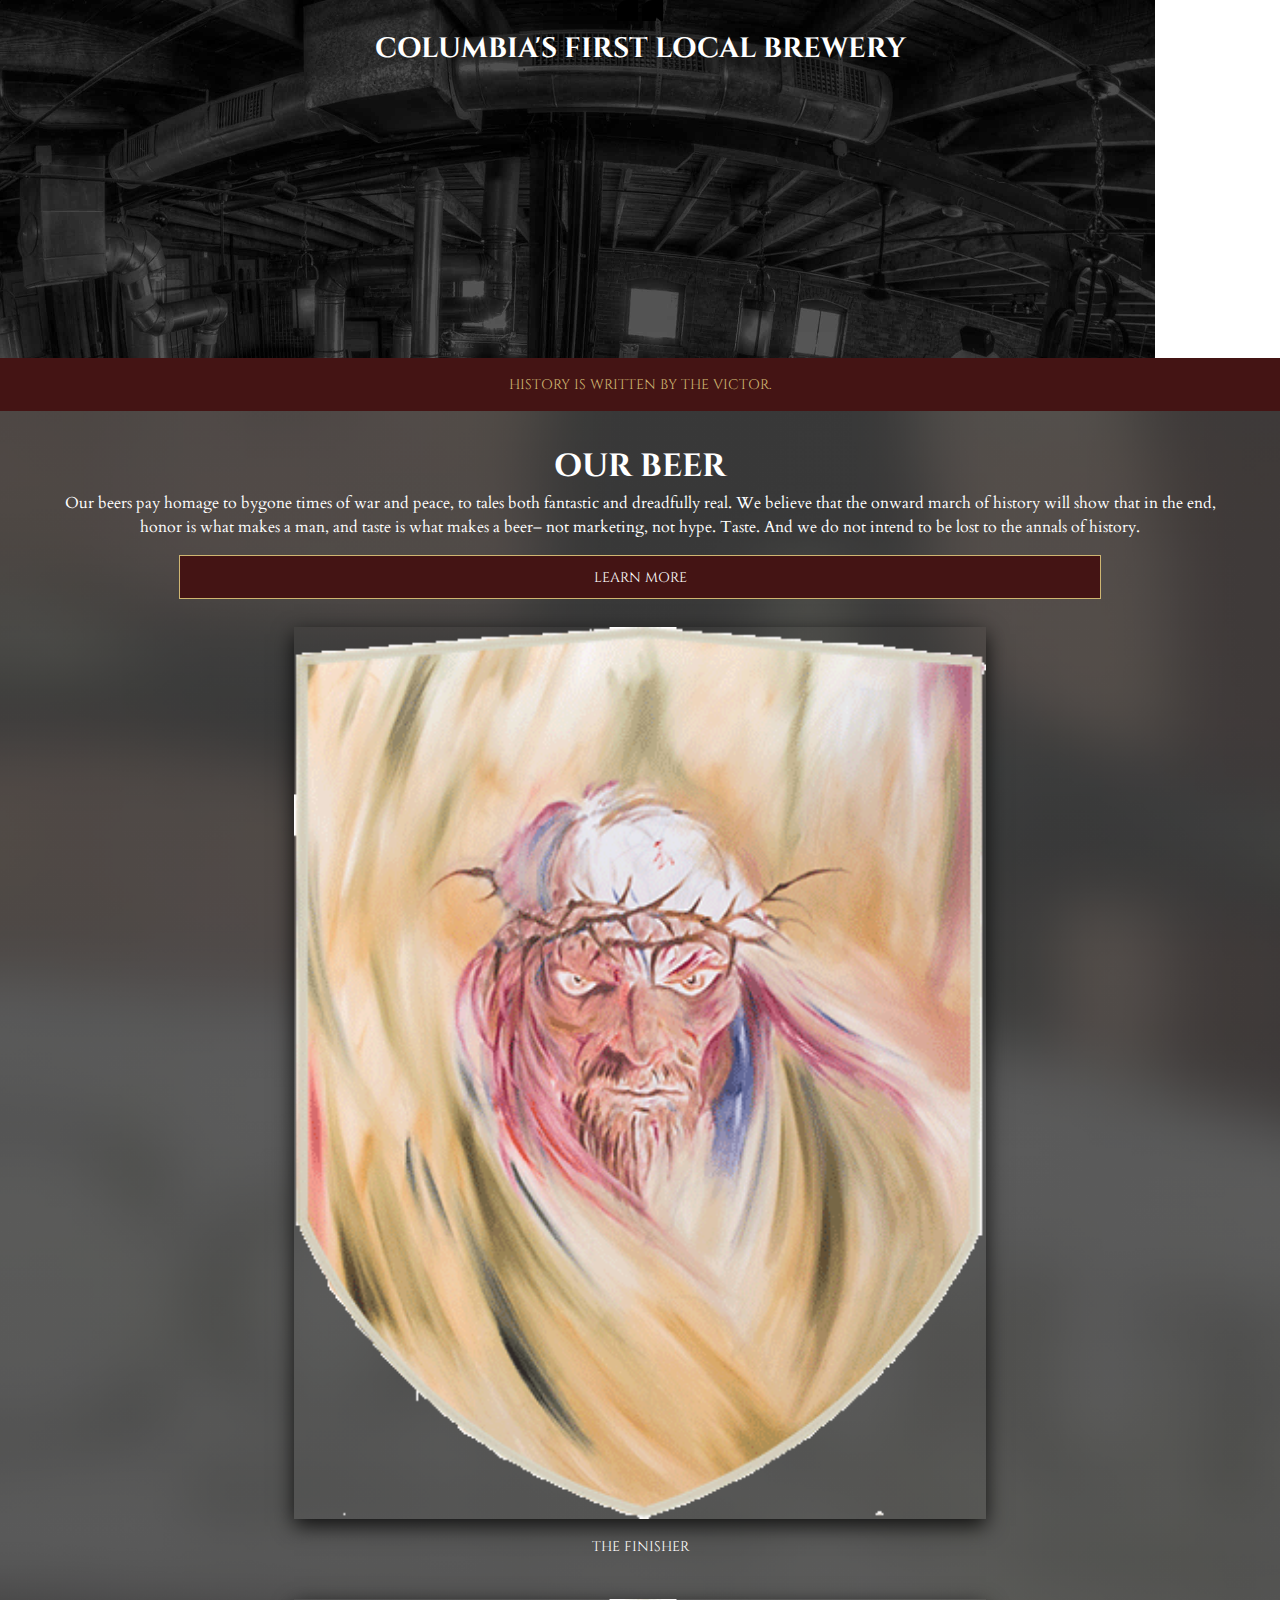
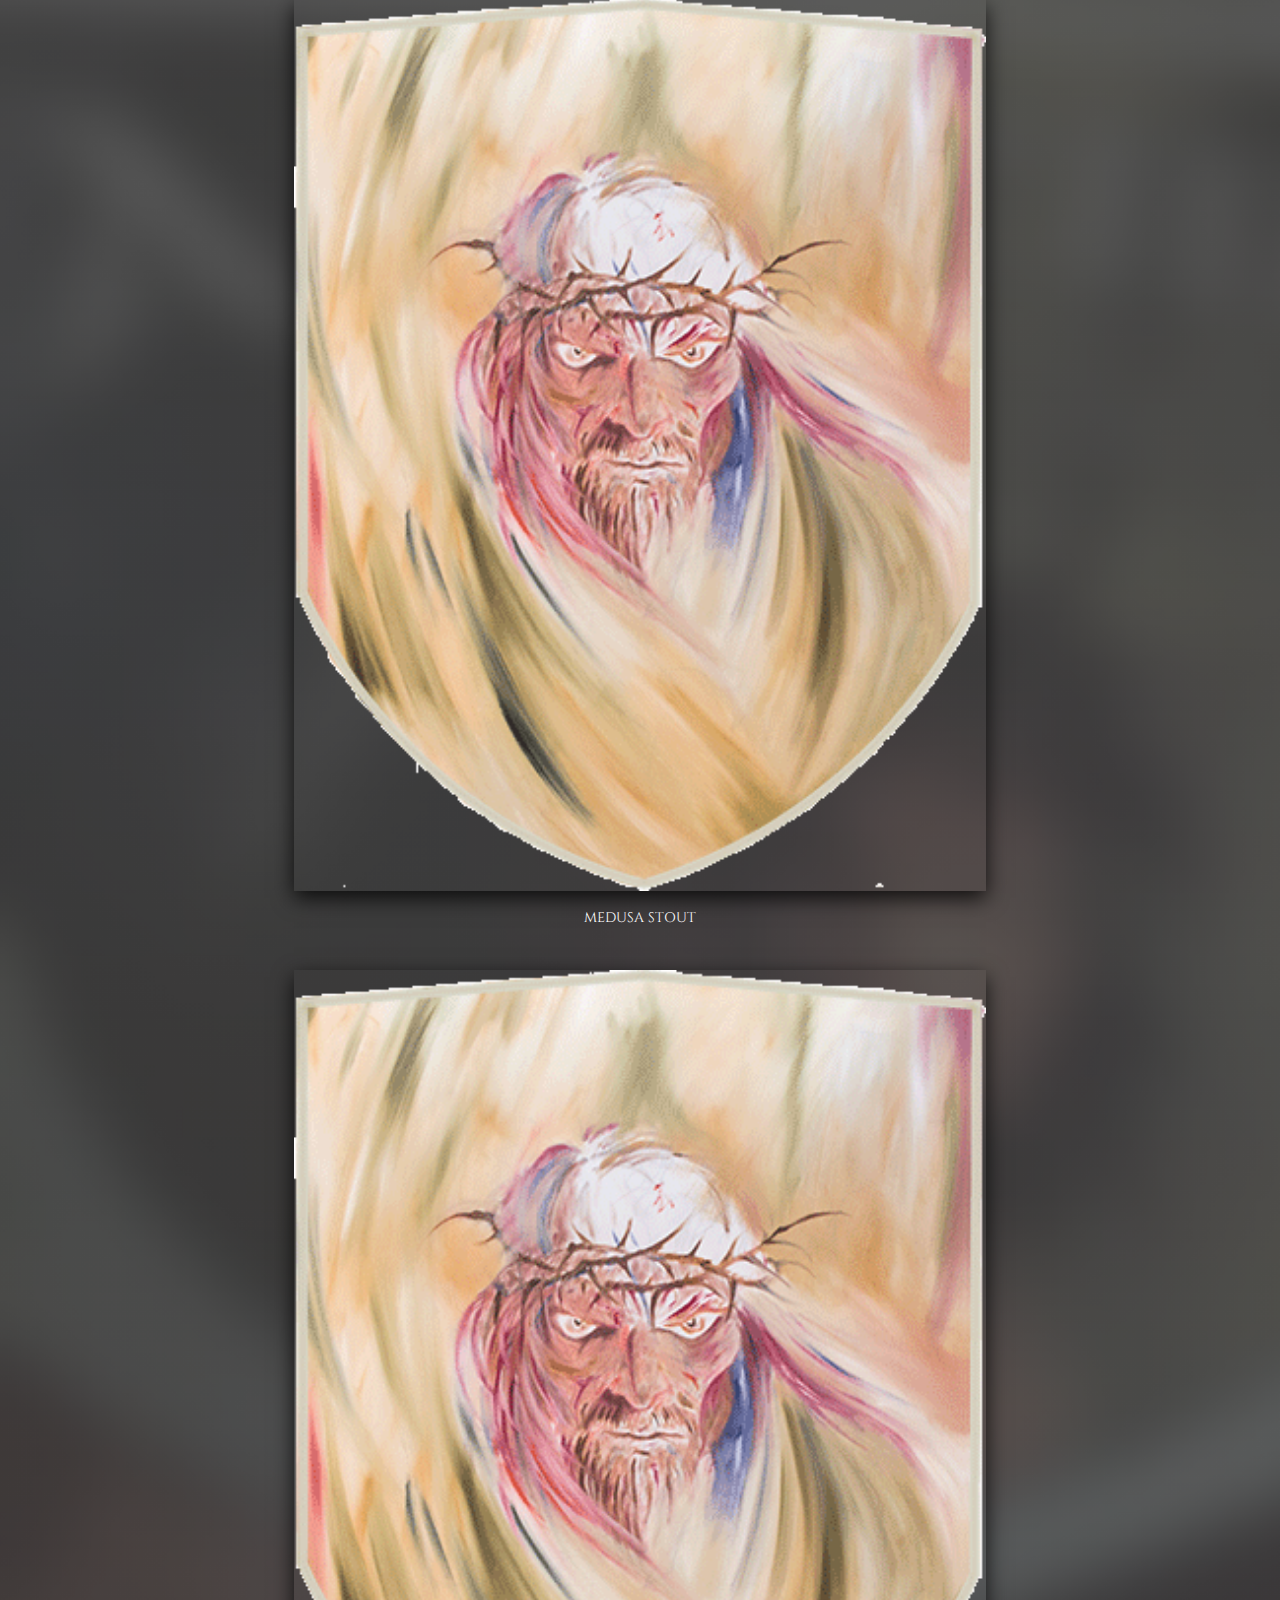
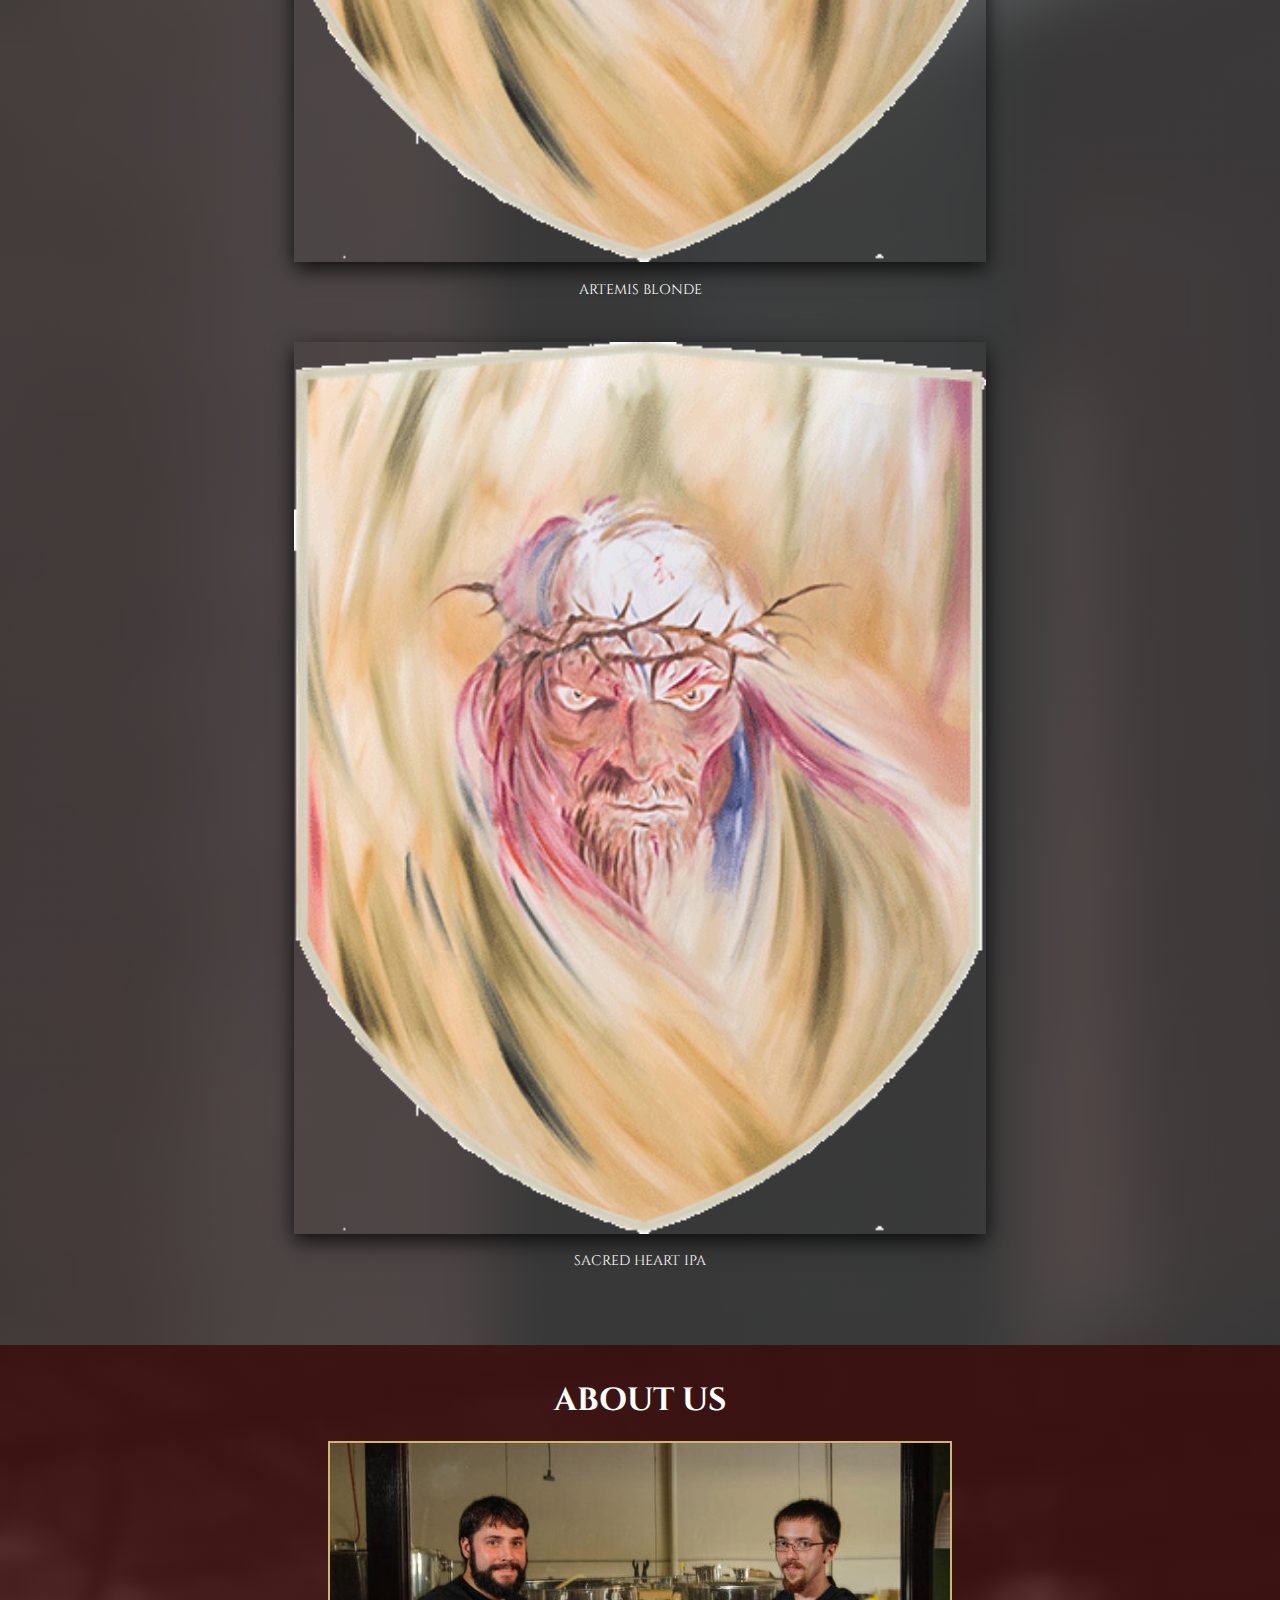
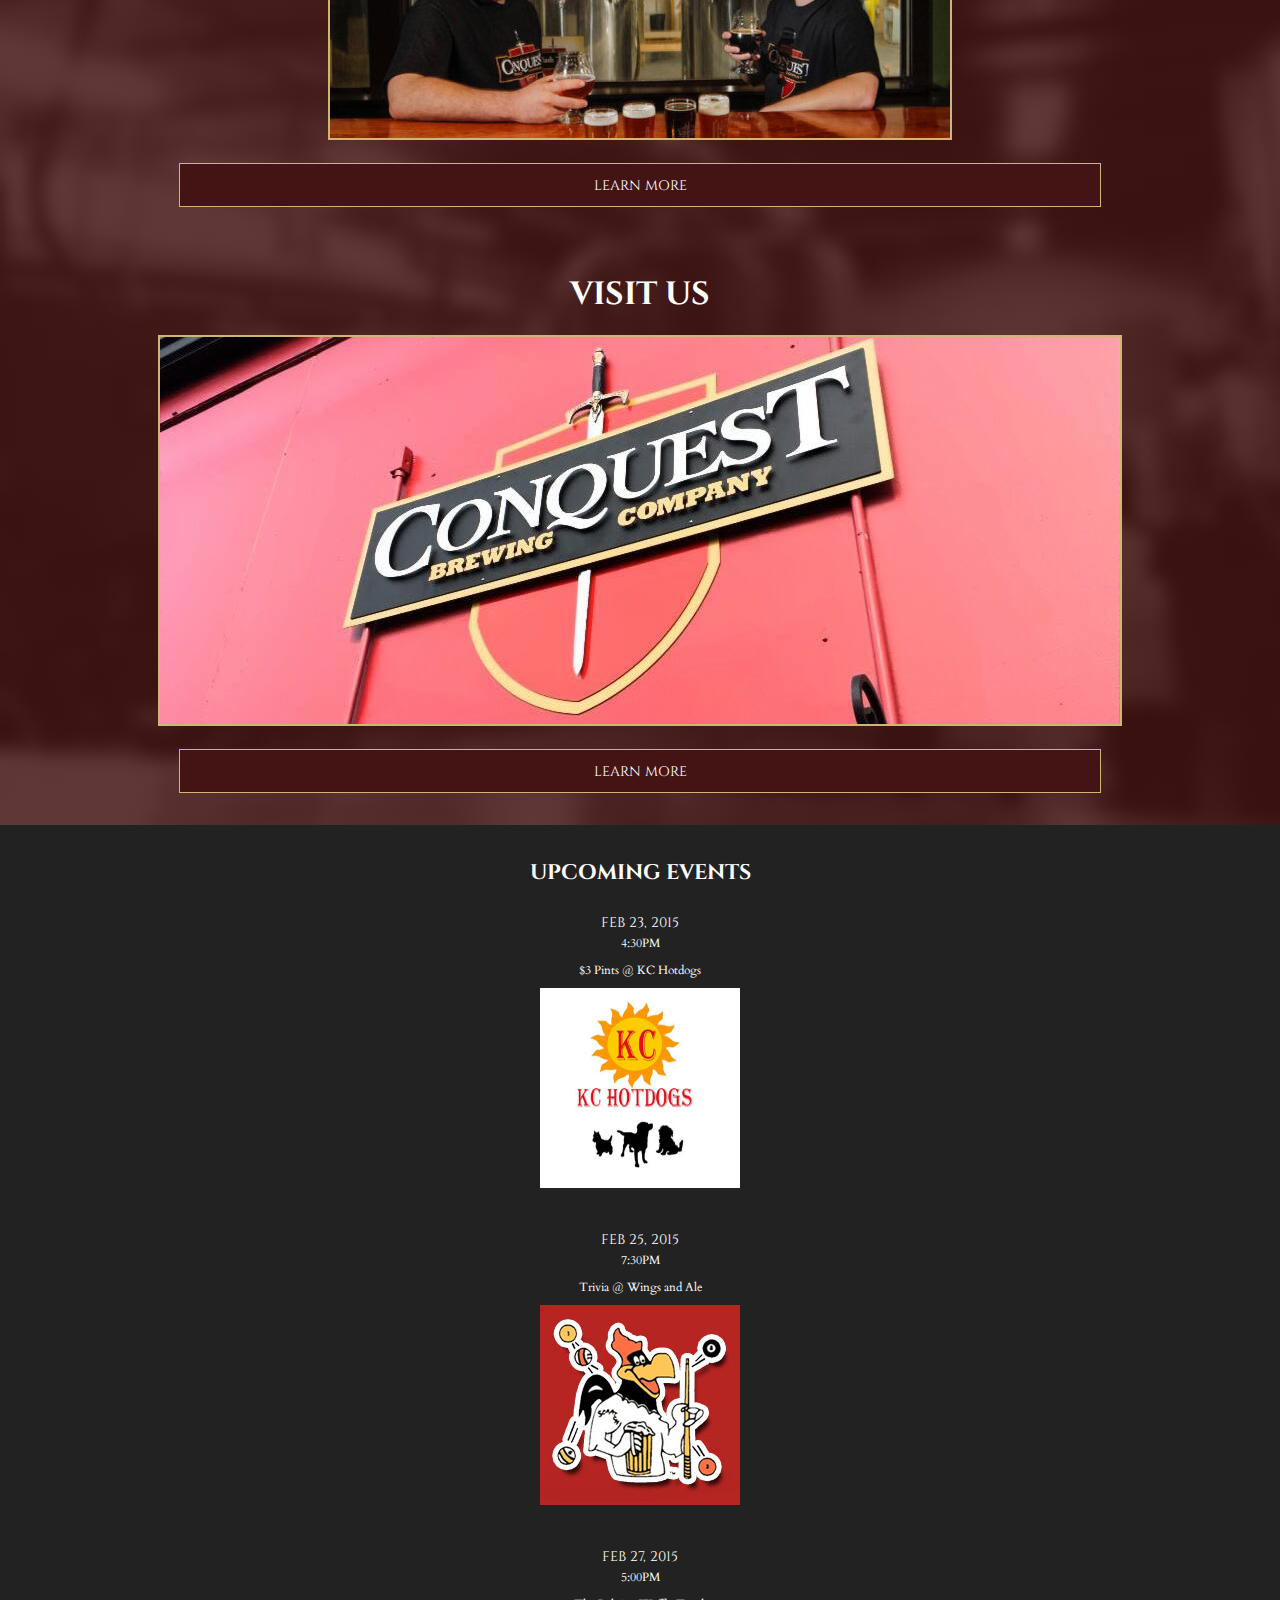
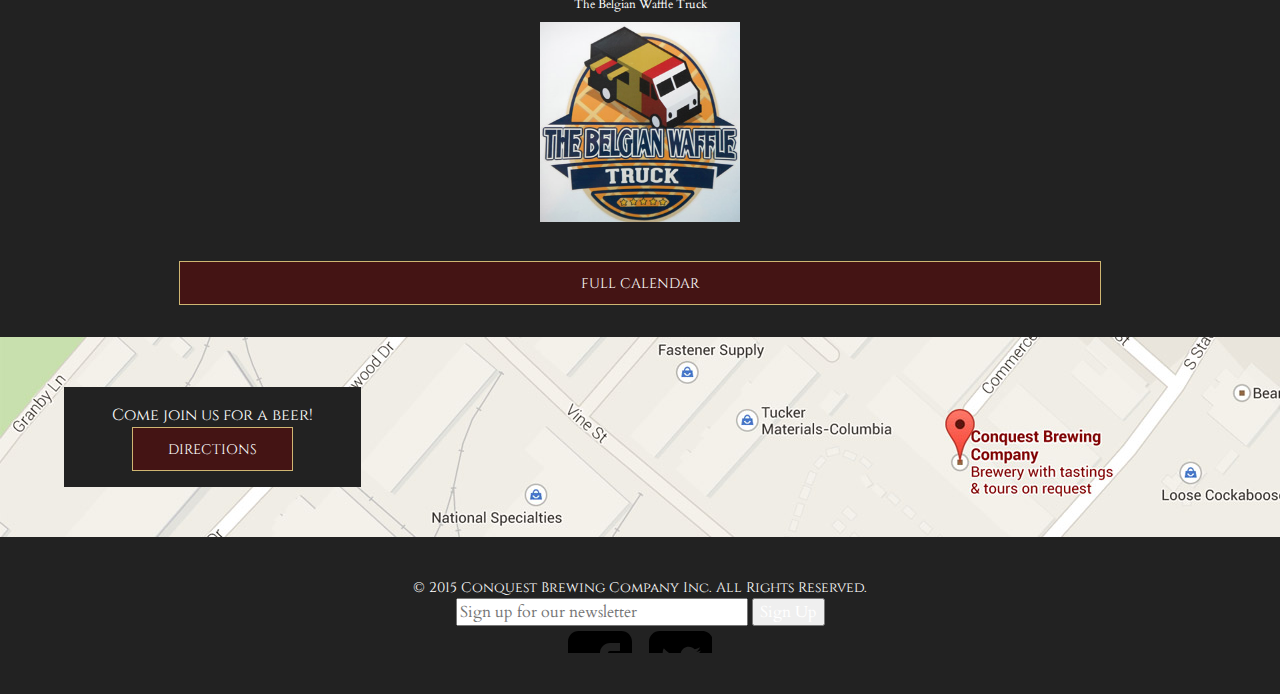
==== index.html @ 22a07af4 "Majority of mobile done." ====
<!doctype html>
<html class="no-js" lang="en">
    <head>
        <meta charset="utf-8">
        <meta http-equiv="X-UA-Compatible" content="IE=edge">
        <title>Conquest Brewing | Columbia's first local brewery.</title>
        <meta name="description" content="">
        <meta name="viewport" content="width=device-width, initial-scale=1">

        <link rel="apple-touch-icon" href="apple-touch-icon.png">
        <link rel="icon" href="favicon.ico">

        <link rel="stylesheet" href="css/normalize.css">
        <link rel="stylesheet" href="css/main.css">
        <script src="js/vendor/modernizr-2.8.3.min.js"></script>
    </head>
    <body>
        <!--[if lt IE 8]>
            <p class="browserupgrade">You are using an <strong>outdated</strong> browser. Please <a href="http://browsehappy.com/">upgrade your browser</a> to improve your experience.</p>
        <![endif]-->



        <!-- SITE START -->


        <!-- ***************** 

                HEADER 

        ********************** -->

        <header class="main-header">
            <div class="container">

                <ul class="social">
                    <li><a href="http://www.facebook.com/conquestbrewingcompany" class="facebook">Facebook</a></li>
                    <li><a href="http://twitter.com/conquestbrewing" class="twitter">Twitter</a></li>
                </ul><!-- end social -->
                
                <nav class="main-nav">
                    <a href="#">Menu</a>
                    <ul class="full-nav">
                        <li><a href="about.html">About</a></li>
                        <li><a href="beers.html">Beers</a></li>
                        <li><a href="tastingroom.html">Tasting Room</a></li>
                        <li><a href="http://www.conquestbrewing.storenvy.com/">Store</a></li>
                        <li><a href="events.html">Events</a></li>
                        <li><a href="find.html">Find our beer</a></li>
                        <li><a href="contact.html">Contact</a></li>
                    </ul>
                </nav><!-- end main-nav -->
                
                <h1><a href="index.html" class="logo-replace"></a></h1><!-- end logo-replace -->
                
                <h2>Columbia's First Local Brewery</h2>

            </div><!-- end container -->
        </header><!-- end main-header -->




        <!-- ***************** 

              CATCHPHRASE

        ********************** -->

        <section class="catchphrase">
            <div class="container">

                <p class="catchphrase-text">History is written by the victor.</p>

            </div><!-- end container -->
        </section><!-- end catchphrase -->






        <!-- ***************** 

               OUR BEER

        ********************** -->

        <section class="beer">
            <div class="container">

                <h2>Our Beer</h2>
                <p>Our beers pay homage to bygone times of war and peace, to tales both fantastic and dreadfully real. We believe that the onward march of history will show that in the end, honor is what makes a man, and taste is what makes a beer– not marketing, not hype. Taste. And we do not intend to be lost to the annals of history.</p>
                
                <a href="beer.html" class="button">Learn More</a><!-- end button -->
                
                <div class="shields">
                
                    <a href="beer.html" class="beer-shield">
                        <img src="img/finisher_shield.png" alt="A medieval shield with a white painting of an angry man">
                        <p>The Finisher</p>
                    </a><!-- end beer-shield -->
                
                    <a href="beer.html" class="beer-shield">
                        <img src="img/finisher_shield.png" alt="A medieval shield with a white painting of an angry man">
                        <p>Medusa Stout</p>
                    </a><!-- end beer-shield -->
                
                    <a href="beer.html" class="beer-shield">
                        <img src="img/finisher_shield.png" alt="A medieval shield with a white painting of an angry man">
                        <p>Artemis Blonde</p>
                    </a><!-- end beer-shield -->
                
                    <a href="beer.html" class="beer-shield">
                        <img src="img/finisher_shield.png" alt="A medieval shield with a white painting of an angry man">
                        <p>Sacred Heart IPA</p>
                    </a><!-- end beer-shield -->
                
                </div><!-- end shields -->

            </div><!-- end container -->
        </section><!-- end beer -->






        <!-- ***************** 

             ABOUT/VISIT US

        ********************** -->

        <section class="about-visit">
            <div class="container">

                <div class="column">
                    <h2>About Us</h2>
                    <img src="img/owners.jpg" alt="The owners of conquest brewery smiling at the camera inside the brewery and holding a beer glass">
                    <a href="about.html" class="button">Learn More</a><!-- end button -->
                </div><!-- end column -->
                
                <div class="column">
                    <h2>Visit Us</h2>
                    <img src="img/building_front.jpg" alt="The front of the conquest brewery building with the shield logo featured">
                    <a href="visit.html" class="button">Learn More</a><!-- end button -->
                </div><!-- end column -->

            </div><!-- end container -->
        </section><!-- end about-visit -->






        <!-- ***************** 

            UPCOMING EVENTS

        ********************** -->

        <section class="upcoming">
            <div class="container">

                <h3>Upcoming Events</h3>

                <div class="events">
                    <div class="event">
                        <a>Feb 23, 2015</a>
                        <p>4:30PM</p>
                        <p>$3 Pints @ KC Hotdogs</p>
                        <a href="events.html"><img src="img/kc_hotdogs.jpg" alt="KC Hotdogs logo with a cartoon sun and silhouettes of dogs"></a>
                    </div><!-- end event -->
                    
                    <div class="event">
                        <a>Feb 25, 2015</a>
                        <p>7:30PM</p>
                        <p>Trivia @ Wings and Ale</p>
                        <a href="events.html"><img src="img/wings_and_ale.jpg" alt="Rooster juggling pool balls while holding a pitcher of beer and a pool cue"></a>
                    </div><!-- end event -->
                    
                    <div class="event">
                        <a>Feb 27, 2015</a>
                        <p>5:00PM</p>
                        <p>The Belgian Waffle Truck</p>
                        <a href="events.html"><img src="img/waffle_truck.jpg" alt="The Belgian Waffle Truck logo with a food truck on it"></a>
                    </div><!-- end event -->
                </div><!-- end events -->

                <a href="events.html" class="button">Full Calendar</a>

            </div><!-- end container -->
        </section><!-- end upcoming -->







        <!-- ***************** 

              GOOGLE MAPS

        ********************** -->

        <section class="google-maps">
            <div class="container">
                <div class="directions">
                    <p>Come join us for a beer!</p>
                    <a href="https://www.google.com/maps/place/Conquest+Brewing+Company/@33.970377,-81.025567,17z/data=!3m1!4b1!4m2!3m1!1s0x0:0x6107e7f03eae0181" class="button">Directions</a><!-- end button -->
                </div><!-- end directions -->
            </div><!-- container -->
        </section><!-- end google-maps -->








        <!-- ***************** 

              MAIN FOOTER

        ********************** -->

        <footer class="main-footer">
            <div class="container">

                <p class="copyright">© 2015 Conquest Brewing Company Inc. All Rights Reserved.</p>
                
                <div class="footer-right">
                    <form class="subscribe">
                        <input type="text" placeholder="Sign up for our newsletter">
                        <input type="submit" value="Sign Up">
                    </form>
                    
                    <ul class="social">
                        <li class="facebook"><a href="http://www.facebook.com/conquestbrewingcompany">Facebook</a></li>
                        <li class="twitter"><a href="http://twitter.com/conquestbrewing">Twitter</a></li>
                    </ul><!-- end social -->
                </div><!-- end footer-right -->

            </div><!-- end container -->
        </footer><!-- end footer-bottom -->  







        <script src="//ajax.googleapis.com/ajax/libs/jquery/1.11.2/jquery.min.js"></script>
        <script>window.jQuery || document.write('<script src="js/vendor/jquery-1.11.2.min.js"><\/script>')</script>
        <script src="js/plugins.js"></script>
        <script src="js/main.js"></script>
    </body>
</html>
---- css/main.css ----
@import url(http://fonts.googleapis.com/css?family=Cinzel|Cardo:400,400italic,700);
*, *:before, *:after {
  box-sizing: border-box; }

body {
  font-family: "Cardo", serif;
  color: #fff;
  font-weight: 400;
  font-size: 1em;
  line-height: 1.5;
  text-align: center; }

h1, h2, h3, a {
  font-family: "Cinzel", serif;
  color: #fff;
  text-transform: uppercase;
  margin: 0; }

h2 {
  font-size: 2em; }

p {
  margin: 0; }

ul {
  padding: 0;
  margin: 0; }

a {
  text-decoration: none;
  font-size: 0.875em; }
  a:hover {
    color: #cfb672; }

.clearfix:before,
.clearfix:after {
  content: "";
  display: table; }

.clearfix:after {
  clear: both; }

.clearfix {
  zoom: 1;
  /* ie 6/7 */ }

.visually-hidden {
  position: absolute;
  top: -9999px;
  left: -9999px; }

.hide-text {
  text-indent: -9999px; }

.container {
  width: 90%;
  margin: 0 auto; }

.button {
  border: 1px solid #cfb672;
  background: #441414;
  padding: 0.75em 0.875em;
  display: block;
  text-align: center;
  width: 80%;
  margin: 0 auto; }

.social li {
  display: inline; }
.social .facebook {
  background: url("../img/facebook.png") no-repeat;
  background-image: url("../img/facebook.svg"), none;
  height: 1.5em;
  width: 1.5em; }
.social .twitter {
  background: url("../img/twitter.png") no-repeat;
  background-image: url("../img/twitter.svg"), none;
  height: 1.5em;
  width: 1.5em; }
.social a {
  display: inline-block;
  text-indent: 100%;
  overflow: hidden;
  white-space: nowrap; }

.main-footer {
  background: #222;
  padding: 2.5em 0;
  text-align: center; }
  .main-footer .copyright {
    color: #fff;
    font-family: "Cinzel", serif;
    font-size: 0.875em; }

.google-maps {
  background: url("../img/google-map.jpg") no-repeat;
  background-size: cover;
  height: 200px;
  position: relative; }
  .google-maps .directions {
    background: #222;
    padding: 1em 3em;
    position: absolute;
    top: 50%;
    transform: translateY(-50%); }
    .google-maps .directions p {
      color: #fff;
      font-family: "Cinzel", serif; }

.main-header {
  background: url("../img/hero-image.jpg") -125px 0 no-repeat;
  background-size: cover;
  min-height: 358px;
  height: 100%; }
  .main-header h2 {
    font-size: 1.75em;
    font-weight: thin; }
  .main-header .main-nav {
    display: none; }

.catchphrase {
  background: #441414;
  padding: 1em 0; }
  .catchphrase p {
    margin: 0;
    font-size: .875em;
    color: #cfb672;
    font-family: "Cinzel", serif;
    text-transform: uppercase; }

.beer {
  background: linear-gradient(rgba(66, 66, 66, 0.85), rgba(66, 66, 66, 0.85)), url("../img/tap-handles.jpg") no-repeat;
  background-size: cover;
  height: 100%;
  padding: 2em 0; }
  .beer p {
    margin-bottom: 1em; }
  .beer .button {
    margin-bottom: 2em; }
  .beer img {
    width: 60%;
    margin-bottom: 0.75em;
    -webkit-box-shadow: 0px 7px 20px 0px rgba(0, 0, 0, 0.8);
    -moz-box-shadow: 0px 7px 20px 0px rgba(0, 0, 0, 0.8);
    box-shadow: 0px 7px 20px 0px rgba(0, 0, 0, 0.8); }
  .beer .beer-shield {
    margin-bottom: 3em;
    display: block; }

.about-visit {
  background: linear-gradient(rgba(68, 20, 20, 0.85), rgba(68, 20, 20, 0.85)), url("../img/brewery-room.jpg") no-repeat;
  background-size: cover;
  height: 100%;
  padding: 2em 0; }
  .about-visit h2 {
    margin-bottom: 0.5em; }
  .about-visit img {
    max-width: 100%;
    margin-bottom: 1em;
    border: 2px solid #cfb672; }
  .about-visit .column {
    margin-bottom: 4em; }
    .about-visit .column:last-child {
      margin-bottom: 0; }

.upcoming {
  background: #222;
  padding: 2em 0; }
  .upcoming img {
    width: 200px;
    height: 200px; }
  .upcoming h3 {
    margin-bottom: 1em;
    font-size: 1.325em; }
  .upcoming .event {
    margin-bottom: 2em; }
    .upcoming .event p {
      font-size: 0.75em;
      margin-bottom: 0.75em; }

/*# sourceMappingURL=main.css.map */
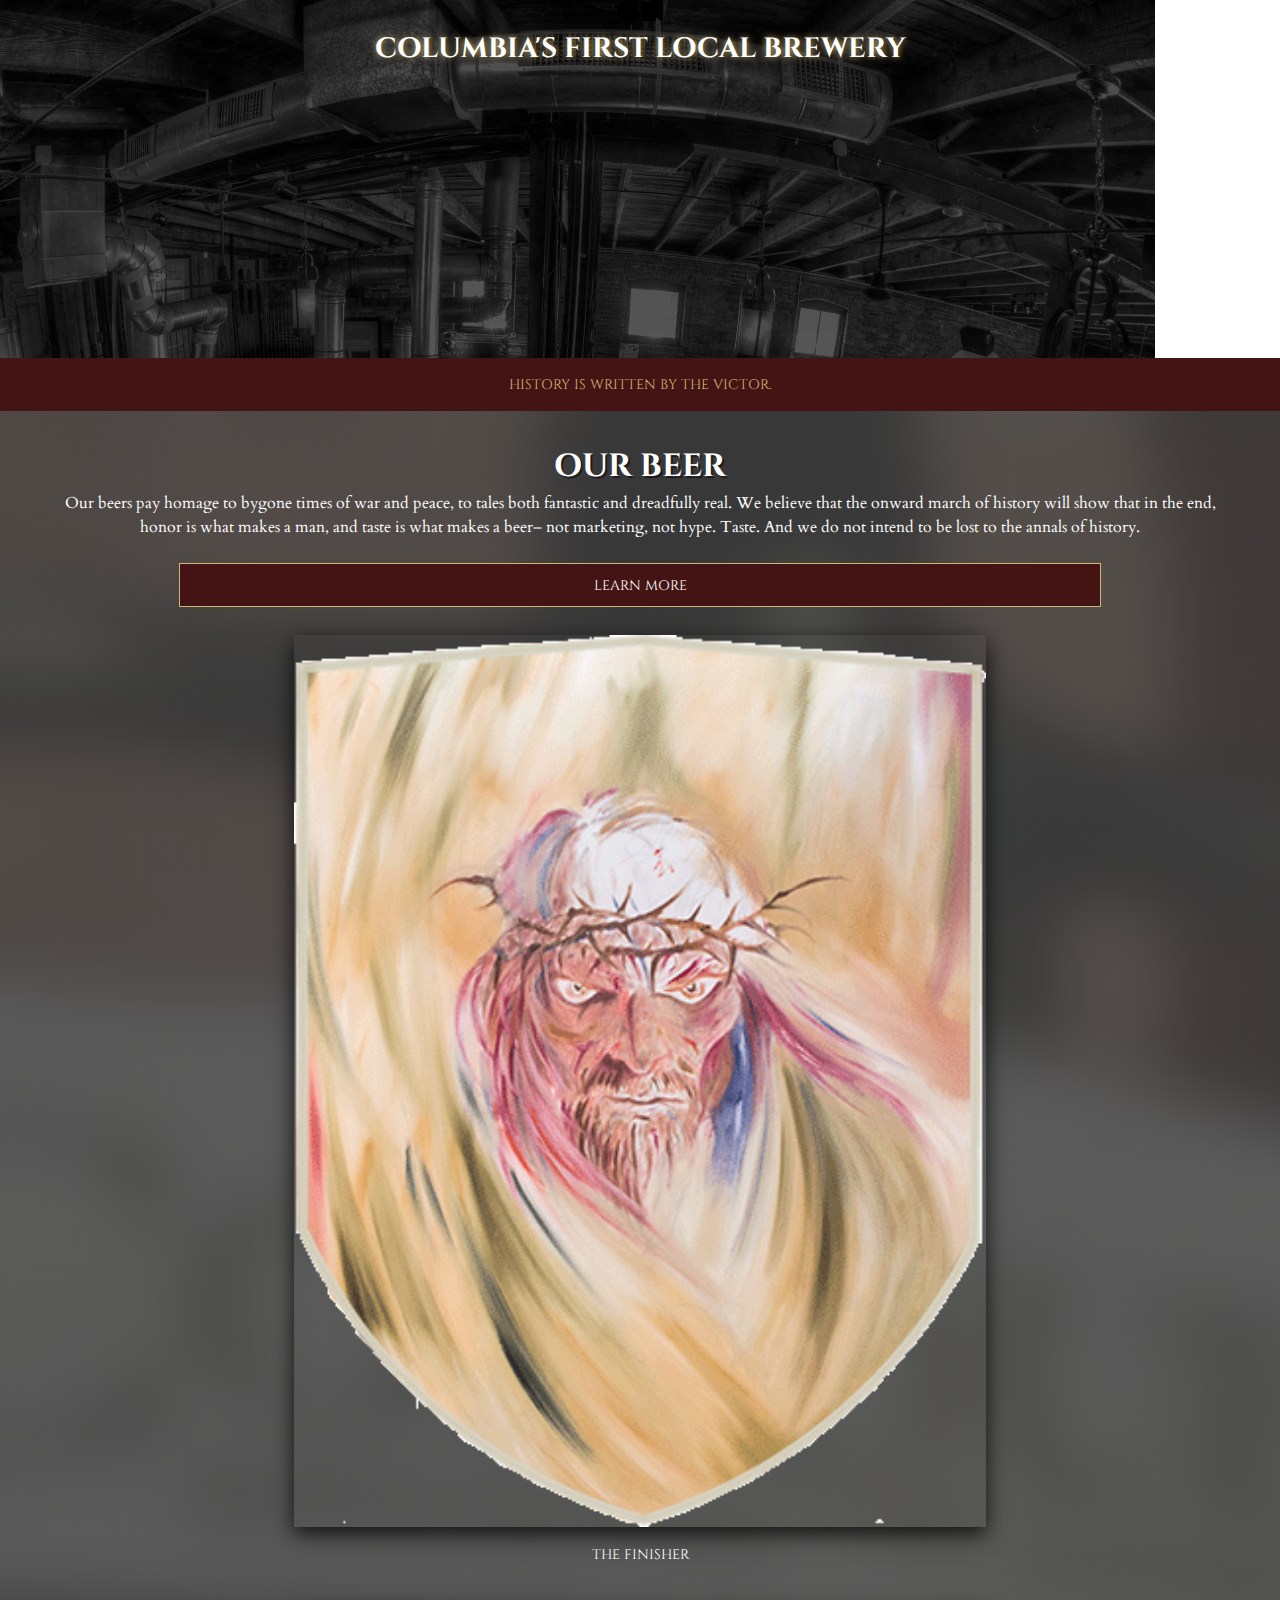
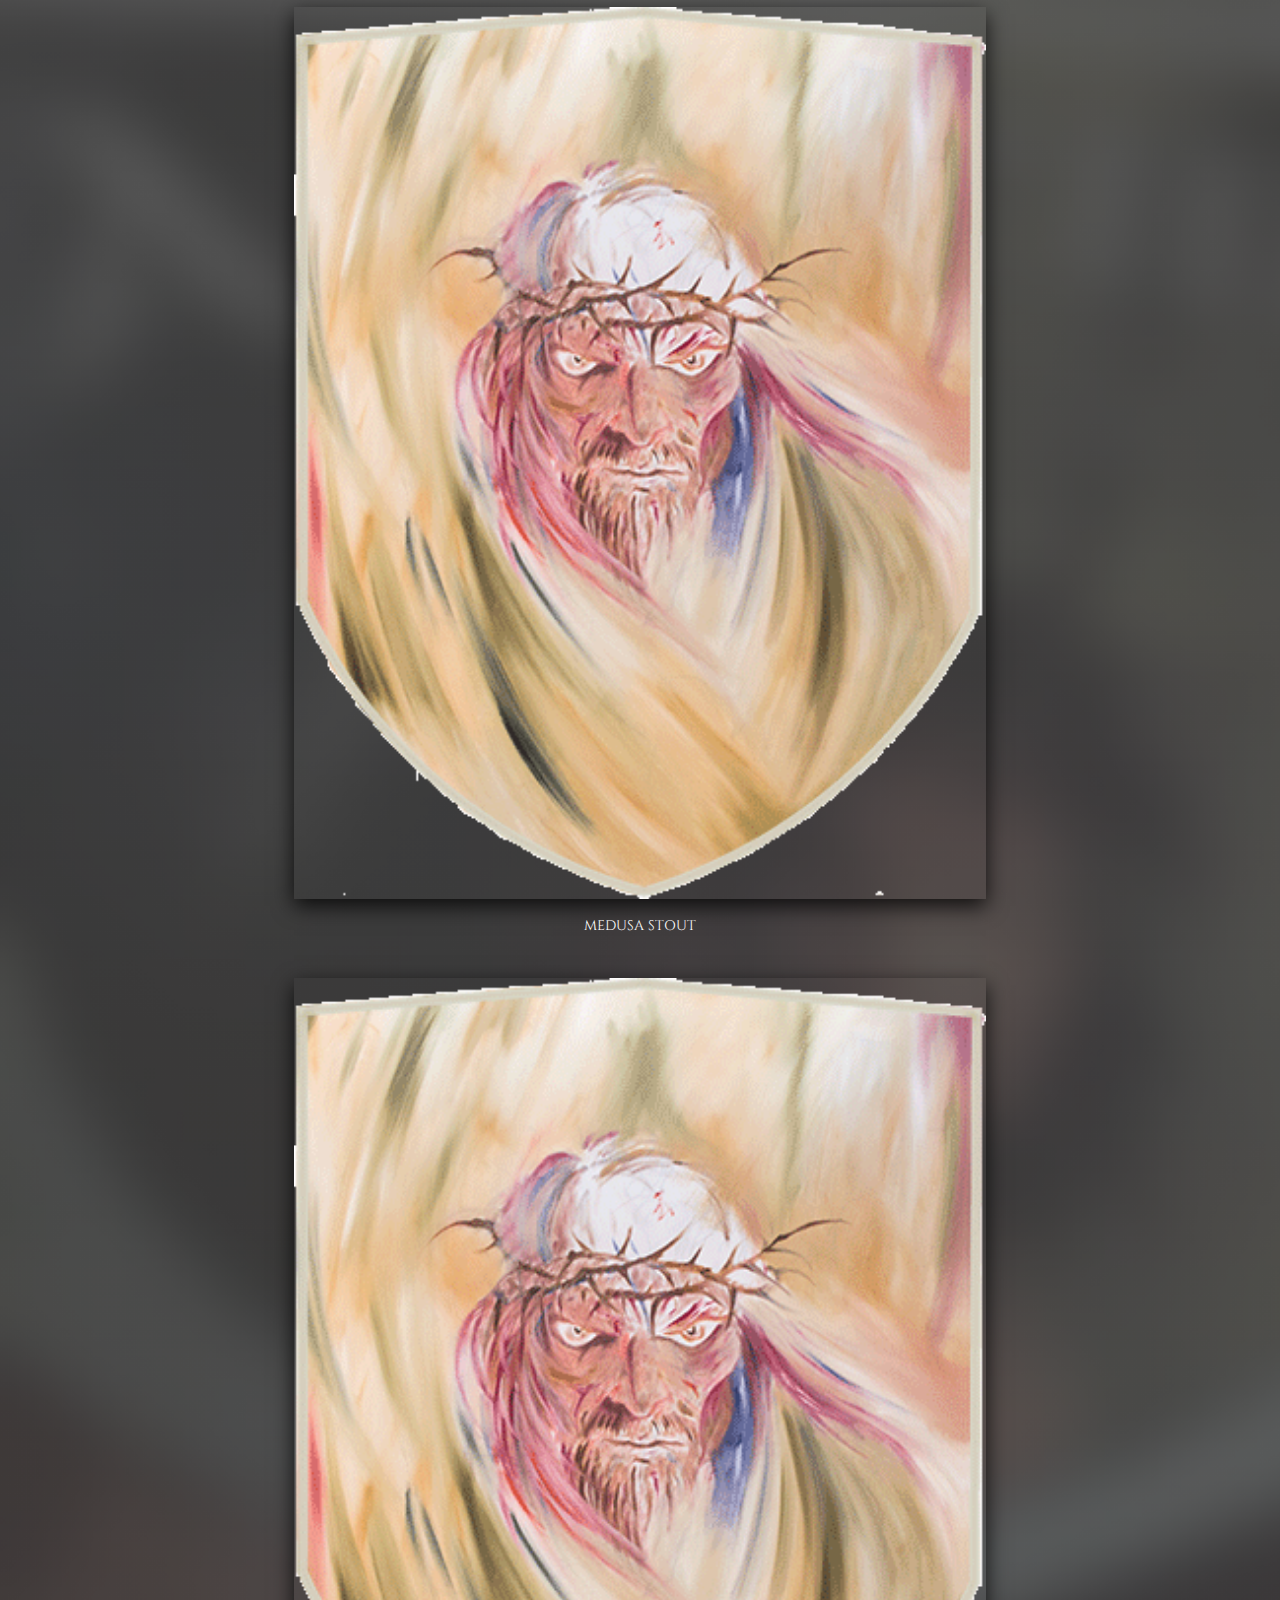
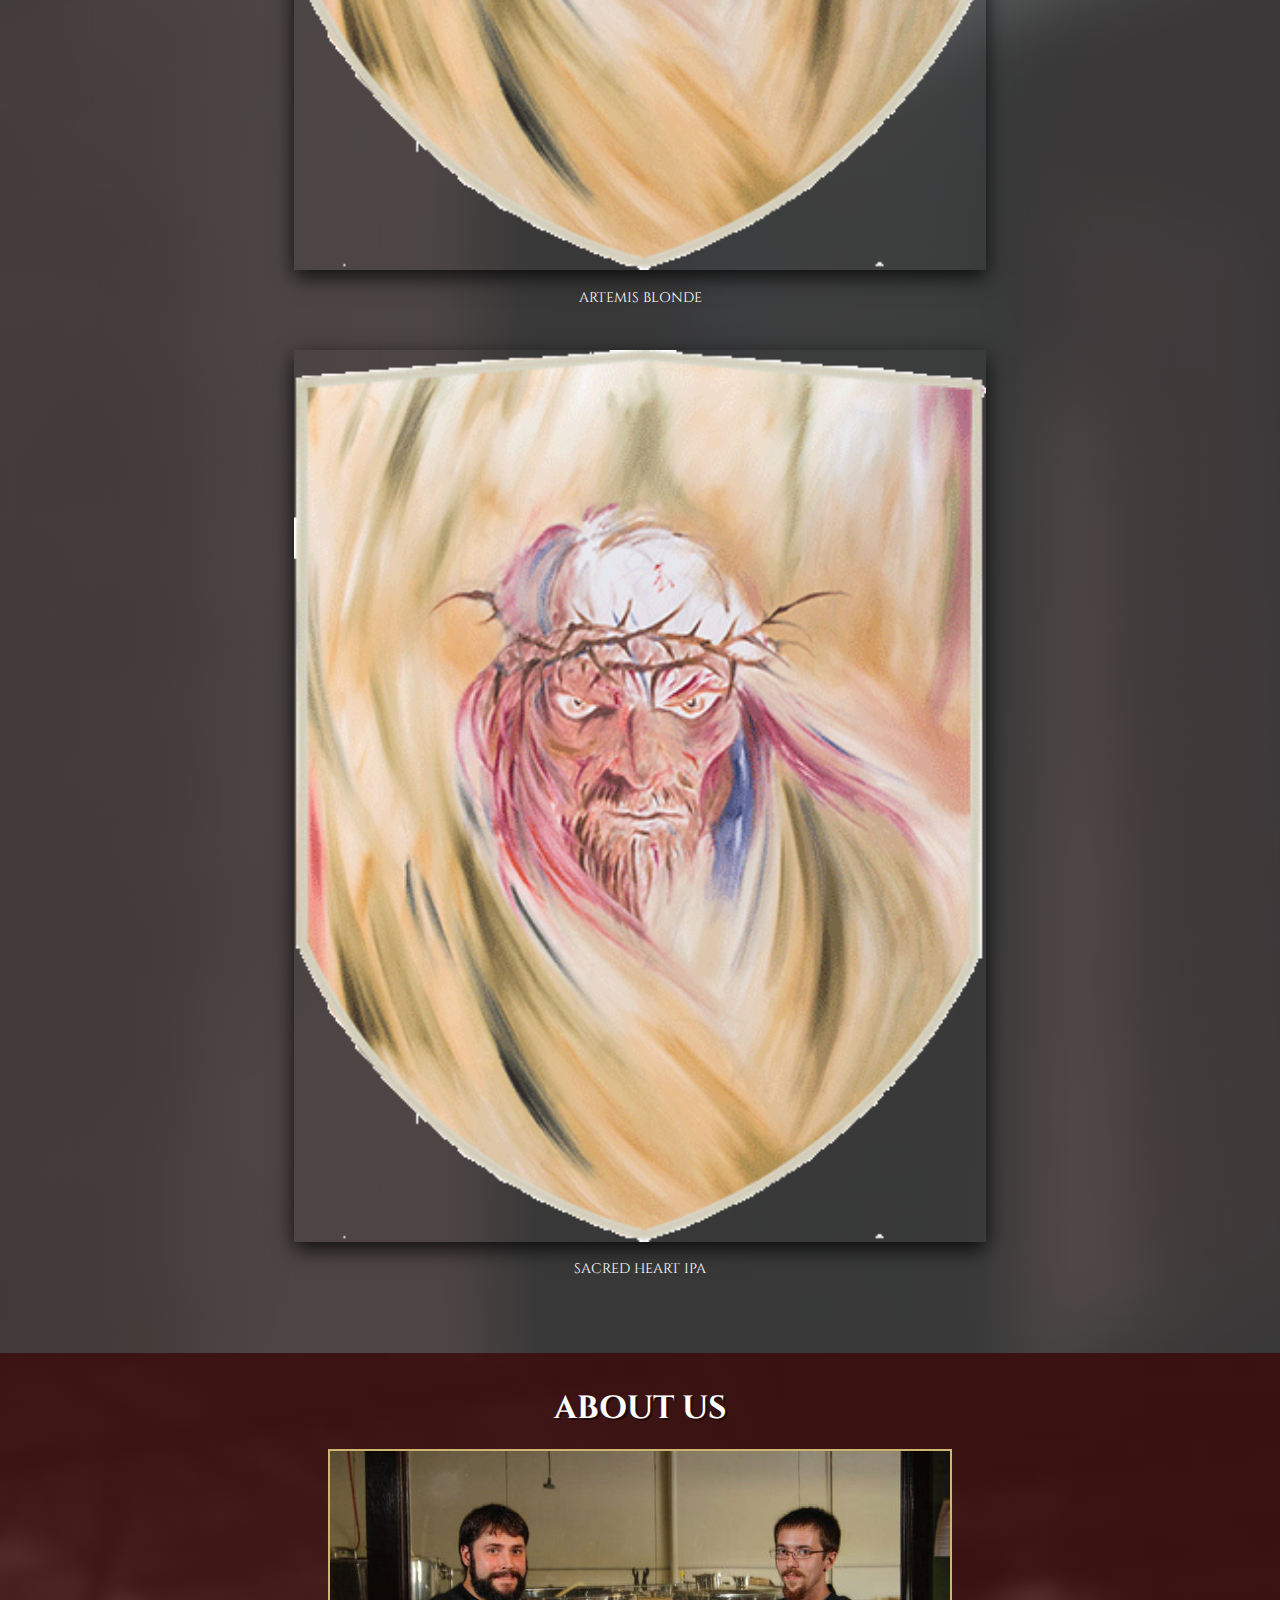
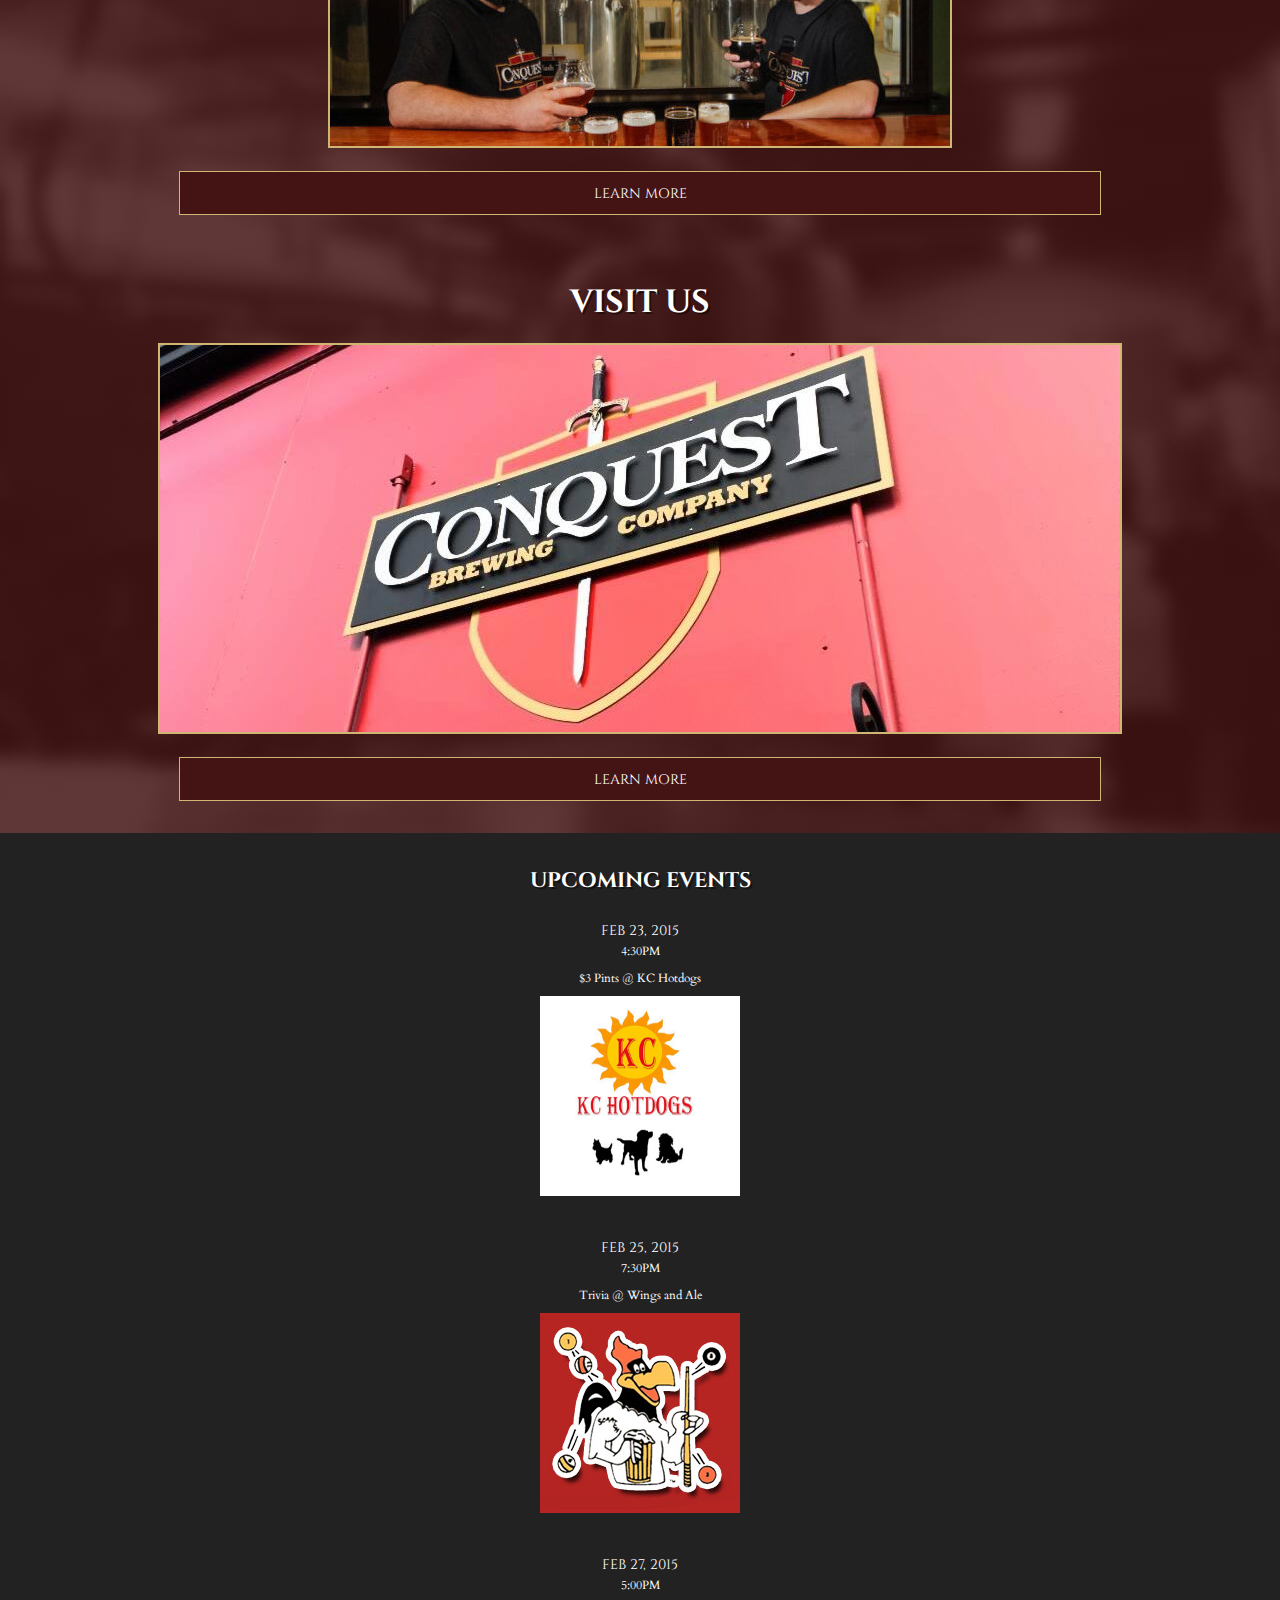
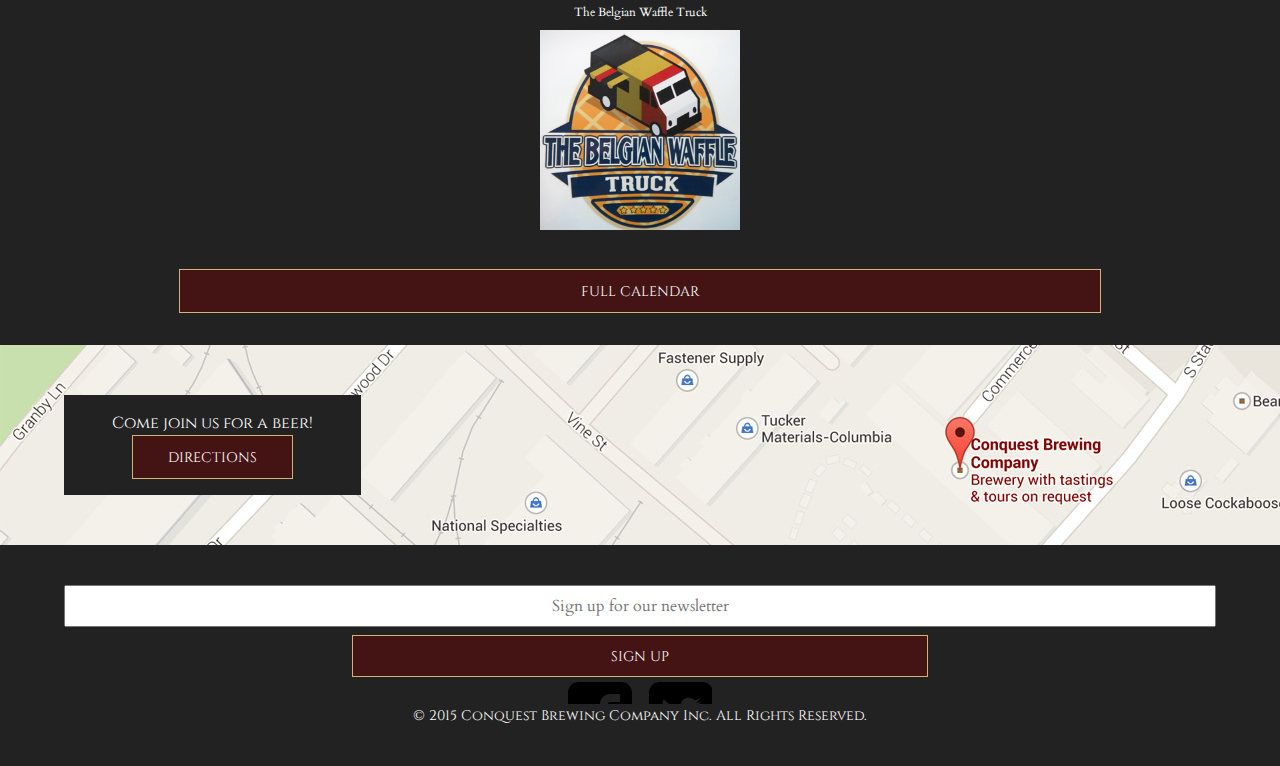
==== commit cf795a06: "First pass on homepage mobile done" ====
--- a/index.html
+++ b/index.html
@@ -230,8 +230,6 @@
 
         <footer class="main-footer">
             <div class="container">
-
-                <p class="copyright">© 2015 Conquest Brewing Company Inc. All Rights Reserved.</p>
                 
                 <div class="footer-right">
                     <form class="subscribe">
@@ -245,6 +243,8 @@
                     </ul><!-- end social -->
                 </div><!-- end footer-right -->
 
+                <p class="copyright">© 2015 Conquest Brewing Company Inc. All Rights Reserved.</p>
+
             </div><!-- end container -->
         </footer><!-- end footer-bottom -->  
 
--- a/css/main.css
+++ b/css/main.css
@@ -10,11 +10,14 @@
   line-height: 1.5;
   text-align: center; }
 
-h1, h2, h3, a {
+h1, h2, h3, a, input[type="submit"] {
   font-family: "Cinzel", serif;
   color: #fff;
   text-transform: uppercase;
   margin: 0; }
+
+h2, h3 {
+  text-shadow: 2px 2px 0px rgba(0, 0, 0, 0.5); }
 
 h2 {
   font-size: 2em; }
@@ -83,6 +86,24 @@
   overflow: hidden;
   white-space: nowrap; }
 
+.subscribe input[type="text"] {
+  color: #222;
+  width: 100%;
+  text-align: center;
+  padding: 0.5em 0;
+  margin-bottom: 0.5em; }
+.subscribe input[type="submit"] {
+  border-right: 1px solid #cfb672;
+  border-top: 1px solid #cfb672;
+  border-bottom: 1px solid #cfb672;
+  border-left: 1px solid #cfb672;
+  background: #441414;
+  text-align: center;
+  width: 50%;
+  margin: 0 auto;
+  font-size: 0.875em;
+  padding: 0.75em 0; }
+
 .main-footer {
   background: #222;
   padding: 2.5em 0;
@@ -114,7 +135,8 @@
   height: 100%; }
   .main-header h2 {
     font-size: 1.75em;
-    font-weight: thin; }
+    font-weight: thin;
+    text-shadow: #cfb672 0 0 7px; }
   .main-header .main-nav {
     display: none; }
 
@@ -134,7 +156,7 @@
   height: 100%;
   padding: 2em 0; }
   .beer p {
-    margin-bottom: 1em; }
+    margin-bottom: 1.5em; }
   .beer .button {
     margin-bottom: 2em; }
   .beer img {
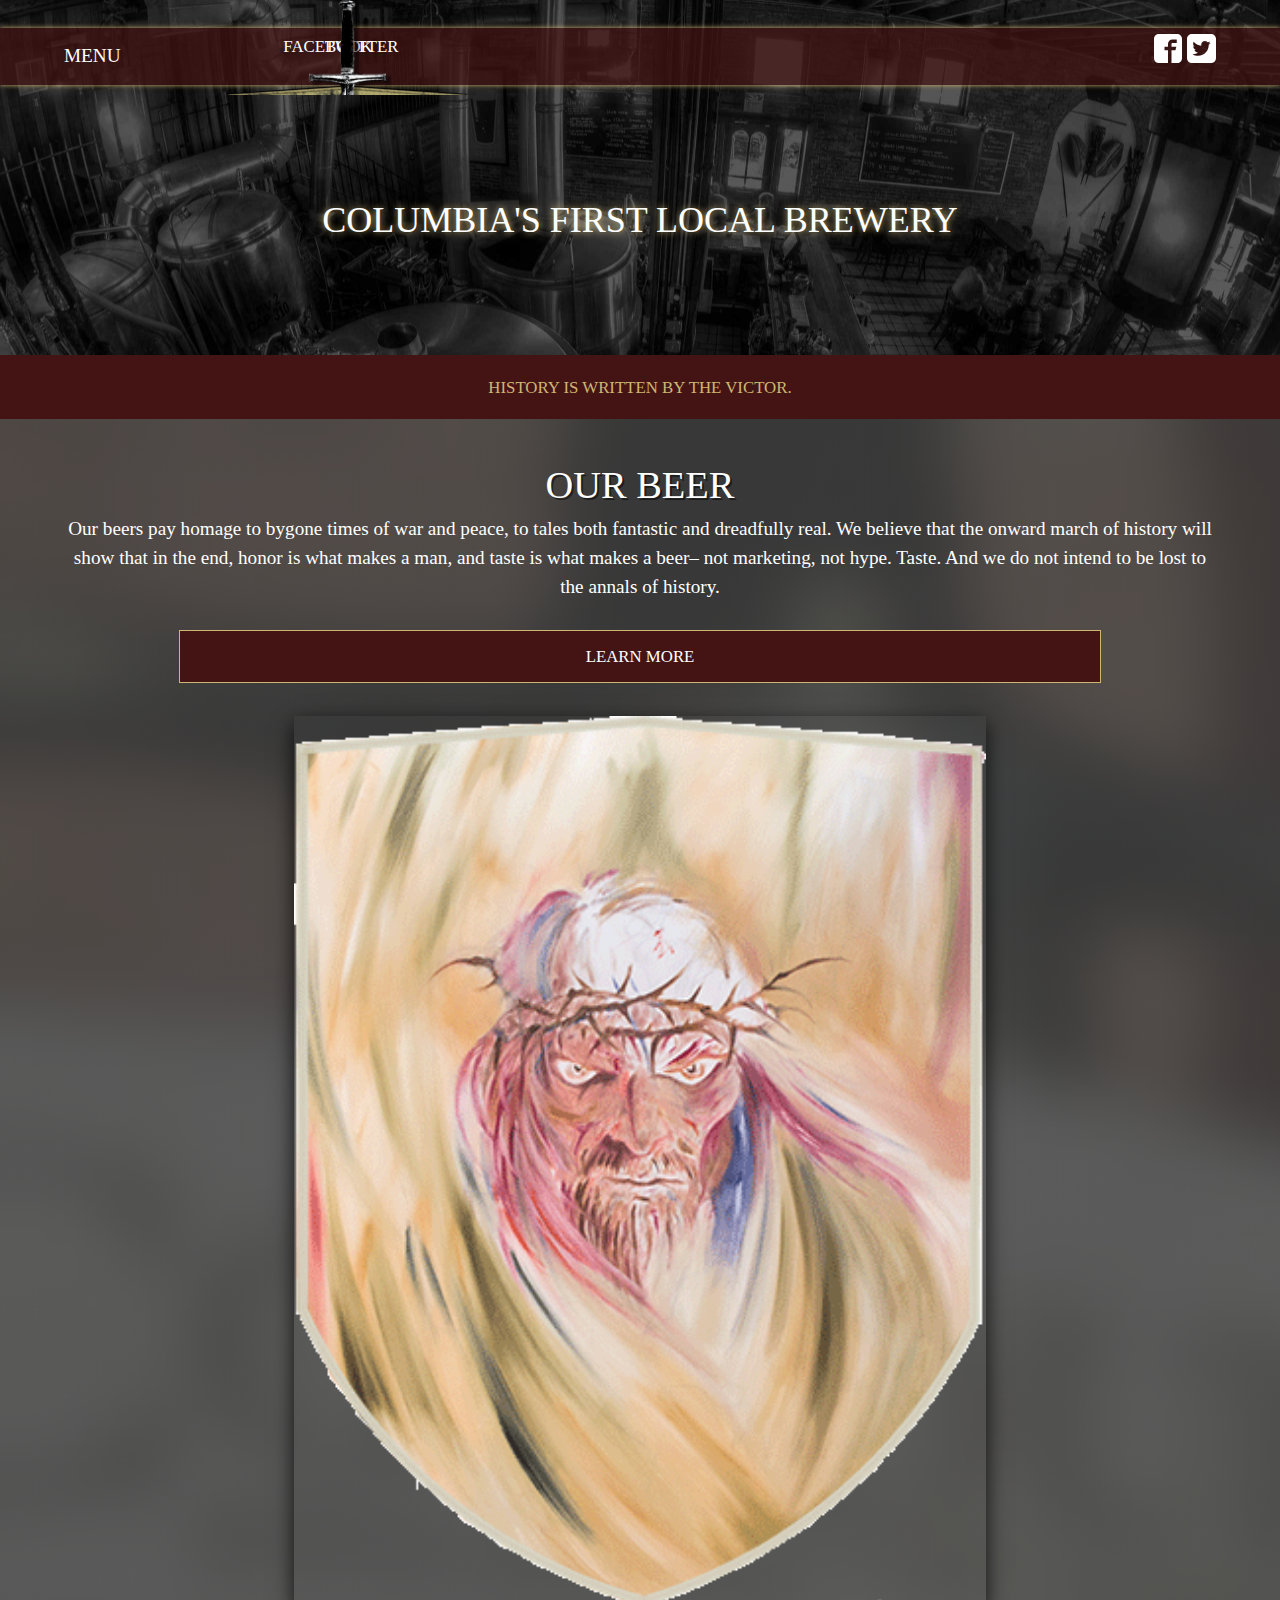
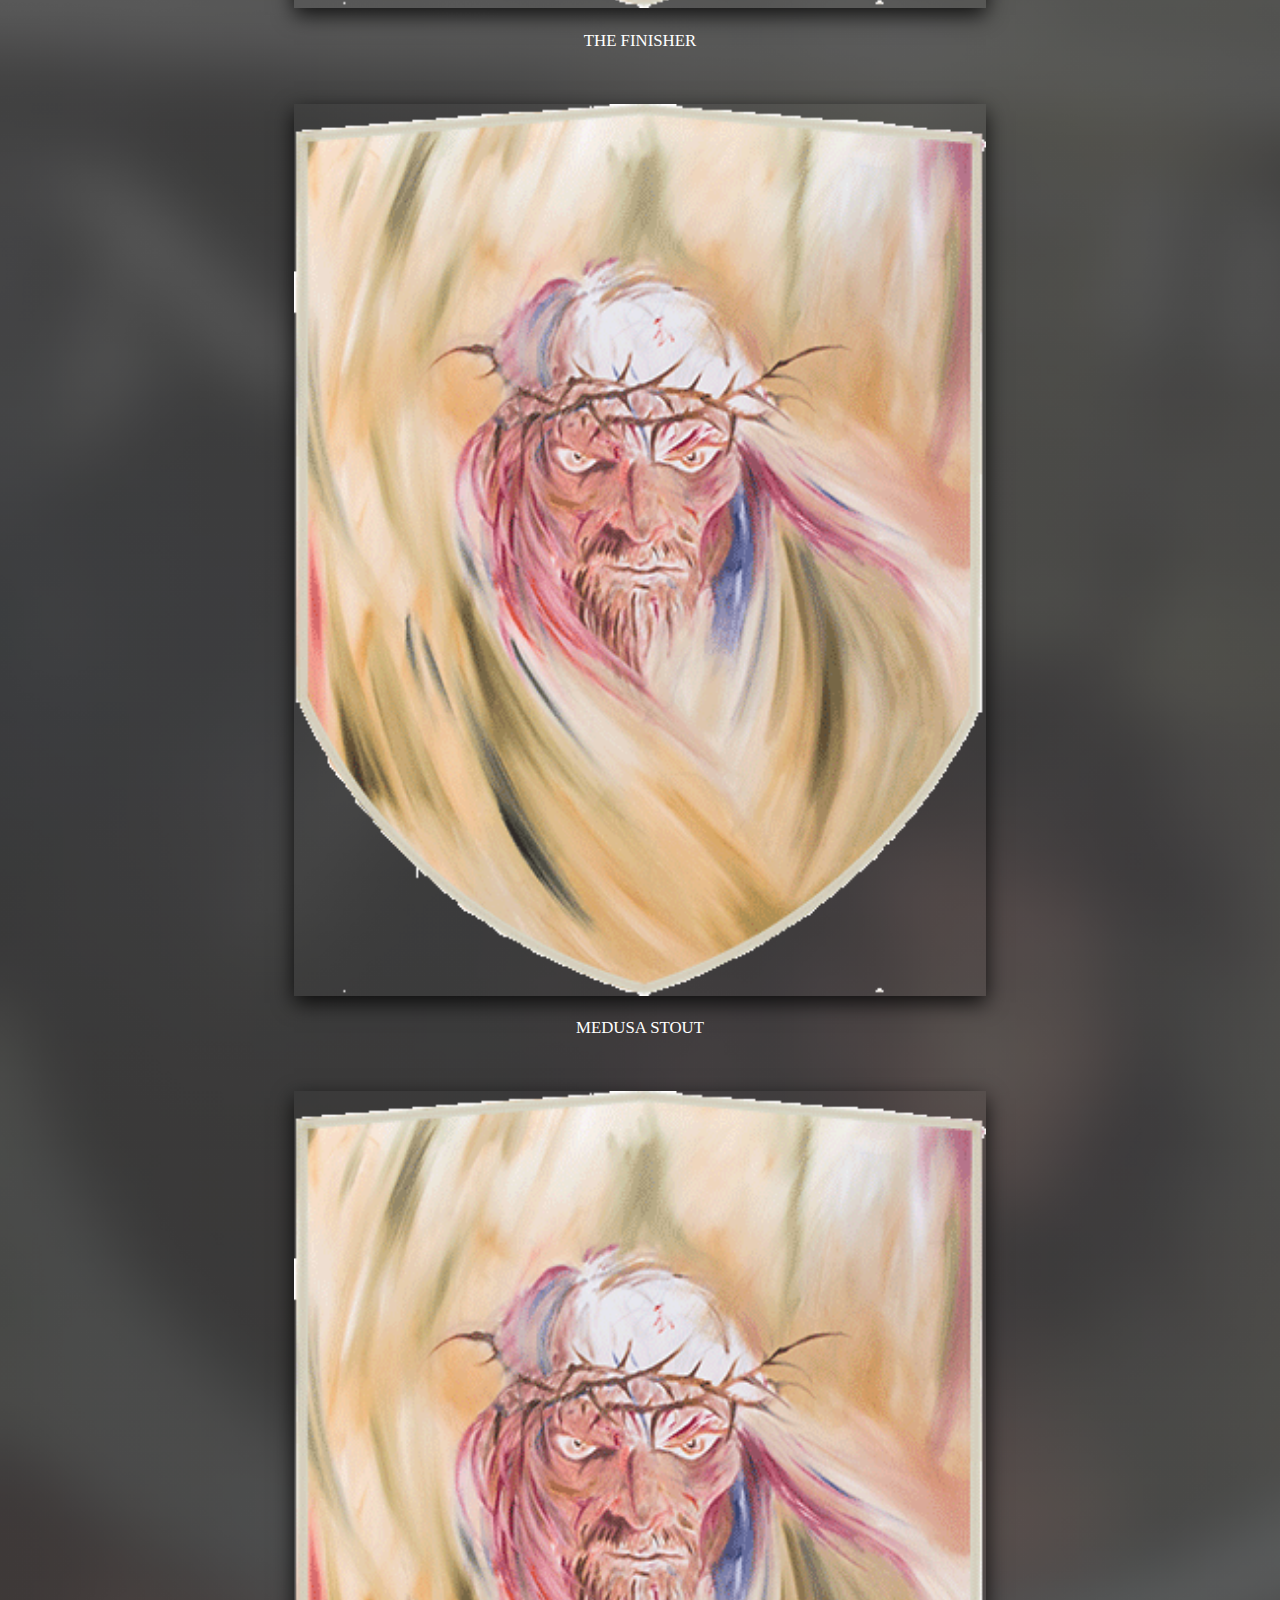
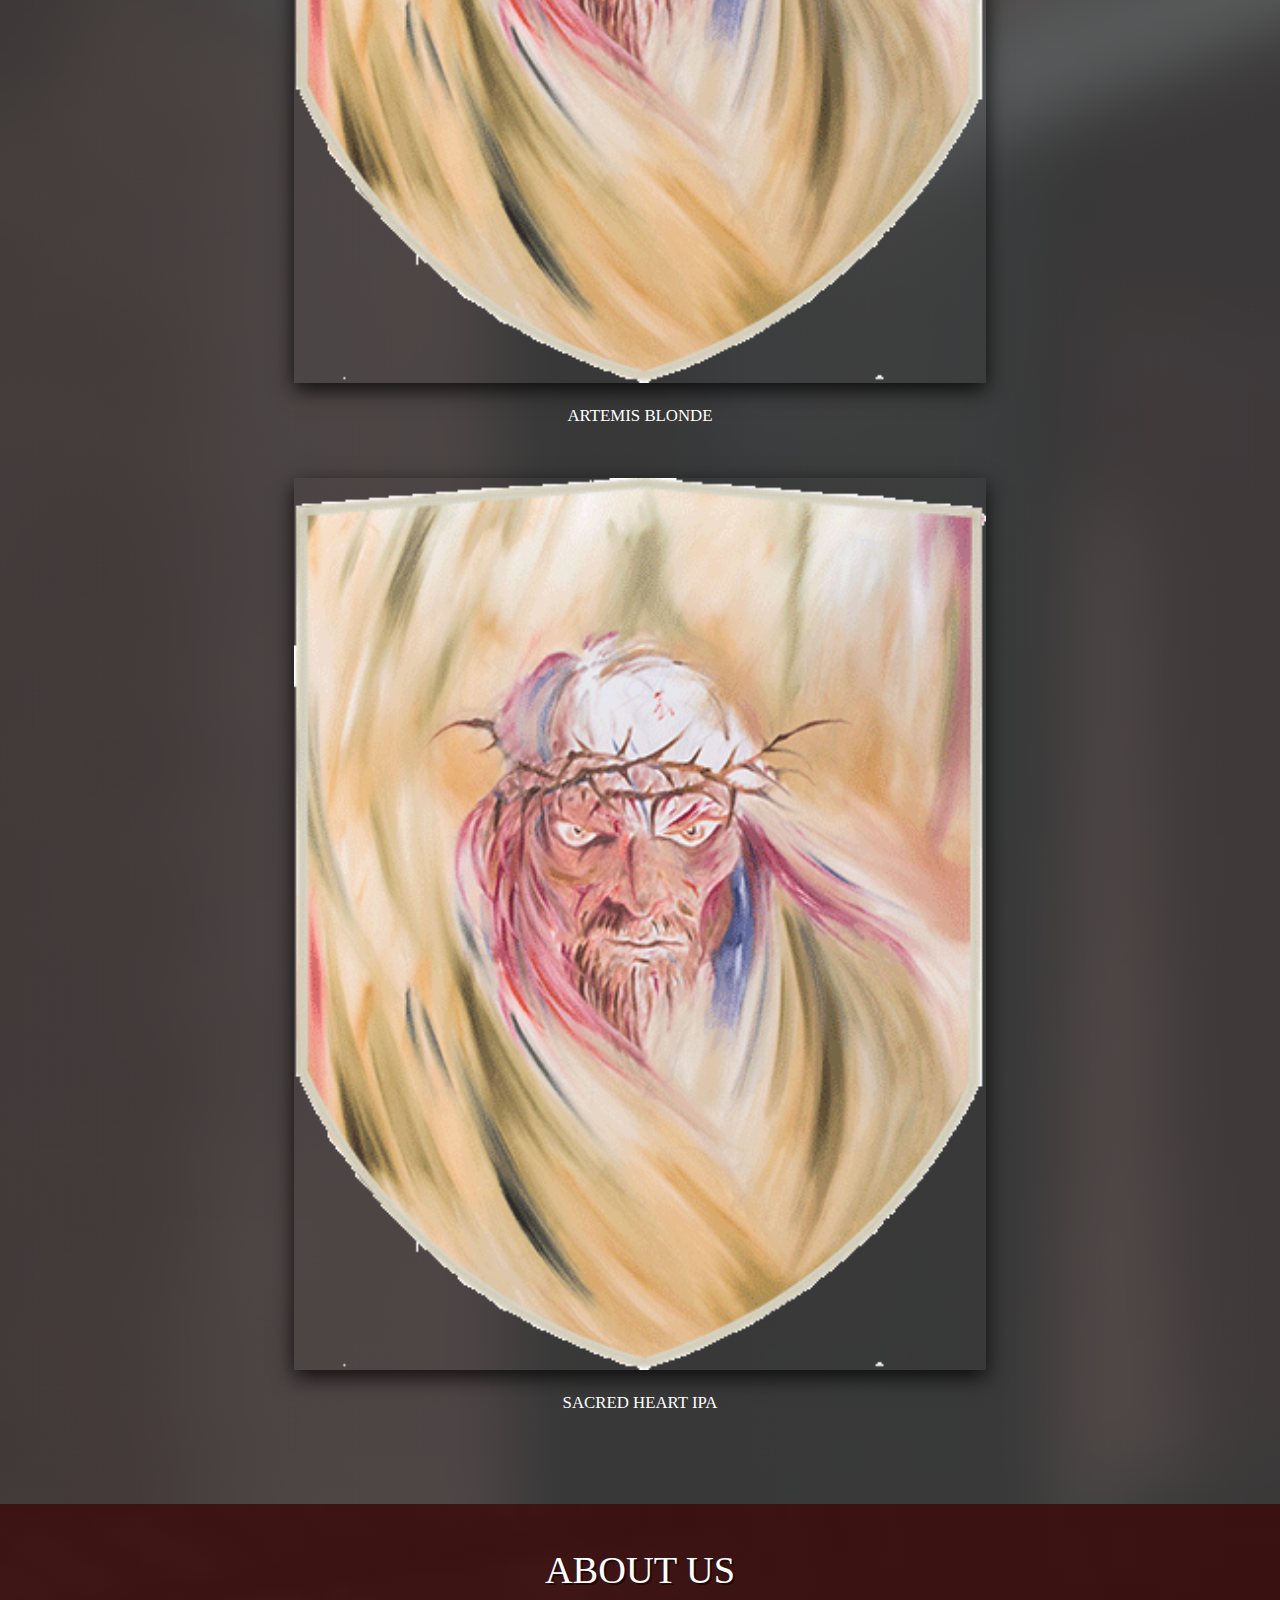
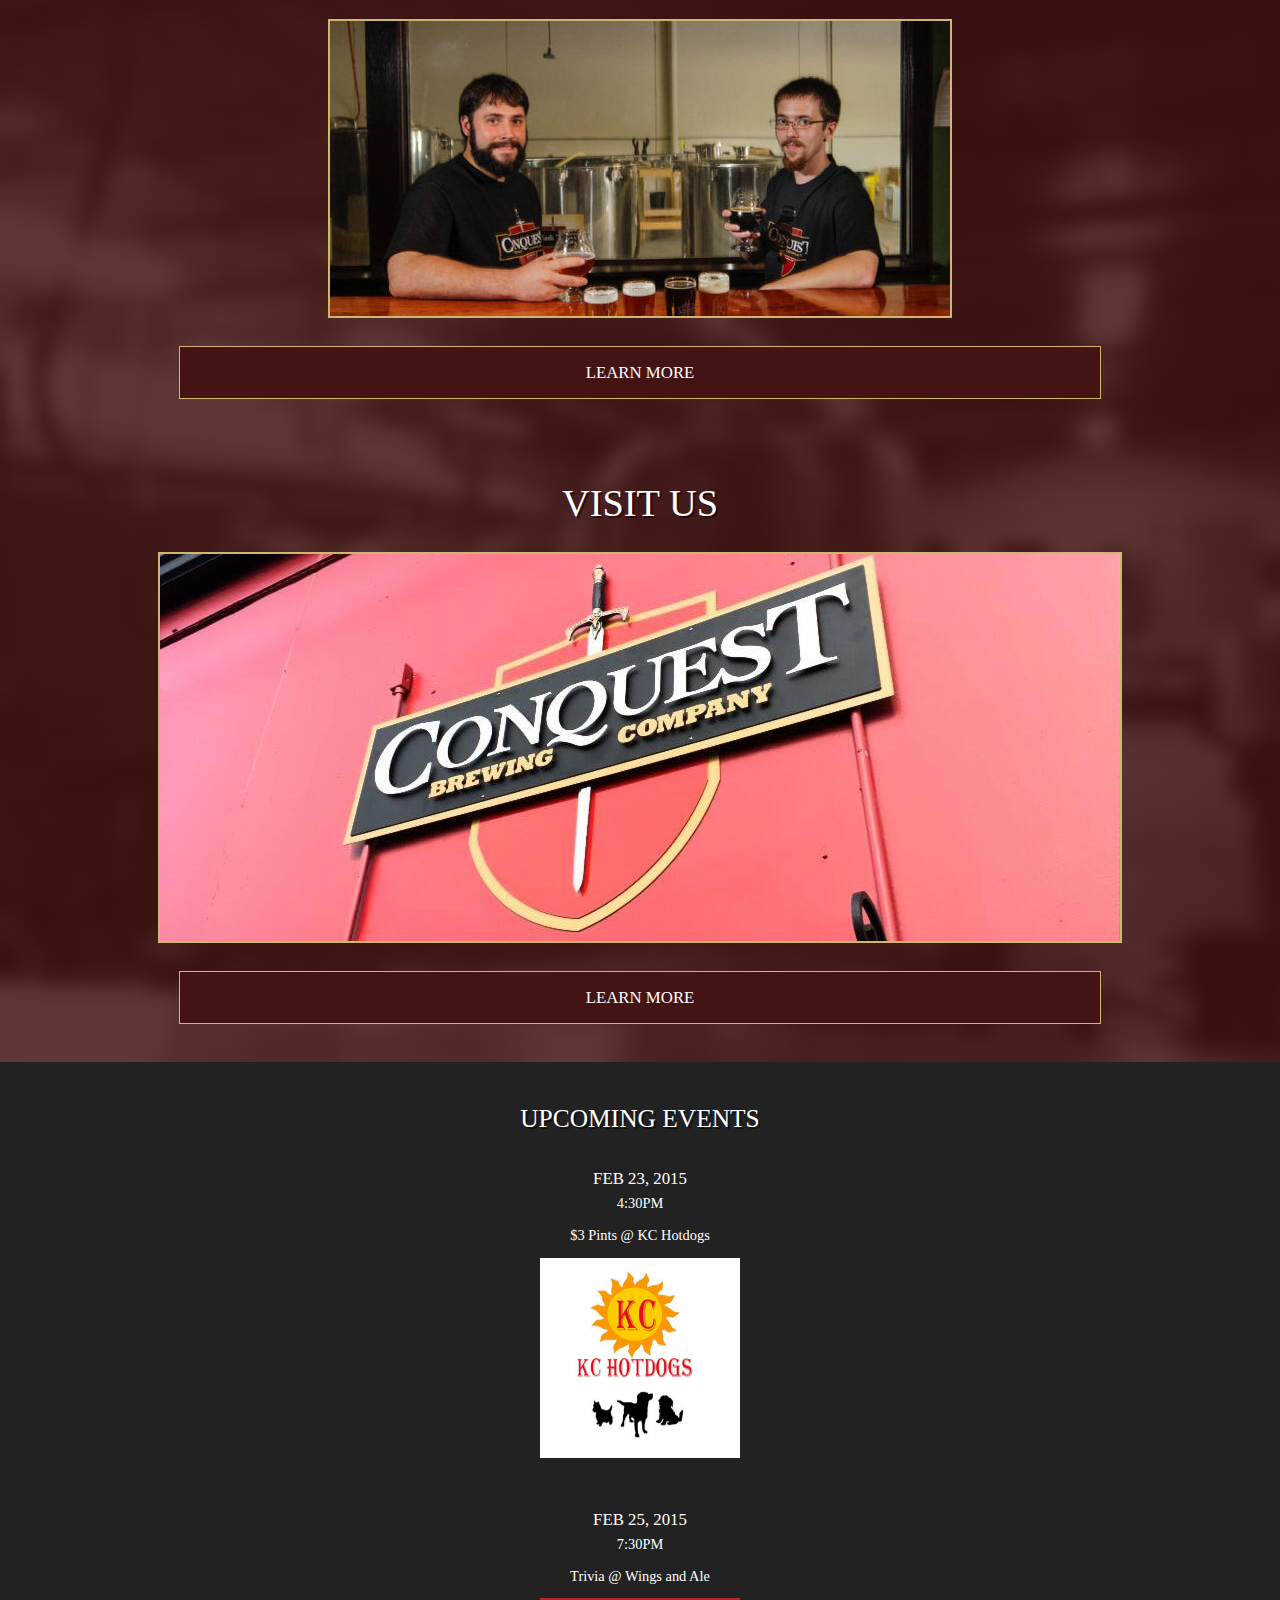
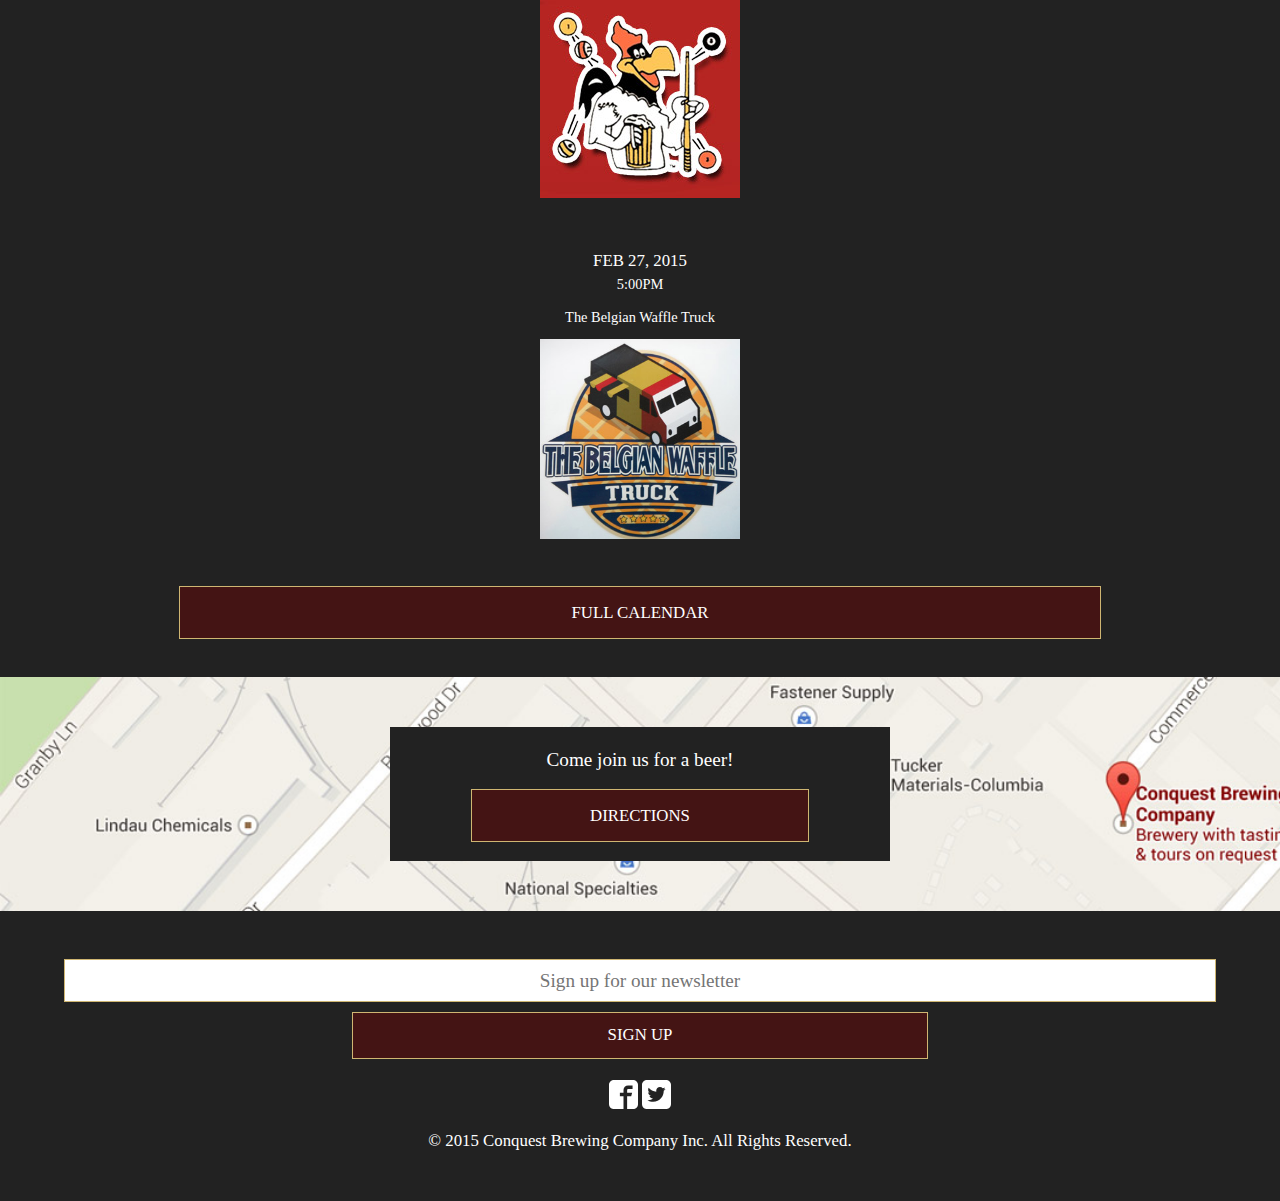
==== commit d4f6290f: "Mobile pretty much done, just needs a few tweaks" ====
--- a/index.html
+++ b/index.html
@@ -31,31 +31,34 @@
         ********************** -->
 
         <header class="main-header">
-            <div class="container">
+            
+                <nav class="main-nav">
+                    <div class="container clearfix">
+                        <a href="#" class="menu">Menu</a>
+                        <ul class="full-nav">
+                            <li><a href="about.html">About</a></li>
+                            <li><a href="beers.html">Beers</a></li>
+                            <li><a href="tastingroom.html">Tasting Room</a></li>
+                            <li><a href="http://www.conquestbrewing.storenvy.com/">Store</a></li>
+                            <li><a href="events.html">Events</a></li>
+                            <li><a href="find.html">Find our beer</a></li>
+                            <li><a href="contact.html">Contact</a></li>
+                        </ul>
+                    </div><!-- end container -->
+                </nav><!-- end main-nav -->
 
                 <ul class="social">
                     <li><a href="http://www.facebook.com/conquestbrewingcompany" class="facebook">Facebook</a></li>
                     <li><a href="http://twitter.com/conquestbrewing" class="twitter">Twitter</a></li>
                 </ul><!-- end social -->
                 
-                <nav class="main-nav">
-                    <a href="#">Menu</a>
-                    <ul class="full-nav">
-                        <li><a href="about.html">About</a></li>
-                        <li><a href="beers.html">Beers</a></li>
-                        <li><a href="tastingroom.html">Tasting Room</a></li>
-                        <li><a href="http://www.conquestbrewing.storenvy.com/">Store</a></li>
-                        <li><a href="events.html">Events</a></li>
-                        <li><a href="find.html">Find our beer</a></li>
-                        <li><a href="contact.html">Contact</a></li>
-                    </ul>
-                </nav><!-- end main-nav -->
-                
-                <h1><a href="index.html" class="logo-replace"></a></h1><!-- end logo-replace -->
-                
-                <h2>Columbia's First Local Brewery</h2>
-
-            </div><!-- end container -->
+
+                <div class="container">
+                    <h1><a href="index.html" class="logo-replace"></a></h1><!-- end logo-replace -->
+                
+                    <h2>Columbia's First Local Brewery</h2>
+                </div><!-- end container -->
+
         </header><!-- end main-header -->
 
 
@@ -238,8 +241,8 @@
                     </form>
                     
                     <ul class="social">
-                        <li class="facebook"><a href="http://www.facebook.com/conquestbrewingcompany">Facebook</a></li>
-                        <li class="twitter"><a href="http://twitter.com/conquestbrewing">Twitter</a></li>
+                        <li><a class="facebook" href="http://www.facebook.com/conquestbrewingcompany">Facebook</a></li>
+                        <li ><a class="twitter" href="http://twitter.com/conquestbrewing">Twitter</a></li>
                     </ul><!-- end social -->
                 </div><!-- end footer-right -->
 
--- a/css/main.css
+++ b/css/main.css
@@ -1,4 +1,3 @@
-@import url(http://fonts.googleapis.com/css?family=Cinzel|Cardo:400,400italic,700);
 *, *:before, *:after {
   box-sizing: border-box; }
 
@@ -9,6 +8,12 @@
   font-size: 1em;
   line-height: 1.5;
   text-align: center; }
+  @media screen and (min-width: 600px) {
+    body {
+      font-size: 1.2em; } }
+
+h1, h2, h3, h4, h5, h6 {
+  font-weight: 300; }
 
 h1, h2, h3, a, input[type="submit"] {
   font-family: "Cinzel", serif;
@@ -69,40 +74,43 @@
   margin: 0 auto; }
 
 .social li {
-  display: inline; }
-.social .facebook {
-  background: url("../img/facebook.png") no-repeat;
-  background-image: url("../img/facebook.svg"), none;
-  height: 1.5em;
-  width: 1.5em; }
-.social .twitter {
-  background: url("../img/twitter.png") no-repeat;
-  background-image: url("../img/twitter.svg"), none;
+  display: inline-block;
   height: 1.5em;
   width: 1.5em; }
 .social a {
-  display: inline-block;
-  text-indent: 100%;
-  overflow: hidden;
-  white-space: nowrap; }
-
-.subscribe input[type="text"] {
-  color: #222;
+  display: block;
   width: 100%;
-  text-align: center;
-  padding: 0.5em 0;
-  margin-bottom: 0.5em; }
-.subscribe input[type="submit"] {
-  border-right: 1px solid #cfb672;
-  border-top: 1px solid #cfb672;
-  border-bottom: 1px solid #cfb672;
-  border-left: 1px solid #cfb672;
-  background: #441414;
-  text-align: center;
-  width: 50%;
-  margin: 0 auto;
-  font-size: 0.875em;
-  padding: 0.75em 0; }
+  height: 100%;
+  text-indent: -100em; }
+  .social a.facebook {
+    background: url("../img/facebook.png") no-repeat;
+    background-image: url("../img/facebook.svg"), none;
+    background-size: 100% auto; }
+  .social a.twitter {
+    background: url("../img/twitter.png") no-repeat;
+    background-image: url("../img/twitter.svg"), none;
+    background-size: 100% auto; }
+
+.subscribe {
+  margin-bottom: 1em; }
+  .subscribe input[type="text"] {
+    color: #222;
+    width: 100%;
+    text-align: center;
+    padding: 0.5em 0;
+    margin-bottom: 0.5em;
+    border: 1px solid #cfb672; }
+  .subscribe input[type="submit"] {
+    border-right: 1px solid #cfb672;
+    border-top: 1px solid #cfb672;
+    border-bottom: 1px solid #cfb672;
+    border-left: 1px solid #cfb672;
+    background: #441414;
+    text-align: center;
+    width: 50%;
+    margin: 0 auto;
+    font-size: 0.875em;
+    padding: 0.75em 0; }
 
 .main-footer {
   background: #222;
@@ -112,32 +120,59 @@
     color: #fff;
     font-family: "Cinzel", serif;
     font-size: 0.875em; }
+  .main-footer .footer-right {
+    margin-bottom: 1em; }
 
 .google-maps {
   background: url("../img/google-map.jpg") no-repeat;
   background-size: cover;
-  height: 200px;
-  position: relative; }
+  padding: 50px 0; }
   .google-maps .directions {
     background: #222;
-    padding: 1em 3em;
-    position: absolute;
-    top: 50%;
-    transform: translateY(-50%); }
+    padding: 1em 2em;
+    max-width: 500px;
+    margin: 0 auto; }
     .google-maps .directions p {
       color: #fff;
-      font-family: "Cinzel", serif; }
+      font-family: "Cinzel", serif;
+      margin-bottom: 0.75em; }
 
 .main-header {
-  background: url("../img/hero-image.jpg") -125px 0 no-repeat;
-  background-size: cover;
-  min-height: 358px;
-  height: 100%; }
+  background-image: url("../img/hero-image.jpg");
+  background-repeat: no-repeat;
+  background-position: center center;
+  background-size: cover;
+  padding-top: 1.45em; }
+  .main-header .logo-replace {
+    display: block;
+    text-indent: -9999px;
+    margin: 0 auto;
+    background: url("../img/conquest_logo.png") no-repeat;
+    background-size: cover;
+    height: 95px;
+    width: 40%;
+    position: absolute;
+    top: 0;
+    left: 91px; }
   .main-header h2 {
-    font-size: 1.75em;
+    font-size: 1.875em;
     font-weight: thin;
-    text-shadow: #cfb672 0 0 7px; }
-  .main-header .main-nav {
+    text-shadow: #cfb672 0 0 7px;
+    padding: 3em 0; }
+  .main-header nav {
+    background: rgba(68, 20, 20, 0.7);
+    box-shadow: #cfb672 0 0 5px;
+    padding: 0.75em 0;
+    position: relative; }
+  .main-header .menu {
+    display: inline-block;
+    float: left;
+    font-size: 1em; }
+  .main-header .social {
+    position: absolute;
+    top: 32px;
+    right: 5%; }
+  .main-header .full-nav {
     display: none; }
 
 .catchphrase {
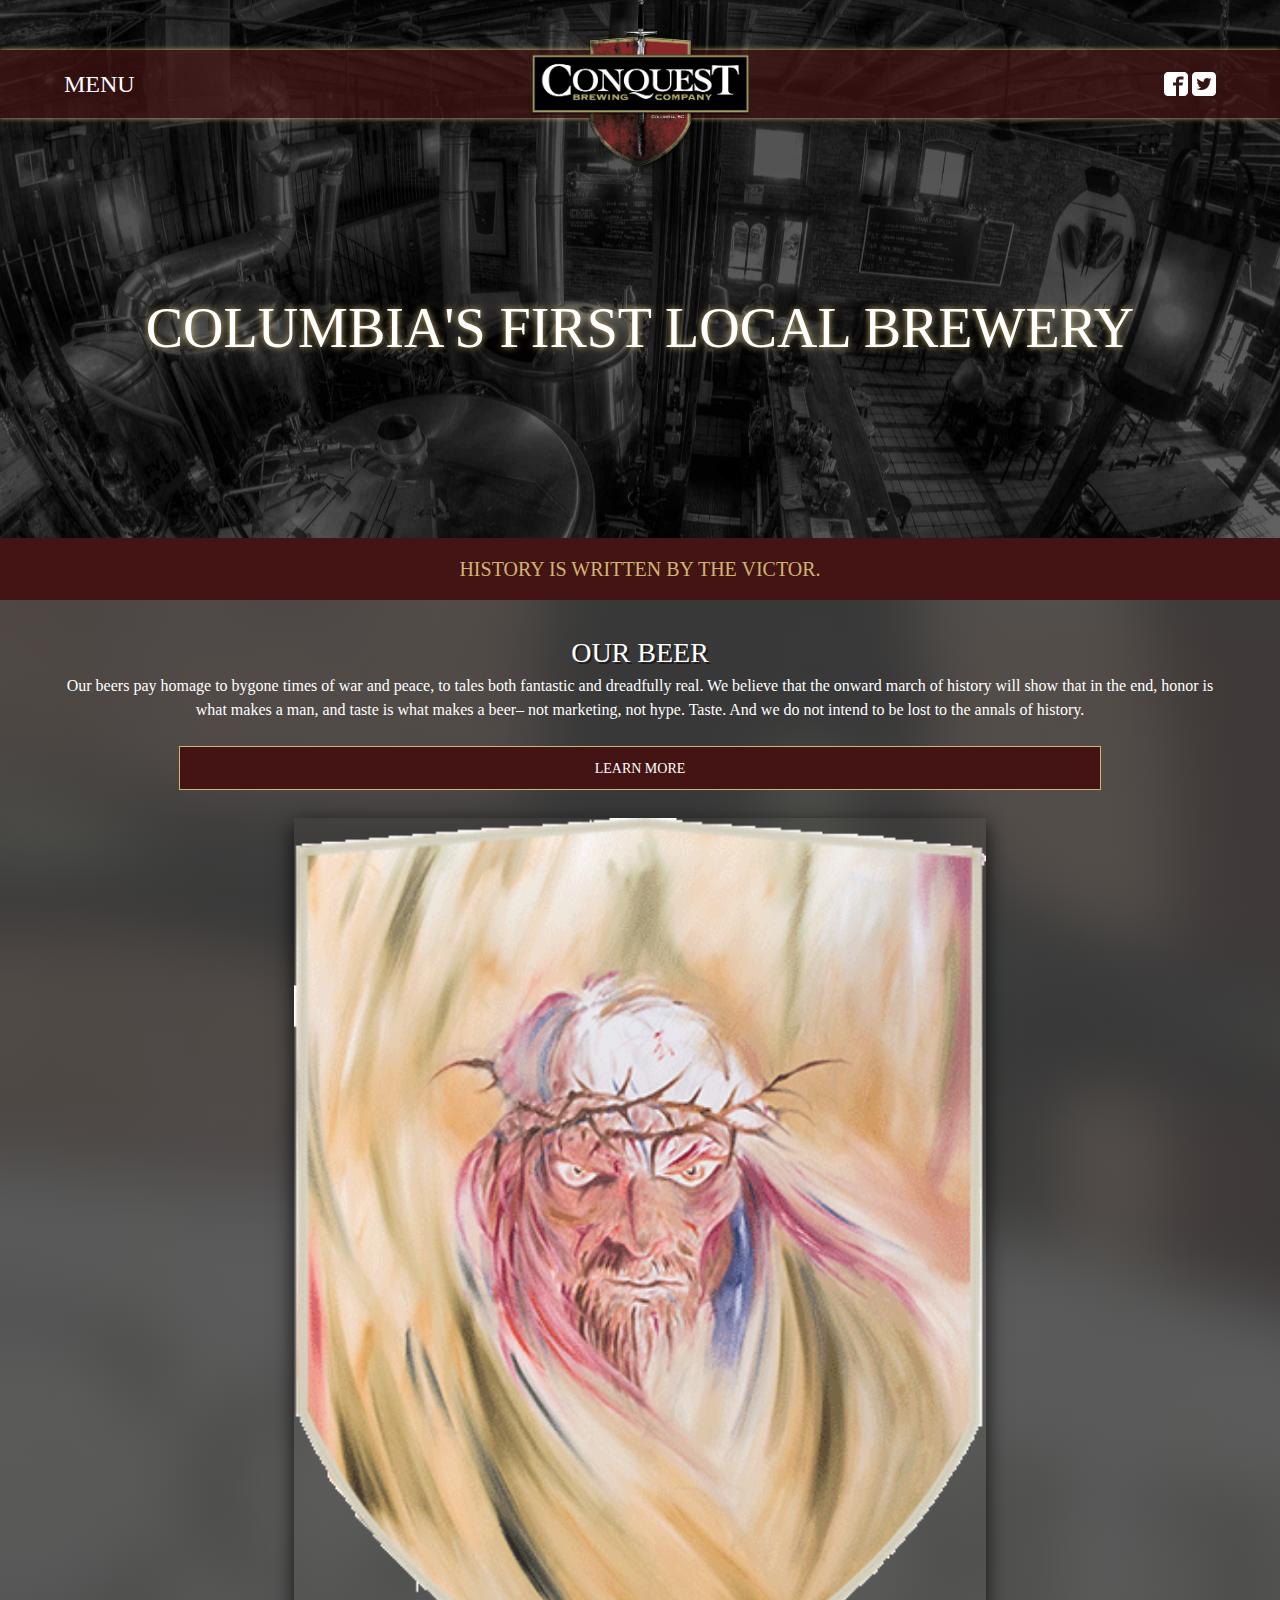
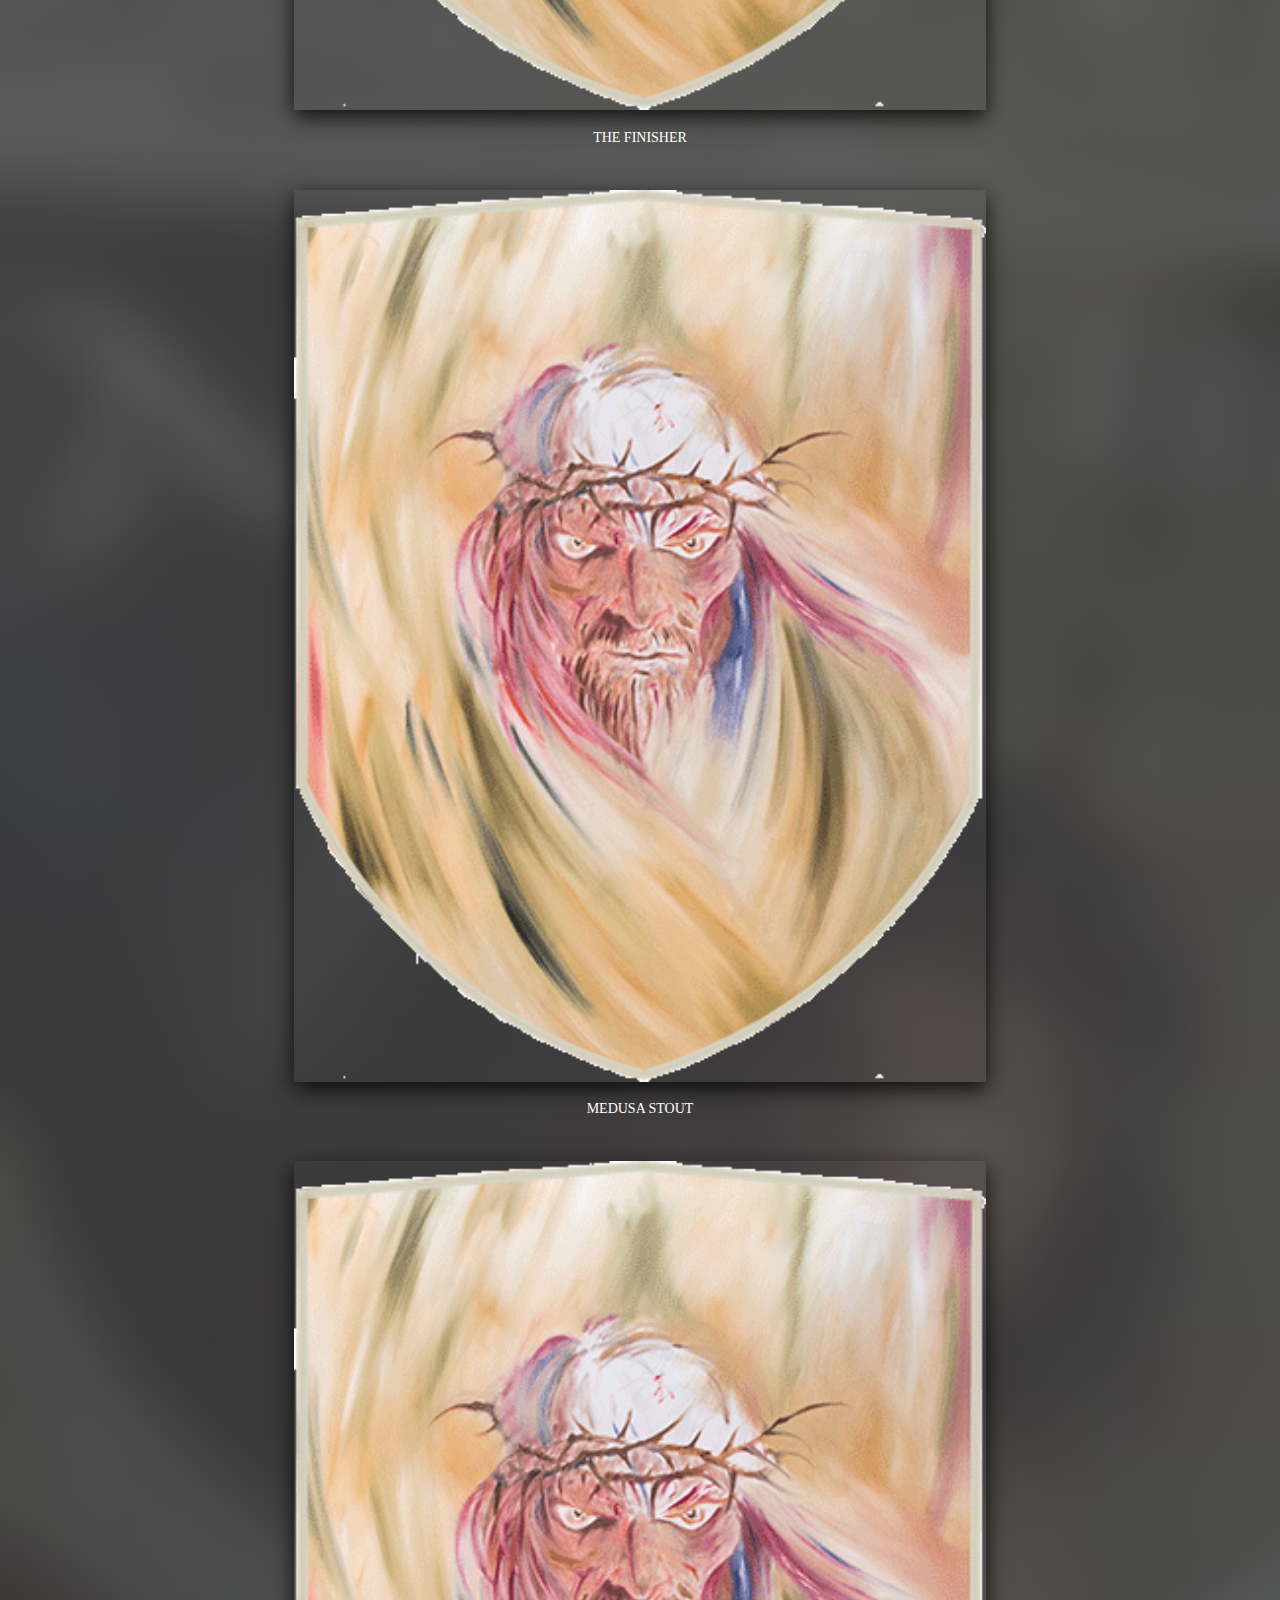
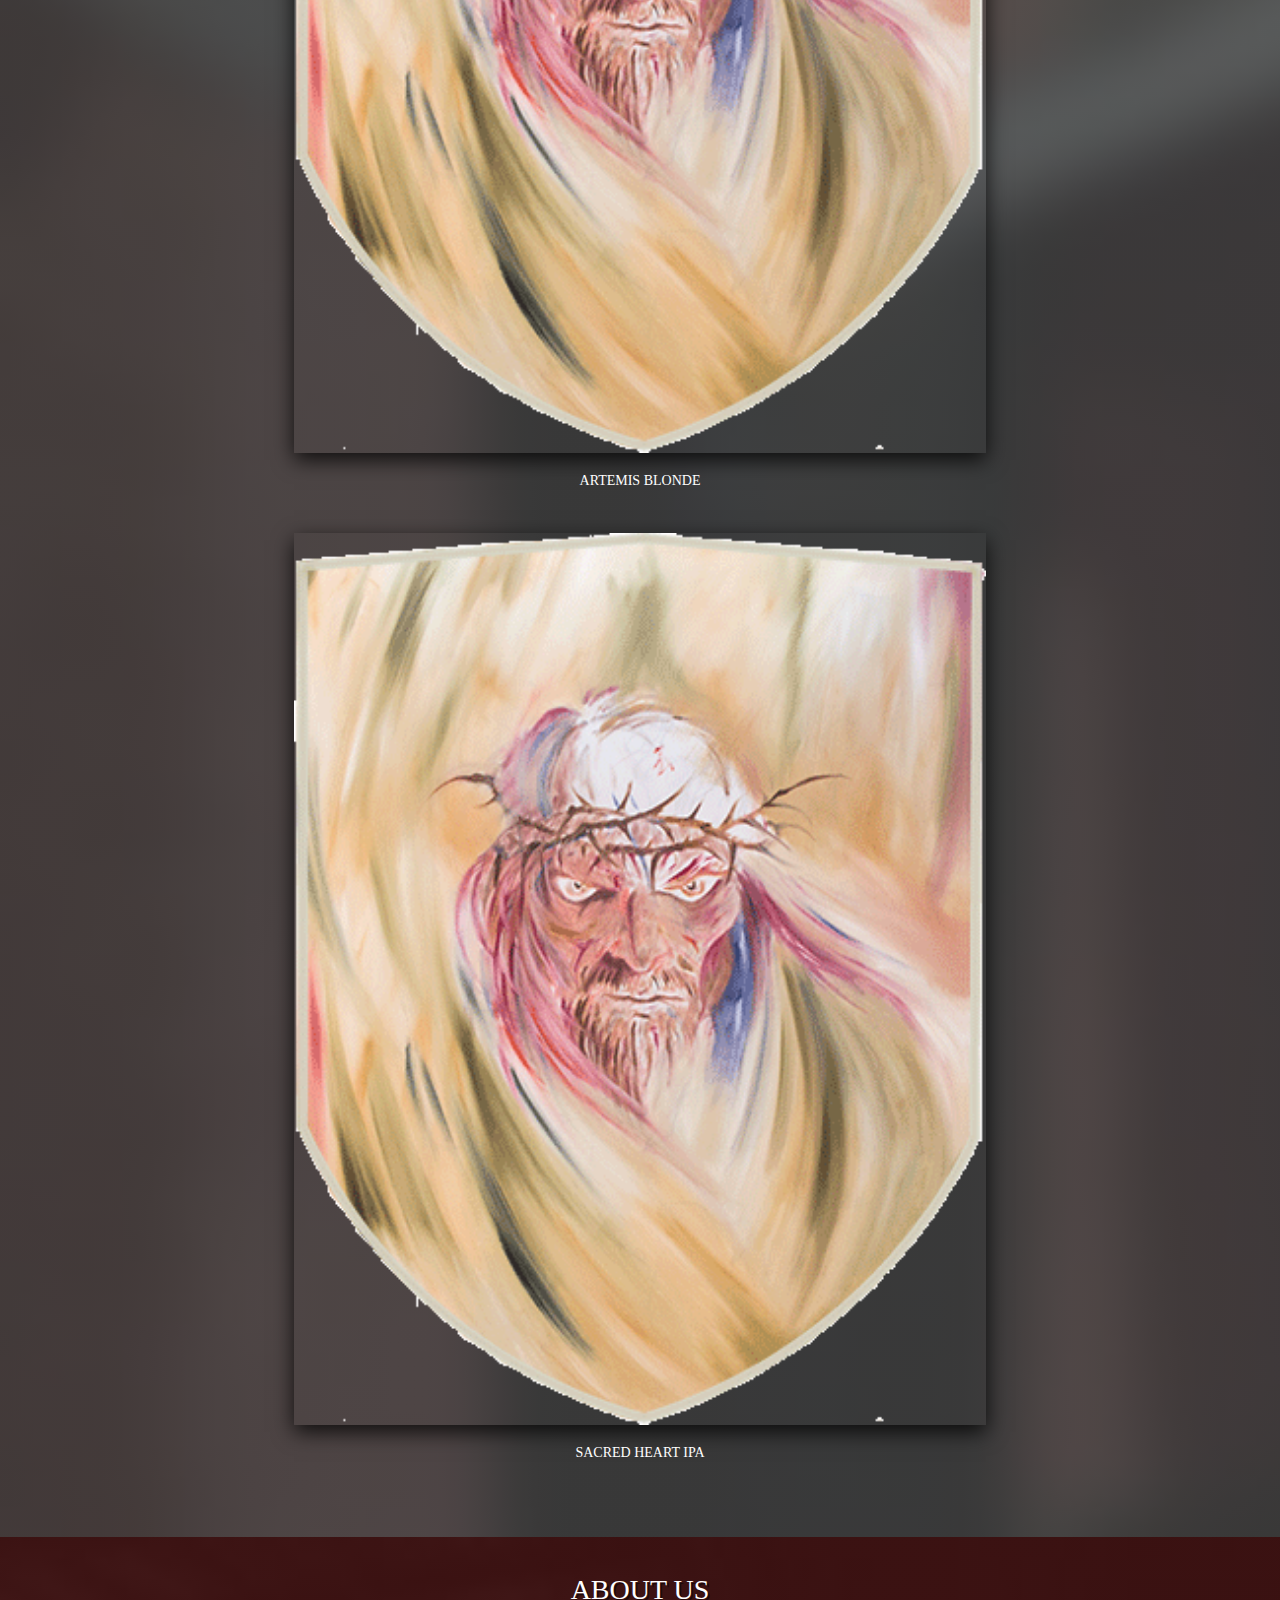
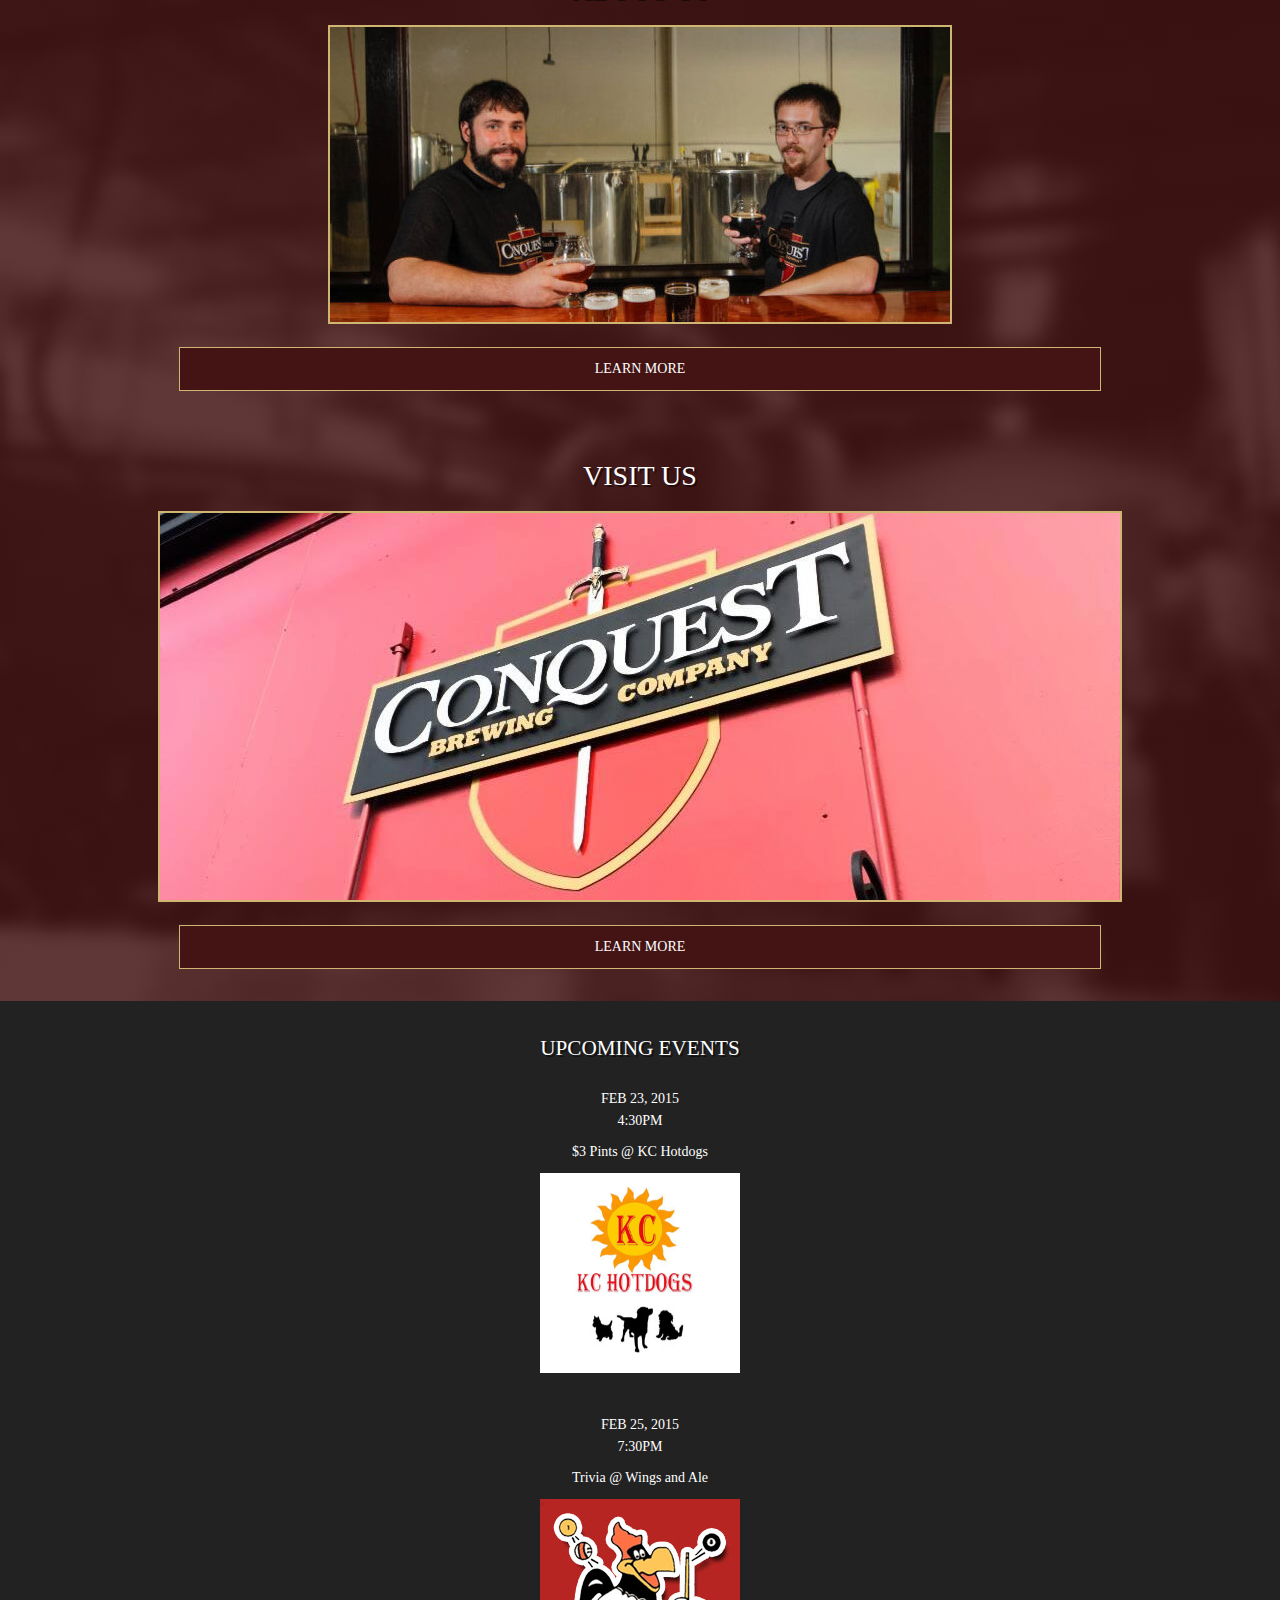
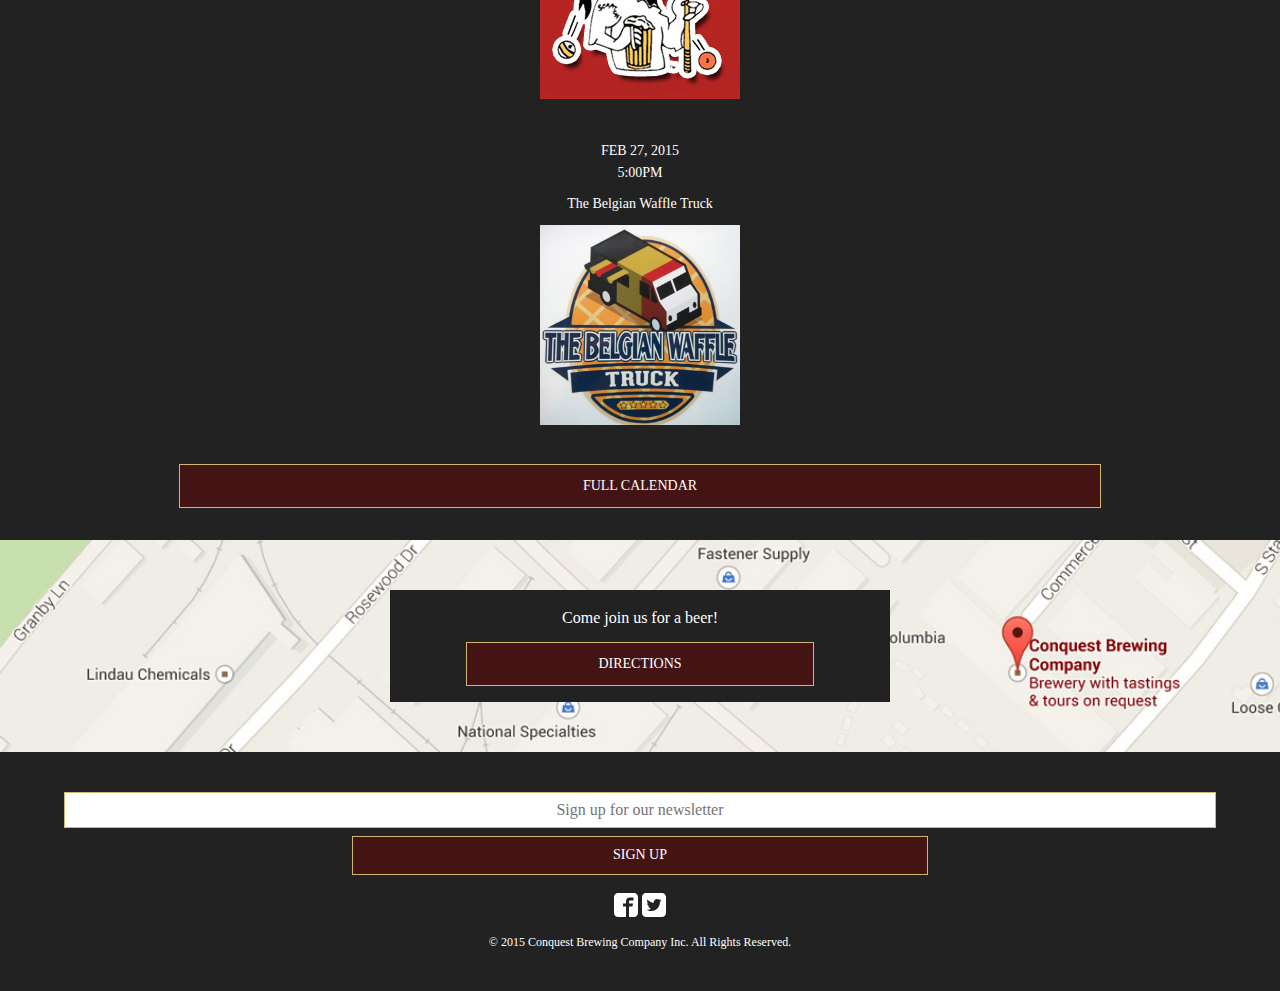
==== commit 7b085107: "General Push" ====
--- a/index.html
+++ b/index.html
@@ -52,10 +52,9 @@
                     <li><a href="http://twitter.com/conquestbrewing" class="twitter">Twitter</a></li>
                 </ul><!-- end social -->
                 
-
+                <h1 class="main-logo"><a href="index.html" class="logo-replace"></a></h1><!-- end logo-replace -->
+                
                 <div class="container">
-                    <h1><a href="index.html" class="logo-replace"></a></h1><!-- end logo-replace -->
-                
                     <h2>Columbia's First Local Brewery</h2>
                 </div><!-- end container -->
 
--- a/css/main.css
+++ b/css/main.css
@@ -8,9 +8,6 @@
   font-size: 1em;
   line-height: 1.5;
   text-align: center; }
-  @media screen and (min-width: 600px) {
-    body {
-      font-size: 1.2em; } }
 
 h1, h2, h3, h4, h5, h6 {
   font-weight: 300; }
@@ -25,7 +22,7 @@
   text-shadow: 2px 2px 0px rgba(0, 0, 0, 0.5); }
 
 h2 {
-  font-size: 2em; }
+  font-size: 1.75em; }
 
 p {
   margin: 0; }
@@ -119,7 +116,7 @@
   .main-footer .copyright {
     color: #fff;
     font-family: "Cinzel", serif;
-    font-size: 0.875em; }
+    font-size: 0.75em; }
   .main-footer .footer-right {
     margin-bottom: 1em; }
 
@@ -142,36 +139,63 @@
   background-repeat: no-repeat;
   background-position: center center;
   background-size: cover;
-  padding-top: 1.45em; }
+  padding-top: 1.45em;
+  text-align: left; }
+  @media screen and (min-width: 768px) {
+    .main-header {
+      padding-top: 3.15em; } }
+  .main-header .main-logo {
+    position: absolute;
+    top: 0;
+    left: 0;
+    right: 0;
+    z-index: 1; }
   .main-header .logo-replace {
     display: block;
     text-indent: -9999px;
     margin: 0 auto;
     background: url("../img/conquest_logo.png") no-repeat;
-    background-size: cover;
-    height: 95px;
-    width: 40%;
-    position: absolute;
-    top: 0;
-    left: 91px; }
+    background-position: center center;
+    background-size: contain;
+    height: 96px;
+    width: 147px; }
+    @media screen and (min-width: 768px) {
+      .main-header .logo-replace {
+        height: 170px;
+        width: 220px; } }
   .main-header h2 {
     font-size: 1.875em;
-    font-weight: thin;
+    font-weight: 300;
     text-shadow: #cfb672 0 0 7px;
-    padding: 3em 0; }
+    padding: 3em 0;
+    text-align: center; }
+    @media screen and (min-width: 768px) {
+      .main-header h2 {
+        font-size: 3.5em; } }
   .main-header nav {
     background: rgba(68, 20, 20, 0.7);
     box-shadow: #cfb672 0 0 5px;
     padding: 0.75em 0;
     position: relative; }
+    @media screen and (min-width: 768px) {
+      .main-header nav {
+        padding: 1em 0; } }
   .main-header .menu {
     display: inline-block;
-    float: left;
-    font-size: 1em; }
+    font-size: 1em;
+    z-index: 7;
+    position: relative; }
+    @media screen and (min-width: 768px) {
+      .main-header .menu {
+        font-size: 1.5em; } }
   .main-header .social {
     position: absolute;
     top: 32px;
-    right: 5%; }
+    right: 5%;
+    z-index: 888; }
+    @media screen and (min-width: 768px) {
+      .main-header .social {
+        top: 70px; } }
   .main-header .full-nav {
     display: none; }
 
@@ -180,10 +204,13 @@
   padding: 1em 0; }
   .catchphrase p {
     margin: 0;
-    font-size: .875em;
+    font-size: 0.875em;
     color: #cfb672;
     font-family: "Cinzel", serif;
     text-transform: uppercase; }
+    @media screen and (min-width: 768px) {
+      .catchphrase p {
+        font-size: 1.25em; } }
 
 .beer {
   background: linear-gradient(rgba(66, 66, 66, 0.85), rgba(66, 66, 66, 0.85)), url("../img/tap-handles.jpg") no-repeat;
@@ -232,7 +259,9 @@
   .upcoming .event {
     margin-bottom: 2em; }
     .upcoming .event p {
-      font-size: 0.75em;
+      font-size: 0.875em;
       margin-bottom: 0.75em; }
+      .upcoming .event p:first-child {
+        margin-bottom: 0; }
 
 /*# sourceMappingURL=main.css.map */
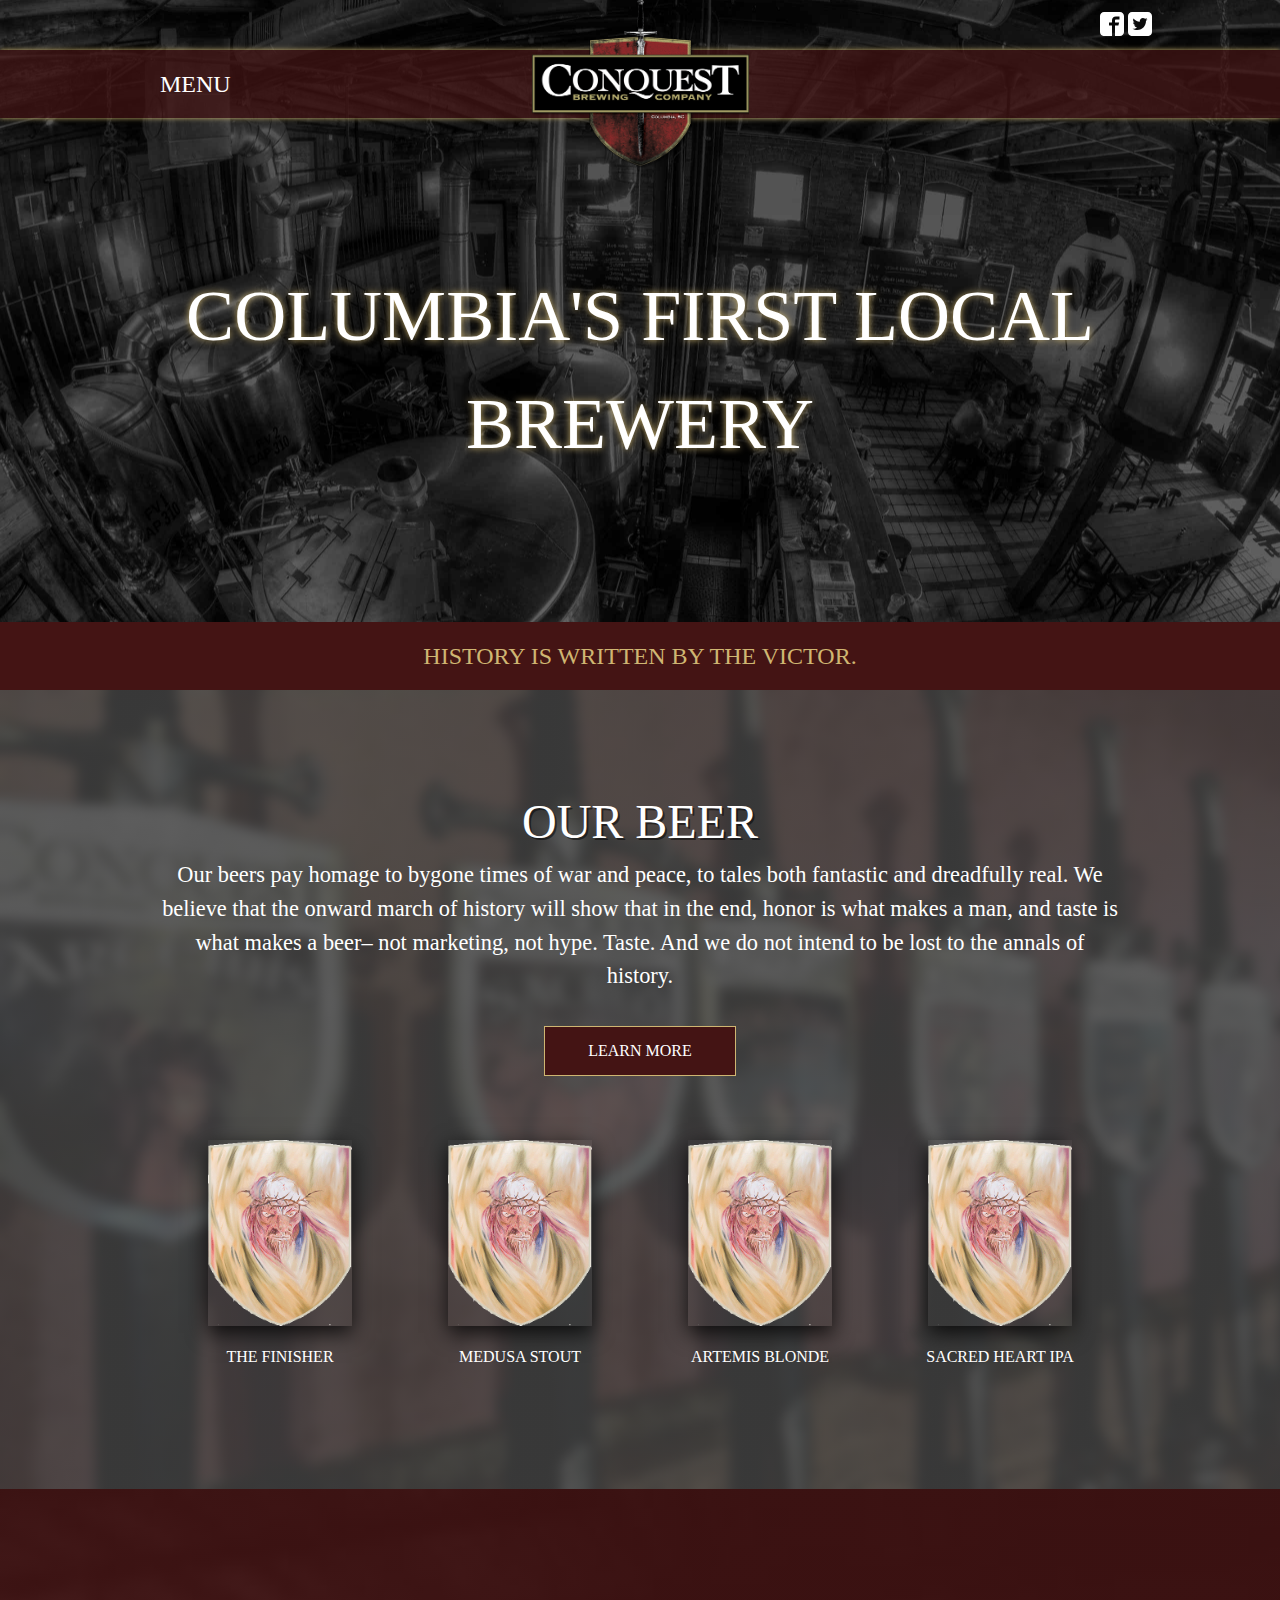
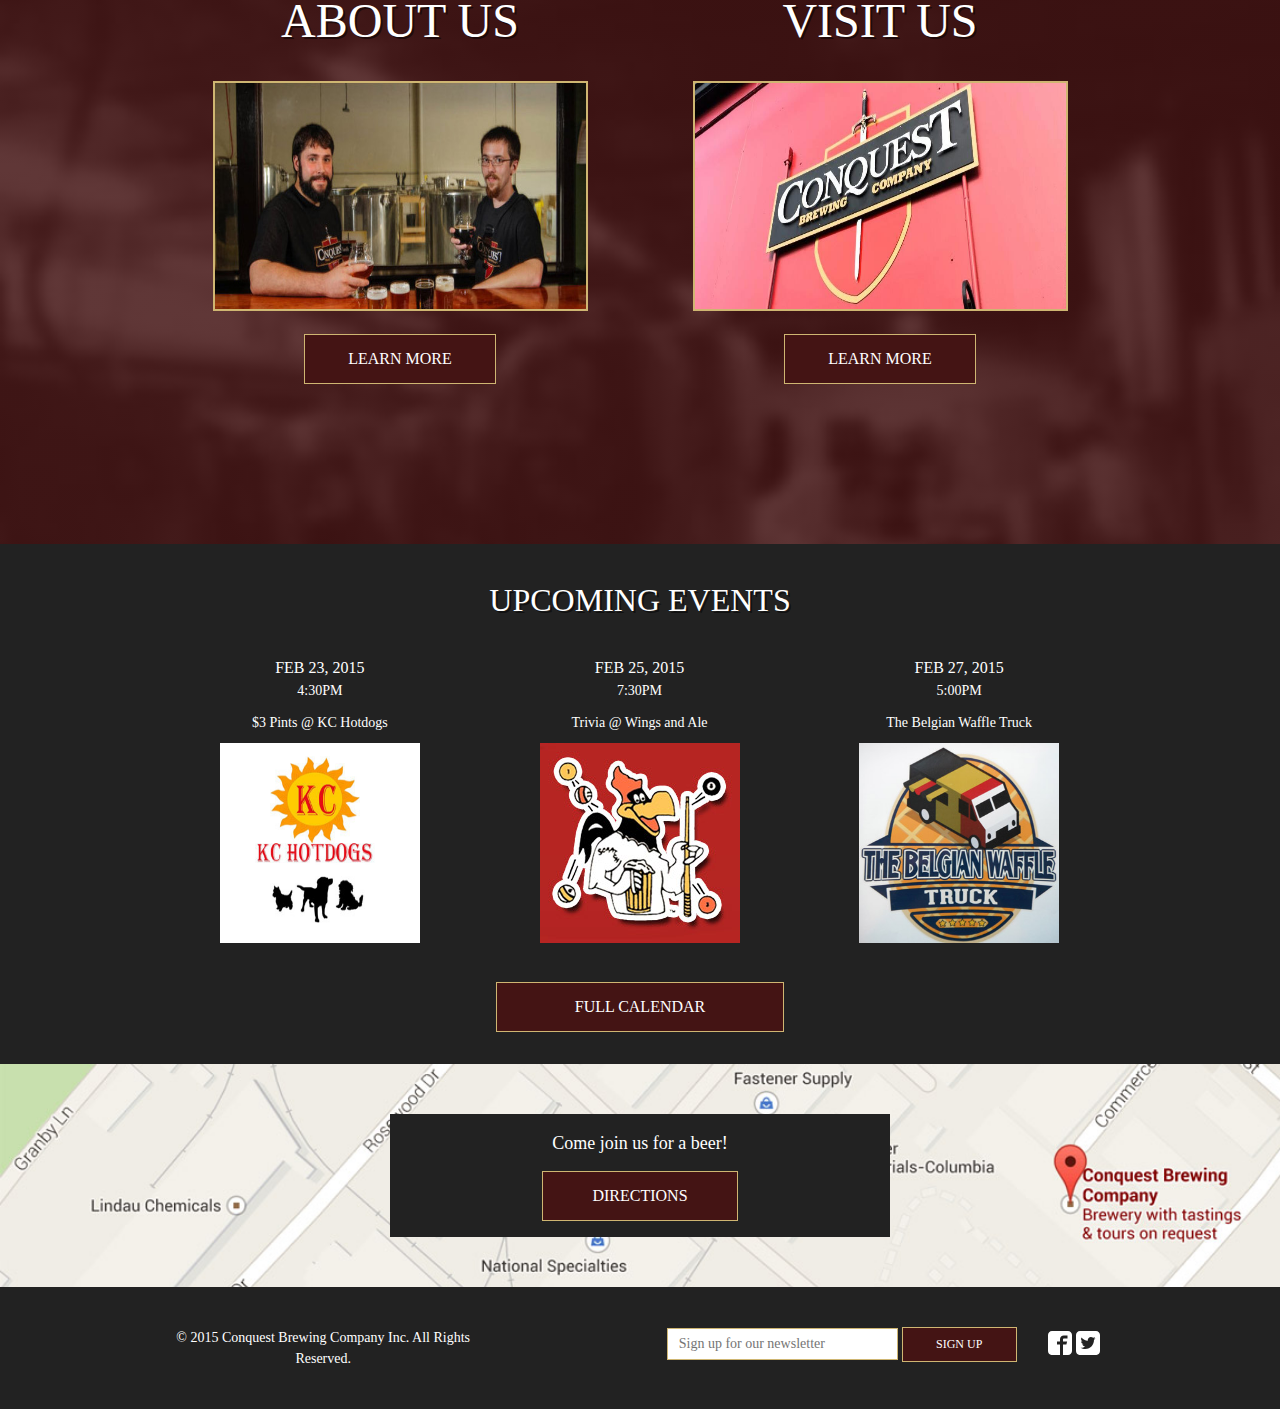
==== commit 4a9a6f56: "Homepage almost completely done" ====
--- a/index.html
+++ b/index.html
@@ -89,14 +89,14 @@
         ********************** -->
 
         <section class="beer">
-            <div class="container">
+            <div class="container clearfix">
 
                 <h2>Our Beer</h2>
                 <p>Our beers pay homage to bygone times of war and peace, to tales both fantastic and dreadfully real. We believe that the onward march of history will show that in the end, honor is what makes a man, and taste is what makes a beer– not marketing, not hype. Taste. And we do not intend to be lost to the annals of history.</p>
                 
                 <a href="beer.html" class="button">Learn More</a><!-- end button -->
                 
-                <div class="shields">
+                <div class="shields clearfix">
                 
                     <a href="beer.html" class="beer-shield">
                         <img src="img/finisher_shield.png" alt="A medieval shield with a white painting of an angry man">
@@ -135,7 +135,7 @@
         ********************** -->
 
         <section class="about-visit">
-            <div class="container">
+            <div class="container clearfix">
 
                 <div class="column">
                     <h2>About Us</h2>
@@ -168,7 +168,7 @@
 
                 <h3>Upcoming Events</h3>
 
-                <div class="events">
+                <div class="events clearfix">
                     <div class="event">
                         <a>Feb 23, 2015</a>
                         <p>4:30PM</p>
@@ -231,7 +231,7 @@
         ********************** -->
 
         <footer class="main-footer">
-            <div class="container">
+            <div class="container clearfix">
                 
                 <div class="footer-right">
                     <form class="subscribe">
--- a/css/main.css
+++ b/css/main.css
@@ -23,9 +23,18 @@
 
 h2 {
   font-size: 1.75em; }
+  @media screen and (min-width: 768px) {
+    h2 {
+      font-size: 2.5em; } }
+  @media screen and (min-width: 1024px) {
+    h2 {
+      font-size: 3em; } }
 
 p {
   margin: 0; }
+  @media screen and (min-width: 768px) {
+    p {
+      font-size: 1.4em; } }
 
 ul {
   padding: 0;
@@ -34,6 +43,9 @@
 a {
   text-decoration: none;
   font-size: 0.875em; }
+  @media screen and (min-width: 768px) {
+    a {
+      font-size: 1em; } }
   a:hover {
     color: #cfb672; }
 
@@ -60,6 +72,20 @@
 .container {
   width: 90%;
   margin: 0 auto; }
+  @media screen and (min-width: 768px) {
+    .container {
+      width: 80%; } }
+  @media screen and (min-width: 1024px) {
+    .container {
+      max-width: 960px; } }
+
+@media screen and (min-width: 1024px) {
+  section.beer {
+    padding: 6em 0; } }
+
+@media screen and (min-width: 1024px) {
+  section.about-visit {
+    padding: 6em 0; } }
 
 .button {
   border: 1px solid #cfb672;
@@ -69,6 +95,12 @@
   text-align: center;
   width: 80%;
   margin: 0 auto; }
+  @media screen and (min-width: 768px) {
+    .button {
+      width: 30%; } }
+  @media screen and (min-width: 1024px) {
+    .button {
+      width: 40%; } }
 
 .social li {
   display: inline-block;
@@ -78,7 +110,7 @@
   display: block;
   width: 100%;
   height: 100%;
-  text-indent: -100em; }
+  text-indent: -1000em; }
   .social a.facebook {
     background: url("../img/facebook.png") no-repeat;
     background-image: url("../img/facebook.svg"), none;
@@ -88,8 +120,16 @@
     background-image: url("../img/twitter.svg"), none;
     background-size: 100% auto; }
 
+@media screen and (min-width: 1024px) {
+  form.subscribe {
+    margin-bottom: 0; } }
+
 .subscribe {
   margin-bottom: 1em; }
+  @media screen and (min-width: 1024px) {
+    .subscribe {
+      display: inline-block;
+      width: 80%; } }
   .subscribe input[type="text"] {
     color: #222;
     width: 100%;
@@ -97,6 +137,15 @@
     padding: 0.5em 0;
     margin-bottom: 0.5em;
     border: 1px solid #cfb672; }
+    @media screen and (min-width: 768px) {
+      .subscribe input[type="text"] {
+        width: 50%;
+        padding-left: 0.75em;
+        text-align: left; } }
+    @media screen and (min-width: 1024px) {
+      .subscribe input[type="text"] {
+        width: 60%;
+        font-size: 0.875em; } }
   .subscribe input[type="submit"] {
     border-right: 1px solid #cfb672;
     border-top: 1px solid #cfb672;
@@ -108,6 +157,13 @@
     margin: 0 auto;
     font-size: 0.875em;
     padding: 0.75em 0; }
+    @media screen and (min-width: 768px) {
+      .subscribe input[type="submit"] {
+        width: 20%; } }
+    @media screen and (min-width: 1024px) {
+      .subscribe input[type="submit"] {
+        width: 30%;
+        font-size: 0.75em; } }
 
 .main-footer {
   background: #222;
@@ -117,8 +173,24 @@
     color: #fff;
     font-family: "Cinzel", serif;
     font-size: 0.75em; }
+    @media screen and (min-width: 768px) {
+      .main-footer .copyright {
+        font-size: 0.875em; } }
+    @media screen and (min-width: 1024px) {
+      .main-footer .copyright {
+        font-size: 0.875em;
+        width: 34%; } }
   .main-footer .footer-right {
     margin-bottom: 1em; }
+    @media screen and (min-width: 1024px) {
+      .main-footer .footer-right {
+        float: right;
+        width: 50%;
+        margin-bottom: 0; } }
+  @media screen and (min-width: 1024px) {
+    .main-footer .social {
+      display: inline-block;
+      width: 15%; } }
 
 .google-maps {
   background: url("../img/google-map.jpg") no-repeat;
@@ -129,10 +201,22 @@
     padding: 1em 2em;
     max-width: 500px;
     margin: 0 auto; }
+    @media screen and (min-width: 1024px) {
+      .google-maps .directions {
+        padding: 1em 8em; } }
+    @media screen and (min-width: 768px) {
+      .google-maps .directions .button {
+        width: 60%; } }
+    @media screen and (min-width: 1024px) {
+      .google-maps .directions .button {
+        width: 80%; } }
     .google-maps .directions p {
       color: #fff;
       font-family: "Cinzel", serif;
       margin-bottom: 0.75em; }
+      @media screen and (min-width: 1024px) {
+        .google-maps .directions p {
+          font-size: 1.125em; } }
 
 .main-header {
   background-image: url("../img/hero-image.jpg");
@@ -171,7 +255,11 @@
     text-align: center; }
     @media screen and (min-width: 768px) {
       .main-header h2 {
-        font-size: 3.5em; } }
+        font-size: 3.8em;
+        padding: 2em 0; } }
+    @media screen and (min-width: 1024px) {
+      .main-header h2 {
+        font-size: 4.5em; } }
   .main-header nav {
     background: rgba(68, 20, 20, 0.7);
     box-shadow: #cfb672 0 0 5px;
@@ -195,7 +283,12 @@
     z-index: 888; }
     @media screen and (min-width: 768px) {
       .main-header .social {
-        top: 70px; } }
+        top: 70px;
+        right: 10%; } }
+    @media screen and (min-width: 1024px) {
+      .main-header .social {
+        top: 12px;
+        right: 10%; } }
   .main-header .full-nav {
     display: none; }
 
@@ -211,6 +304,9 @@
     @media screen and (min-width: 768px) {
       .catchphrase p {
         font-size: 1.25em; } }
+    @media screen and (min-width: 1024px) {
+      .catchphrase p {
+        font-size: 1.5em; } }
 
 .beer {
   background: linear-gradient(rgba(66, 66, 66, 0.85), rgba(66, 66, 66, 0.85)), url("../img/tap-handles.jpg") no-repeat;
@@ -221,6 +317,12 @@
     margin-bottom: 1.5em; }
   .beer .button {
     margin-bottom: 2em; }
+    @media screen and (min-width: 768px) {
+      .beer .button {
+        margin-bottom: 4em; } }
+    @media screen and (min-width: 1024px) {
+      .beer .button {
+        width: 20%; } }
   .beer img {
     width: 60%;
     margin-bottom: 0.75em;
@@ -230,6 +332,19 @@
   .beer .beer-shield {
     margin-bottom: 3em;
     display: block; }
+    @media screen and (min-width: 1024px) {
+      .beer .beer-shield {
+        margin-bottom: 0; } }
+    @media screen and (min-width: 768px) {
+      .beer .beer-shield {
+        width: 50%;
+        float: left; } }
+    @media screen and (min-width: 1024px) {
+      .beer .beer-shield {
+        width: 25%; } }
+    @media screen and (min-width: 1024px) {
+      .beer .beer-shield p {
+        font-size: 1em; } }
 
 .about-visit {
   background: linear-gradient(rgba(68, 20, 20, 0.85), rgba(68, 20, 20, 0.85)), url("../img/brewery-room.jpg") no-repeat;
@@ -242,8 +357,17 @@
     max-width: 100%;
     margin-bottom: 1em;
     border: 2px solid #cfb672; }
+    @media screen and (min-width: 1024px) {
+      .about-visit img {
+        max-width: 375px;
+        max-height: 230px;
+        min-height: 230px; } }
   .about-visit .column {
     margin-bottom: 4em; }
+    @media screen and (min-width: 1024px) {
+      .about-visit .column {
+        float: left;
+        width: 50%; } }
     .about-visit .column:last-child {
       margin-bottom: 0; }
 
@@ -256,8 +380,22 @@
   .upcoming h3 {
     margin-bottom: 1em;
     font-size: 1.325em; }
+    @media screen and (min-width: 768px) {
+      .upcoming h3 {
+        font-size: 2em; } }
+  @media screen and (min-width: 1024px) {
+    .upcoming .button {
+      width: 30%; } }
   .upcoming .event {
     margin-bottom: 2em; }
+    @media screen and (min-width: 768px) {
+      .upcoming .event {
+        width: 50%;
+        float: left; } }
+    @media screen and (min-width: 1024px) {
+      .upcoming .event {
+        width: 33.3%;
+        float: left; } }
     .upcoming .event p {
       font-size: 0.875em;
       margin-bottom: 0.75em; }
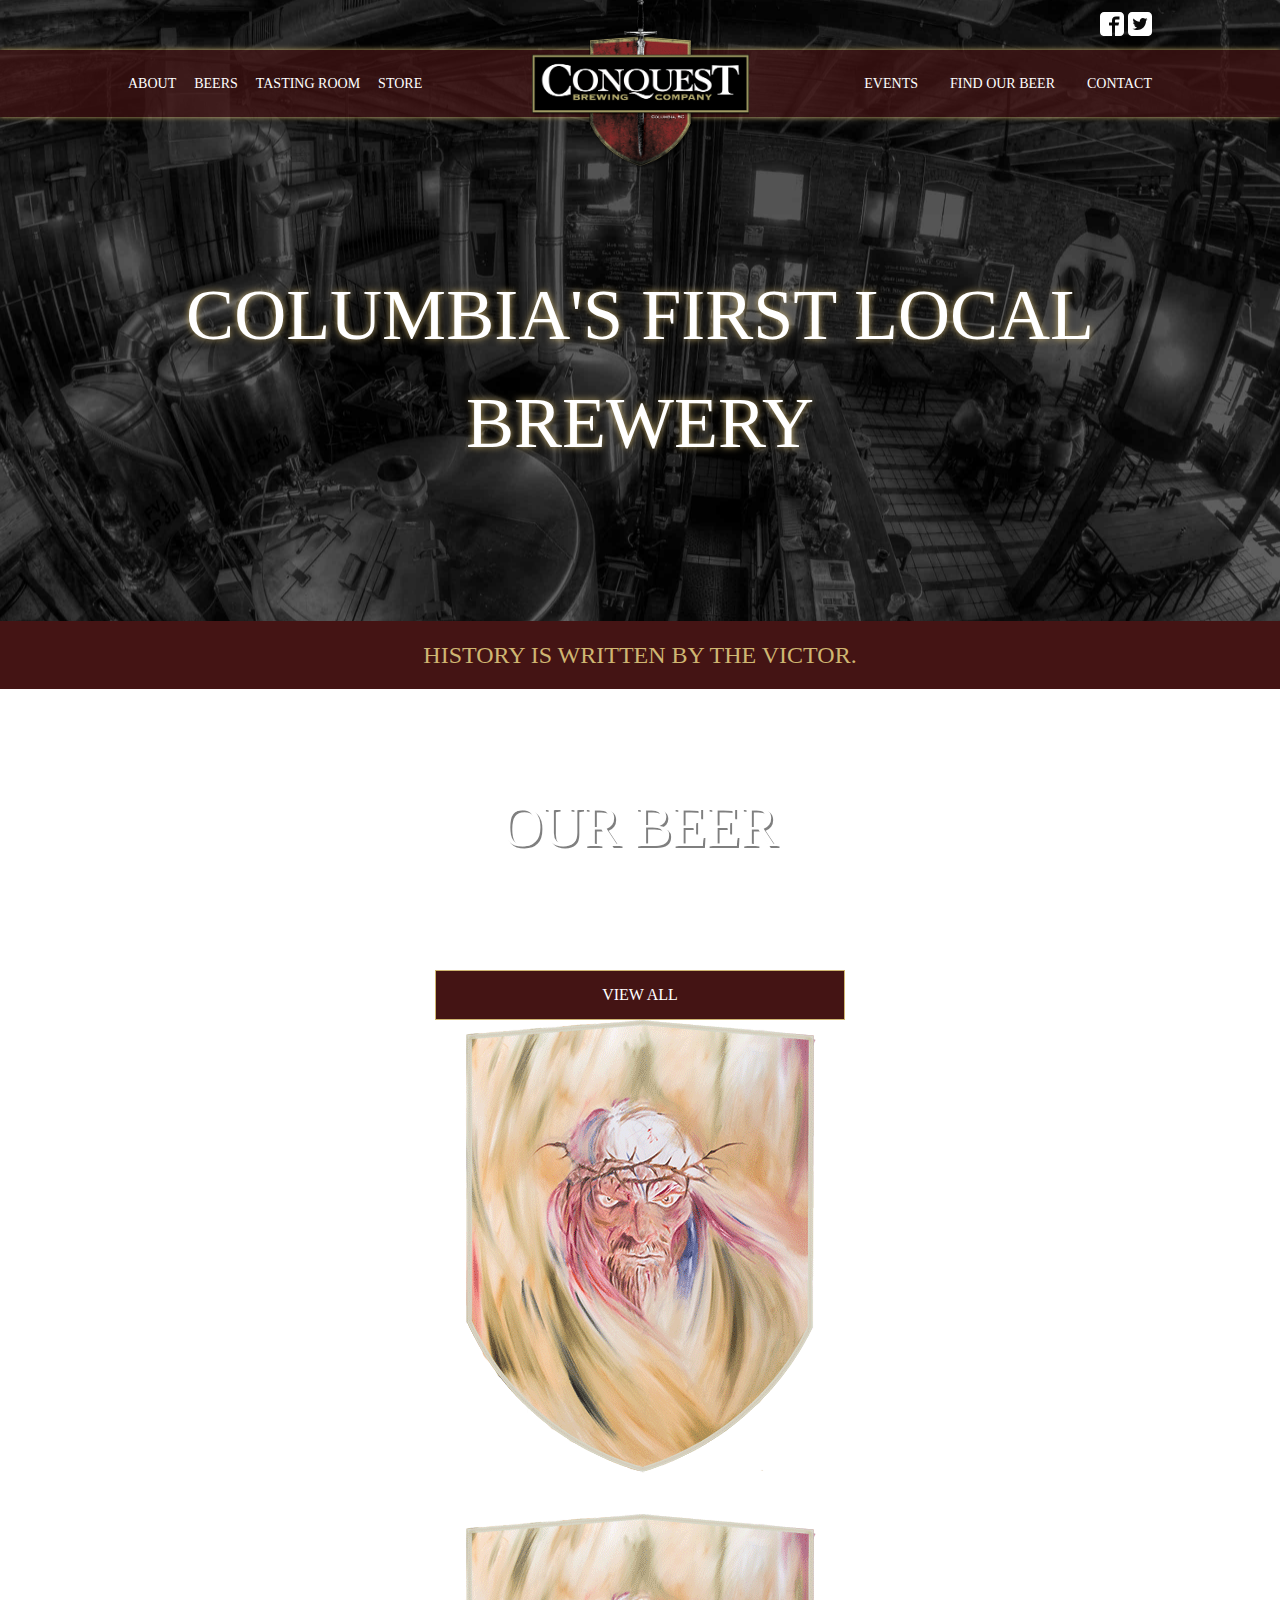
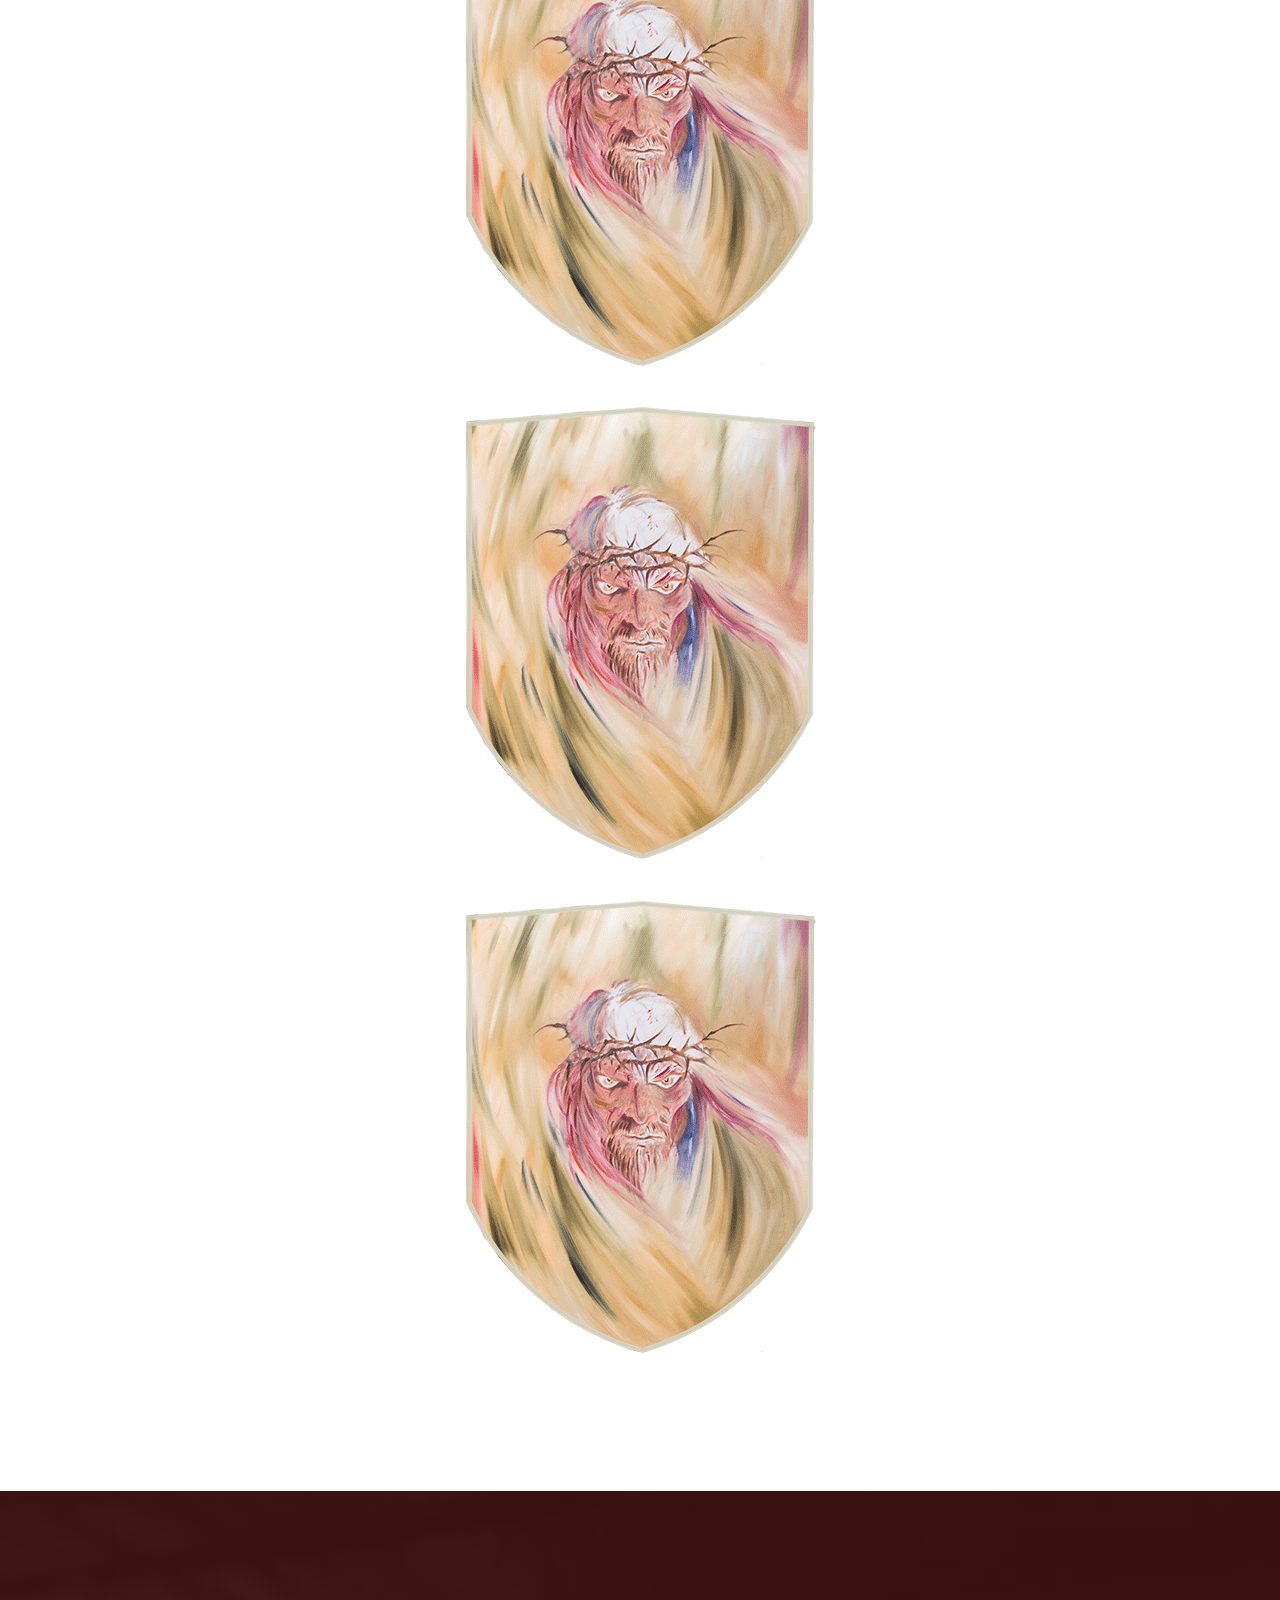
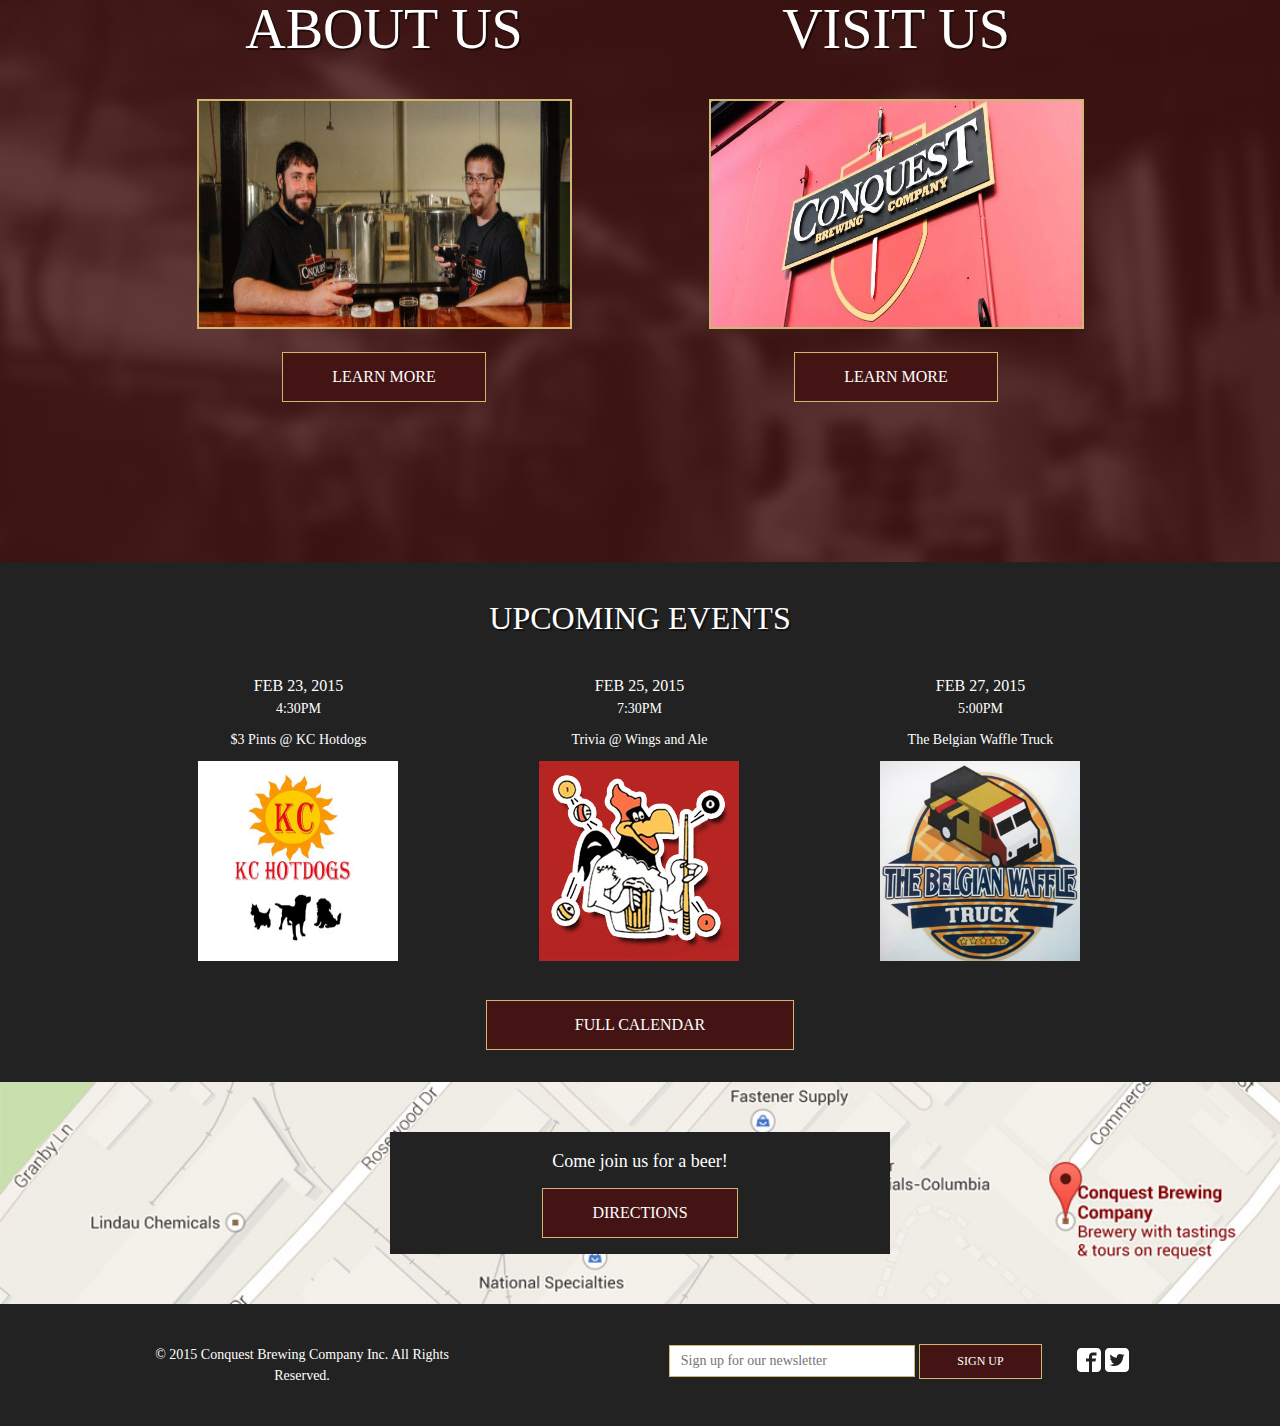
==== commit e93c6ca0: "Homepage pretty much done, needs tweaks and jQuery" ====
--- a/index.html
+++ b/index.html
@@ -35,15 +35,19 @@
                 <nav class="main-nav">
                     <div class="container clearfix">
                         <a href="#" class="menu">Menu</a>
-                        <ul class="full-nav">
-                            <li><a href="about.html">About</a></li>
-                            <li><a href="beers.html">Beers</a></li>
-                            <li><a href="tastingroom.html">Tasting Room</a></li>
-                            <li><a href="http://www.conquestbrewing.storenvy.com/">Store</a></li>
-                            <li><a href="events.html">Events</a></li>
-                            <li><a href="find.html">Find our beer</a></li>
-                            <li><a href="contact.html">Contact</a></li>
-                        </ul>
+                        <div class="full-nav">
+                            <ul class="left-side nav-bar">
+                                <li><a href="about.html">About</a></li>
+                                <li><a href="beers.html">Beers</a></li>
+                                <li><a href="tastingroom.html">Tasting Room</a></li>
+                                <li><a href="http://www.conquestbrewing.storenvy.com/">Store</a></li>
+                            </ul><!-- end left-side -->
+                            <ul class="right-side nav-bar">
+                                <li><a href="events.html">Events</a></li>
+                                <li><a href="find.html">Find our beer</a></li>
+                                <li><a href="contact.html">Contact</a></li>
+                            </ul>
+                        </div><!-- end right-side -->
                     </div><!-- end container -->
                 </nav><!-- end main-nav -->
 
@@ -94,7 +98,7 @@
                 <h2>Our Beer</h2>
                 <p>Our beers pay homage to bygone times of war and peace, to tales both fantastic and dreadfully real. We believe that the onward march of history will show that in the end, honor is what makes a man, and taste is what makes a beer– not marketing, not hype. Taste. And we do not intend to be lost to the annals of history.</p>
                 
-                <a href="beer.html" class="button">Learn More</a><!-- end button -->
+                <a href="beer.html" class="button">View All</a><!-- end button -->
                 
                 <div class="shields clearfix">
                 
--- a/css/main.css
+++ b/css/main.css
@@ -28,7 +28,7 @@
       font-size: 2.5em; } }
   @media screen and (min-width: 1024px) {
     h2 {
-      font-size: 3em; } }
+      font-size: 3.5em; } }
 
 p {
   margin: 0; }
@@ -77,7 +77,7 @@
       width: 80%; } }
   @media screen and (min-width: 1024px) {
     .container {
-      max-width: 960px; } }
+      max-width: 1024px; } }
 
 @media screen and (min-width: 1024px) {
   section.beer {
@@ -276,6 +276,9 @@
     @media screen and (min-width: 768px) {
       .main-header .menu {
         font-size: 1.5em; } }
+    @media screen and (min-width: 1024px) {
+      .main-header .menu {
+        display: none; } }
   .main-header .social {
     position: absolute;
     top: 32px;
@@ -291,6 +294,35 @@
         right: 10%; } }
   .main-header .full-nav {
     display: none; }
+    @media screen and (min-width: 1024px) {
+      .main-header .full-nav {
+        display: block;
+        list-style: none;
+        position: relative;
+        height: 35px; }
+        .main-header .full-nav ul {
+          list-style: none;
+          padding: 0; }
+        .main-header .full-nav li {
+          display: inline; }
+        .main-header .full-nav .nav-bar {
+          top: 5px; }
+        .main-header .full-nav .left-side {
+          position: absolute;
+          left: 0;
+          z-index: 100000; }
+          .main-header .full-nav .left-side a {
+            display: inline-block;
+            padding-right: 1em;
+            font-size: 0.875em; }
+        .main-header .full-nav .right-side {
+          position: absolute;
+          right: 0;
+          z-index: 100000; }
+          .main-header .full-nav .right-side a {
+            display: inline-block;
+            padding-left: 2em;
+            font-size: 0.875em; } }
 
 .catchphrase {
   background: #441414;
@@ -307,44 +339,6 @@
     @media screen and (min-width: 1024px) {
       .catchphrase p {
         font-size: 1.5em; } }
-
-.beer {
-  background: linear-gradient(rgba(66, 66, 66, 0.85), rgba(66, 66, 66, 0.85)), url("../img/tap-handles.jpg") no-repeat;
-  background-size: cover;
-  height: 100%;
-  padding: 2em 0; }
-  .beer p {
-    margin-bottom: 1.5em; }
-  .beer .button {
-    margin-bottom: 2em; }
-    @media screen and (min-width: 768px) {
-      .beer .button {
-        margin-bottom: 4em; } }
-    @media screen and (min-width: 1024px) {
-      .beer .button {
-        width: 20%; } }
-  .beer img {
-    width: 60%;
-    margin-bottom: 0.75em;
-    -webkit-box-shadow: 0px 7px 20px 0px rgba(0, 0, 0, 0.8);
-    -moz-box-shadow: 0px 7px 20px 0px rgba(0, 0, 0, 0.8);
-    box-shadow: 0px 7px 20px 0px rgba(0, 0, 0, 0.8); }
-  .beer .beer-shield {
-    margin-bottom: 3em;
-    display: block; }
-    @media screen and (min-width: 1024px) {
-      .beer .beer-shield {
-        margin-bottom: 0; } }
-    @media screen and (min-width: 768px) {
-      .beer .beer-shield {
-        width: 50%;
-        float: left; } }
-    @media screen and (min-width: 1024px) {
-      .beer .beer-shield {
-        width: 25%; } }
-    @media screen and (min-width: 1024px) {
-      .beer .beer-shield p {
-        font-size: 1em; } }
 
 .about-visit {
   background: linear-gradient(rgba(68, 20, 20, 0.85), rgba(68, 20, 20, 0.85)), url("../img/brewery-room.jpg") no-repeat;
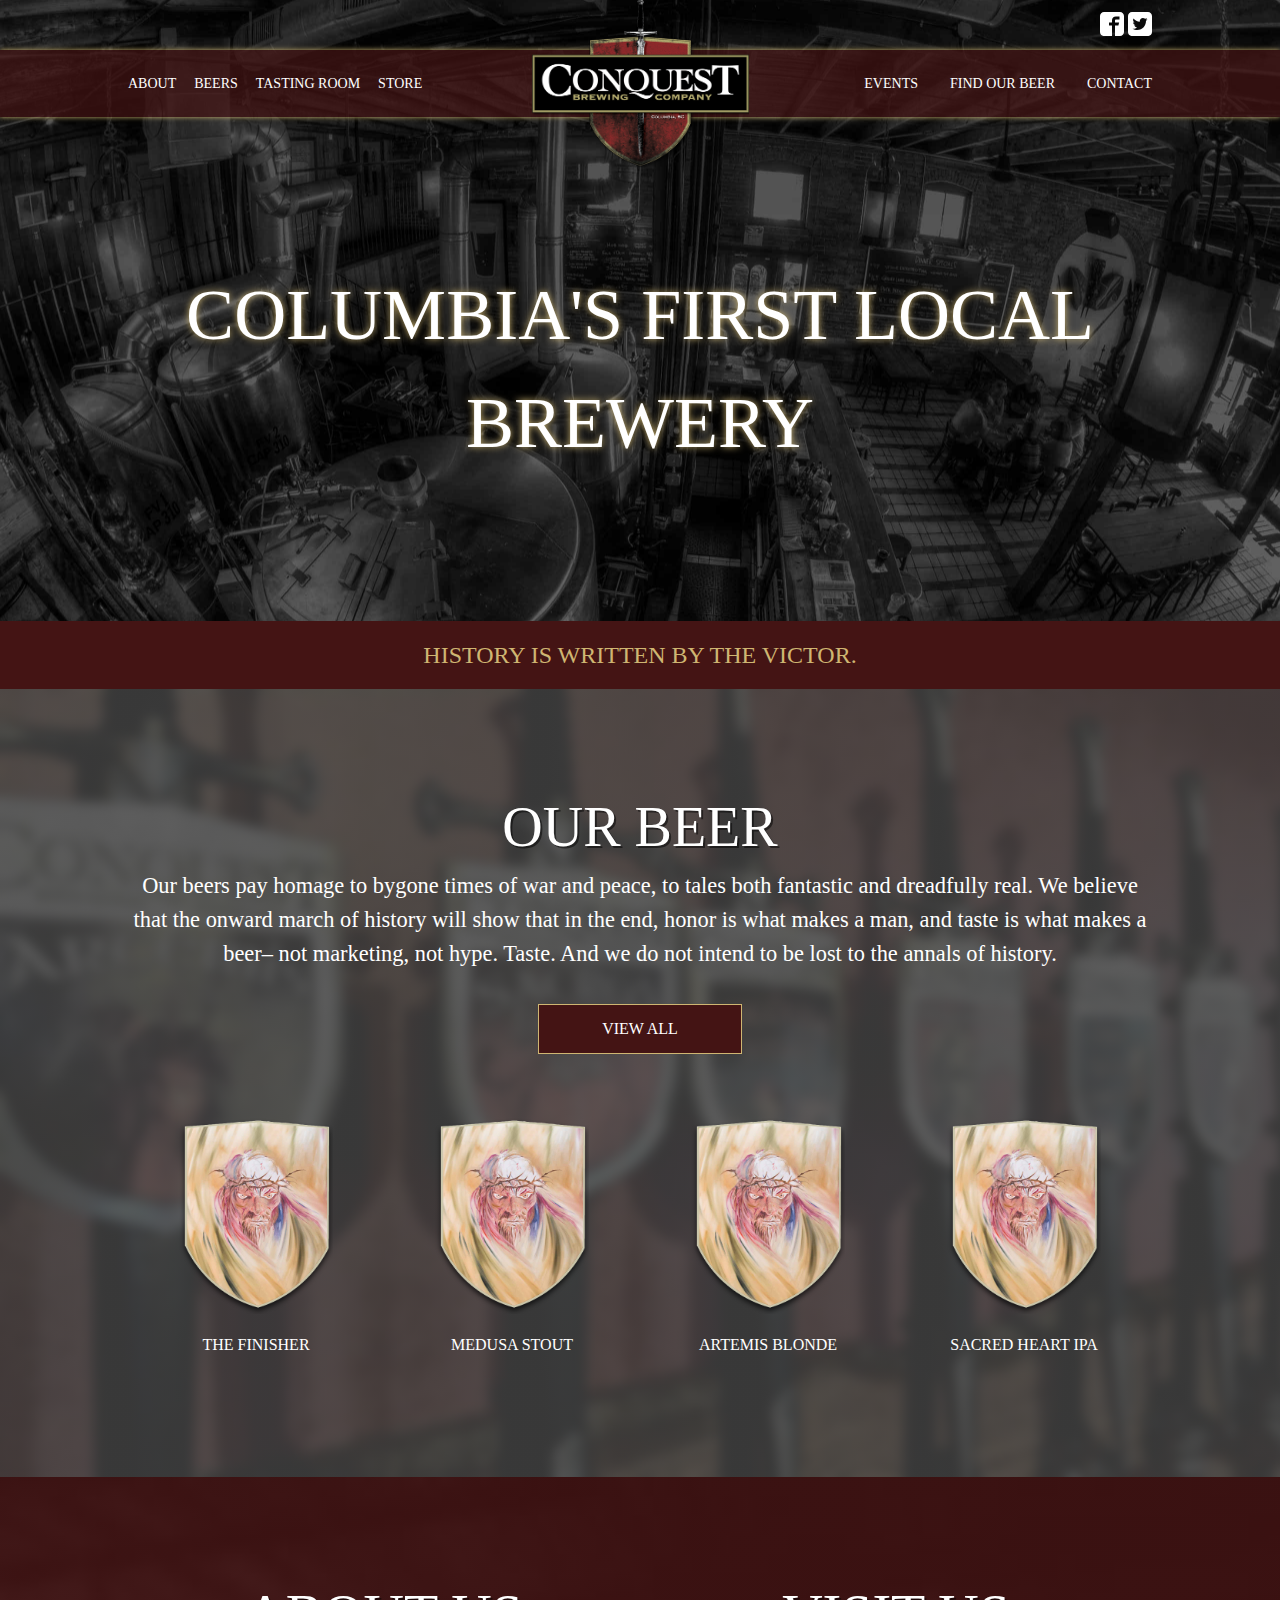
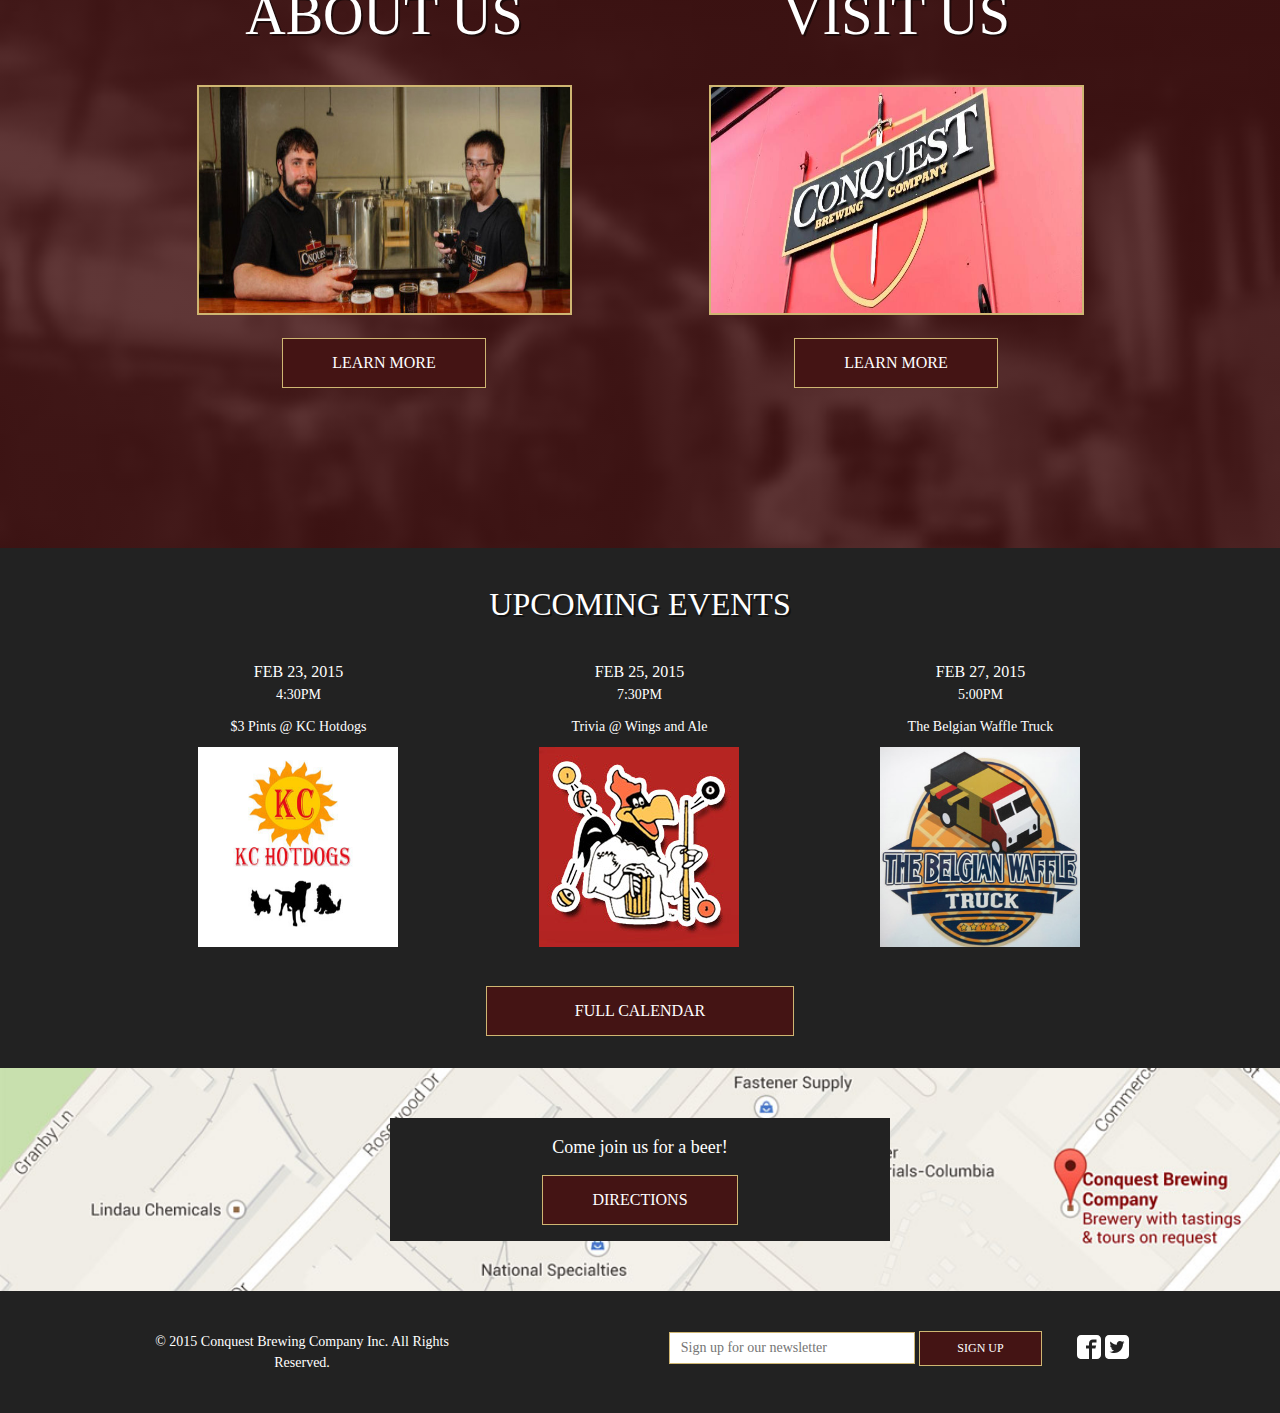
==== commit 81b0967e: "All pages done." ====
--- a/index.html
+++ b/index.html
@@ -98,27 +98,27 @@
                 <h2>Our Beer</h2>
                 <p>Our beers pay homage to bygone times of war and peace, to tales both fantastic and dreadfully real. We believe that the onward march of history will show that in the end, honor is what makes a man, and taste is what makes a beer– not marketing, not hype. Taste. And we do not intend to be lost to the annals of history.</p>
                 
-                <a href="beer.html" class="button">View All</a><!-- end button -->
+                <a href="beers.html" class="button">View All</a><!-- end button -->
                 
                 <div class="shields clearfix">
                 
-                    <a href="beer.html" class="beer-shield">
-                        <img src="img/finisher_shield.png" alt="A medieval shield with a white painting of an angry man">
+                    <a href="beer-details.html" class="beer-shield">
+                        <img src="img/finisher-shield.png" alt="A medieval shield with a white painting of an angry man">
                         <p>The Finisher</p>
                     </a><!-- end beer-shield -->
                 
-                    <a href="beer.html" class="beer-shield">
-                        <img src="img/finisher_shield.png" alt="A medieval shield with a white painting of an angry man">
+                    <a href="beer-details.html" class="beer-shield">
+                        <img src="img/finisher-shield.png" alt="A medieval shield with a white painting of an angry man">
                         <p>Medusa Stout</p>
                     </a><!-- end beer-shield -->
                 
-                    <a href="beer.html" class="beer-shield">
-                        <img src="img/finisher_shield.png" alt="A medieval shield with a white painting of an angry man">
+                    <a href="beer-details.html" class="beer-shield">
+                        <img src="img/finisher-shield.png" alt="A medieval shield with a white painting of an angry man">
                         <p>Artemis Blonde</p>
                     </a><!-- end beer-shield -->
                 
-                    <a href="beer.html" class="beer-shield">
-                        <img src="img/finisher_shield.png" alt="A medieval shield with a white painting of an angry man">
+                    <a href="beer-details.html" class="beer-shield">
+                        <img src="img/finisher-shield.png" alt="A medieval shield with a white painting of an angry man">
                         <p>Sacred Heart IPA</p>
                     </a><!-- end beer-shield -->
                 
--- a/css/main.css
+++ b/css/main.css
@@ -340,6 +340,157 @@
       .catchphrase p {
         font-size: 1.5em; } }
 
+.beer-page {
+  background-image: url("../img/beer-hero-image.jpg"); }
+  @media screen and (min-width: 768px) {
+    .beer-page {
+      min-height: 400px;
+      max-height: 400px; } }
+  .beer-page h2 {
+    padding: 1.5em;
+    font-size: 2.275em; }
+    @media screen and (min-width: 768px) {
+      .beer-page h2 {
+        padding: 2em;
+        font-size: 3.5em; } }
+    @media screen and (min-width: 1024px) {
+      .beer-page h2 {
+        padding: 1.7em;
+        font-size: 4em; } }
+
+.internal-nav {
+  background: #424242; }
+  .internal-nav ul {
+    list-style: none; }
+    @media screen and (min-width: 768px) {
+      .internal-nav ul {
+        text-align: center; } }
+  .internal-nav li {
+    padding: 0.5em 0;
+    border-bottom: 1px solid #cfb672; }
+    .internal-nav li:last-child {
+      border-bottom: none; }
+    @media screen and (min-width: 768px) {
+      .internal-nav li {
+        border: none;
+        display: inline-block;
+        padding: 1em 0;
+        padding-right: 5em; }
+        .internal-nav li:last-child {
+          padding-right: 0; } }
+  @media screen and (min-width: 768px) {
+    .internal-nav a {
+      font-size: 1.25em; } }
+
+.banner {
+  background: #222;
+  padding: 1em 0;
+  border-top: 1px solid #cfb672;
+  border-bottom: 1px solid #cfb672; }
+  .banner h2 {
+    color: #cfb672;
+    font-size: 1.5em; }
+    @media screen and (min-width: 768px) {
+      .banner h2 {
+        font-size: 2.5em; } }
+
+.beer-details {
+  padding: 4em 0;
+  border-bottom: 1px solid #cfb672; }
+  .beer-details:last-child {
+    border-bottom: none; }
+  .beer-details h3 {
+    color: #ba3737;
+    font-size: 1.625em;
+    text-shadow: 0.5px 0.5px 0px rgba(207, 182, 114, 0.5);
+    margin-bottom: 0.25em; }
+    @media screen and (min-width: 768px) {
+      .beer-details h3 {
+        font-size: 2.75em; } }
+
+@media screen and (min-width: 1024px) {
+  .beer-desc {
+    text-align: left;
+    float: left;
+    width: 60%; } }
+.beer-desc p {
+  margin-bottom: 1em; }
+  @media screen and (min-width: 1024px) {
+    .beer-desc p {
+      line-height: 1.8; } }
+
+.sacred {
+  background: linear-gradient(rgba(34, 34, 34, 0.7), rgba(34, 34, 34, 0.7)), url("../img/sacred-heart.jpg") no-repeat;
+  background-size: cover;
+  background-position: center center;
+  height: 100%; }
+
+.artemis {
+  background: linear-gradient(rgba(34, 34, 34, 0.7), rgba(34, 34, 34, 0.7)), url("../img/artemis.jpg") no-repeat;
+  background-size: cover;
+  background-position: center center;
+  height: 100%; }
+
+.warrior {
+  background: linear-gradient(rgba(34, 34, 34, 0.7), rgba(34, 34, 34, 0.7)), url("../img/warrior.jpg") no-repeat;
+  background-size: cover;
+  background-position: center center;
+  height: 100%; }
+
+.medusa {
+  background: linear-gradient(rgba(34, 34, 34, 0.7), rgba(34, 34, 34, 0.7)), url("../img/medusa.jpg") no-repeat;
+  background-size: cover;
+  background-position: center center;
+  height: 100%; }
+
+.finisher {
+  background: linear-gradient(rgba(34, 34, 34, 0.7), rgba(34, 34, 34, 0.7)), url("../img/finisher.jpg") no-repeat;
+  background-size: cover;
+  background-position: center center;
+  height: 100%; }
+
+.vitals {
+  padding: 1em;
+  border: 1px solid #cfb672;
+  margin-top: 2em;
+  text-align: left; }
+  @media screen and (min-width: 768px) {
+    .vitals {
+      padding: 1em 2em;
+      width: 60%;
+      margin-right: auto;
+      margin-left: auto; } }
+  @media screen and (min-width: 1024px) {
+    .vitals {
+      float: right;
+      width: 31%;
+      margin-top: 0; } }
+  .vitals h4 {
+    font-family: "Cinzel", serif;
+    color: #ba3737;
+    text-shadow: 0.5px 0.5px 0px rgba(207, 182, 114, 0.5);
+    margin: 0 0 0.75em;
+    font-size: 1.5em;
+    text-align: center; }
+    @media screen and (min-width: 768px) {
+      .vitals h4 {
+        font-size: 2em;
+        margin-bottom: 0.25em; } }
+  .vitals p {
+    font-size: 0.875em;
+    margin-bottom: 0.5em; }
+    @media screen and (min-width: 768px) {
+      .vitals p {
+        font-size: 1.25em;
+        margin-bottom: 0.625em; } }
+    @media screen and (min-width: 768px) {
+      .vitals p {
+        margin-bottom: 0.25em;
+        font-size: 1em; } }
+  .vitals .bold {
+    color: #cfb672;
+    font-weight: 700; }
+
 .about-visit {
   background: linear-gradient(rgba(68, 20, 20, 0.85), rgba(68, 20, 20, 0.85)), url("../img/brewery-room.jpg") no-repeat;
   background-size: cover;
@@ -396,4 +547,344 @@
       .upcoming .event p:first-child {
         margin-bottom: 0; }
 
+.beer {
+  background: linear-gradient(rgba(66, 66, 66, 0.85), rgba(66, 66, 66, 0.85)), url("../img/tap-handles.jpg") no-repeat;
+  background-size: cover;
+  height: 100%;
+  padding: 2em 0; }
+  .beer p {
+    margin-bottom: 1.5em; }
+  .beer .button {
+    margin-bottom: 2em; }
+    @media screen and (min-width: 768px) {
+      .beer .button {
+        margin-bottom: 4em; } }
+    @media screen and (min-width: 1024px) {
+      .beer .button {
+        width: 20%; } }
+  .beer img {
+    width: 60%;
+    margin-bottom: 0.75em; }
+  .beer .beer-shield {
+    margin-bottom: 3em;
+    display: block; }
+    @media screen and (min-width: 1024px) {
+      .beer .beer-shield {
+        margin-bottom: 0; } }
+    @media screen and (min-width: 768px) {
+      .beer .beer-shield {
+        width: 50%;
+        float: left; } }
+    @media screen and (min-width: 1024px) {
+      .beer .beer-shield {
+        width: 25%; } }
+    @media screen and (min-width: 1024px) {
+      .beer .beer-shield p {
+        font-size: 1em; } }
+
+.beer-page {
+  background-image: url("../img/beer-hero-image.jpg"); }
+  @media screen and (min-width: 768px) {
+    .beer-page {
+      min-height: 400px;
+      max-height: 400px; } }
+  .beer-page h2 {
+    padding: 1.5em;
+    font-size: 2.275em; }
+    @media screen and (min-width: 768px) {
+      .beer-page h2 {
+        padding: 2em;
+        font-size: 3.5em; } }
+    @media screen and (min-width: 1024px) {
+      .beer-page h2 {
+        padding: 1.7em;
+        font-size: 4em; } }
+
+.internal-nav {
+  background: #424242; }
+  .internal-nav ul {
+    list-style: none; }
+    @media screen and (min-width: 768px) {
+      .internal-nav ul {
+        text-align: center; } }
+  .internal-nav li {
+    padding: 0.5em 0;
+    border-bottom: 1px solid #cfb672; }
+    .internal-nav li:last-child {
+      border-bottom: none; }
+    @media screen and (min-width: 768px) {
+      .internal-nav li {
+        border: none;
+        display: inline-block;
+        padding: 1em 0;
+        padding-right: 5em; }
+        .internal-nav li:last-child {
+          padding-right: 0; } }
+  @media screen and (min-width: 768px) {
+    .internal-nav a {
+      font-size: 1.25em; } }
+
+.banner {
+  background: #222;
+  padding: 1em 0;
+  border-top: 1px solid #cfb672;
+  border-bottom: 1px solid #cfb672; }
+  .banner h2 {
+    color: #cfb672;
+    font-size: 1.5em; }
+    @media screen and (min-width: 768px) {
+      .banner h2 {
+        font-size: 2.5em; } }
+
+.beer-details {
+  padding: 4em 0;
+  border-bottom: 1px solid #cfb672; }
+  .beer-details:last-child {
+    border-bottom: none; }
+  .beer-details h3 {
+    color: #ba3737;
+    font-size: 1.625em;
+    text-shadow: 0.5px 0.5px 0px rgba(207, 182, 114, 0.5);
+    margin-bottom: 0.25em; }
+    @media screen and (min-width: 768px) {
+      .beer-details h3 {
+        font-size: 2.75em; } }
+
+@media screen and (min-width: 1024px) {
+  .beer-desc {
+    text-align: left;
+    float: left;
+    width: 60%; } }
+.beer-desc p {
+  margin-bottom: 1em; }
+  @media screen and (min-width: 1024px) {
+    .beer-desc p {
+      line-height: 1.8; } }
+
+.sacred {
+  background: linear-gradient(rgba(34, 34, 34, 0.7), rgba(34, 34, 34, 0.7)), url("../img/sacred-heart.jpg") no-repeat;
+  background-size: cover;
+  background-position: center center;
+  height: 100%; }
+
+.artemis {
+  background: linear-gradient(rgba(34, 34, 34, 0.7), rgba(34, 34, 34, 0.7)), url("../img/artemis.jpg") no-repeat;
+  background-size: cover;
+  background-position: center center;
+  height: 100%; }
+
+.warrior {
+  background: linear-gradient(rgba(34, 34, 34, 0.7), rgba(34, 34, 34, 0.7)), url("../img/warrior.jpg") no-repeat;
+  background-size: cover;
+  background-position: center center;
+  height: 100%; }
+
+.medusa {
+  background: linear-gradient(rgba(34, 34, 34, 0.7), rgba(34, 34, 34, 0.7)), url("../img/medusa.jpg") no-repeat;
+  background-size: cover;
+  background-position: center center;
+  height: 100%; }
+
+.finisher {
+  background: linear-gradient(rgba(34, 34, 34, 0.7), rgba(34, 34, 34, 0.7)), url("../img/finisher.jpg") no-repeat;
+  background-size: cover;
+  background-position: center center;
+  height: 100%; }
+
+.vitals {
+  padding: 1em;
+  border: 1px solid #cfb672;
+  margin-top: 2em;
+  text-align: left; }
+  @media screen and (min-width: 768px) {
+    .vitals {
+      padding: 1em 2em;
+      width: 60%;
+      margin-right: auto;
+      margin-left: auto; } }
+  @media screen and (min-width: 1024px) {
+    .vitals {
+      float: right;
+      width: 31%;
+      margin-top: 0; } }
+  .vitals h4 {
+    font-family: "Cinzel", serif;
+    color: #ba3737;
+    text-shadow: 0.5px 0.5px 0px rgba(207, 182, 114, 0.5);
+    margin: 0 0 0.75em;
+    font-size: 1.5em;
+    text-align: center; }
+    @media screen and (min-width: 768px) {
+      .vitals h4 {
+        font-size: 2em;
+        margin-bottom: 0.25em; } }
+  .vitals p {
+    font-size: 0.875em;
+    margin-bottom: 0.5em; }
+    @media screen and (min-width: 768px) {
+      .vitals p {
+        font-size: 1.25em;
+        margin-bottom: 0.625em; } }
+    @media screen and (min-width: 768px) {
+      .vitals p {
+        margin-bottom: 0.25em;
+        font-size: 1em; } }
+  .vitals .bold {
+    color: #cfb672;
+    font-weight: 700; }
+
+.details-page {
+  background: linear-gradient(rgba(34, 34, 34, 0.5), rgba(34, 34, 34, 0.5)), url("../img/sacred-heart.jpg");
+  background-size: cover;
+  background-position: center center; }
+  @media screen and (min-width: 768px) {
+    .details-page {
+      min-height: 400px;
+      max-height: 400px; } }
+  .details-page h2 {
+    padding: 1.5em 0;
+    font-size: 2.275em; }
+    @media screen and (min-width: 768px) {
+      .details-page h2 {
+        padding: 1.8em 0;
+        font-size: 3.5em; } }
+    @media screen and (min-width: 1024px) {
+      .details-page h2 {
+        padding: 1.7em 0;
+        font-size: 4em; } }
+
+.full-details {
+  padding: 3em 0;
+  color: #222;
+  background: linear-gradient(rgba(86, 78, 33, 0.5), rgba(86, 78, 33, 0.5)), url("../img/ricepaper2.png"); }
+  .full-details .beer-stats {
+    margin-bottom: 2em; }
+    @media screen and (min-width: 768px) {
+      .full-details .beer-stats {
+        margin-bottom: 2.5em; } }
+    @media screen and (min-width: 1024px) {
+      .full-details .beer-stats {
+        float: left;
+        width: 40%;
+        margin-bottom: 0; } }
+  .full-details .beer-bottle {
+    width: 40%; }
+    @media screen and (min-width: 768px) {
+      .full-details .beer-bottle {
+        float: left;
+        width: 23%; } }
+    @media screen and (min-width: 1024px) {
+      .full-details .beer-bottle {
+        width: 32%; } }
+  @media screen and (min-width: 768px) {
+    .full-details .vitals-social {
+      float: right;
+      width: 70%; } }
+  @media screen and (min-width: 1024px) {
+    .full-details .vitals-social {
+      width: 66%;
+      margin-bottom: 1em; } }
+  .full-details .ratings {
+    display: block;
+    width: 100%;
+    min-height: 50px;
+    max-height: 50px;
+    background-size: cover;
+    background-position: center center;
+    background-repeat: no-repeat;
+    margin-bottom: 0.875em; }
+  .full-details .ratebeer {
+    background-image: url("../img/ratebeer.gif"); }
+  .full-details .beeradvocate {
+    background-image: url("../img/beeradvocate.gif"); }
+  .full-details .vitals {
+    margin-top: 0;
+    border: 2px solid #ccc;
+    background: #222;
+    margin-bottom: 0.875em; }
+    @media screen and (min-width: 768px) {
+      .full-details .vitals {
+        width: 100%; } }
+    @media screen and (min-width: 1024px) {
+      .full-details .vitals {
+        margin-bottom: 0.275em; } }
+    .full-details .vitals h4 {
+      background: #441414;
+      border: 1px solid #ccc;
+      color: #cfb672;
+      text-shadow: 0.5px 0.5px #222; }
+      @media screen and (min-width: 1024px) {
+        .full-details .vitals h4 {
+          font-size: 1.25em; } }
+    .full-details .vitals p {
+      color: #fff; }
+      @media screen and (min-width: 1024px) {
+        .full-details .vitals p {
+          font-size: 0.75em;
+          margin-bottom: 0.75em; }
+          .full-details .vitals p:last-child {
+            margin-bottom: 0; } }
+  @media screen and (min-width: 768px) {
+    .full-details .share {
+      width: 107%; } }
+  @media screen and (min-width: 1024px) {
+    .full-details .share {
+      clear: both; } }
+  .full-details .share-button {
+    display: block;
+    min-height: 50px;
+    max-height: 50px;
+    color: #fff;
+    padding: 1em;
+    margin-bottom: 0.875em; }
+    @media screen and (min-width: 768px) {
+      .full-details .share-button {
+        width: 31%;
+        display: inline-block;
+        padding: 0.825em; } }
+    @media screen and (min-width: 1024px) {
+      .full-details .share-button {
+        width: 49%;
+        display: inline-block;
+        padding: 0.875em; } }
+  .full-details .facebook {
+    background: #2c5a9e; }
+  .full-details .twitter {
+    background: #3e86f1; }
+  @media screen and (min-width: 1024px) {
+    .full-details .beer-description {
+      float: right;
+      width: 51%; } }
+  .full-details .beer-description .quote {
+    font-family: "Cinzel", serif;
+    font-size: 1.25em;
+    margin-bottom: 1em; }
+    @media screen and (min-width: 768px) {
+      .full-details .beer-description .quote {
+        font-size: 1.75em; } }
+    @media screen and (min-width: 1024px) {
+      .full-details .beer-description .quote {
+        font-size: 1.25em; } }
+  .full-details .beer-description p {
+    margin-bottom: 1em; }
+    @media screen and (min-width: 1024px) {
+      .full-details .beer-description p {
+        font-size: 1em; } }
+  .full-details .beer-description .detail-button {
+    display: block;
+    min-height: 50px;
+    max-height: 50px;
+    color: #fff;
+    padding: 1em;
+    margin-bottom: 0.875em; }
+    @media screen and (min-width: 1024px) {
+      .full-details .beer-description .detail-button {
+        display: inline-block;
+        width: 49%;
+        font-size: 0.875em; } }
+  .full-details .beer-description .back {
+    background: #777; }
+  .full-details .beer-description .buy {
+    background: #441414; }
+
 /*# sourceMappingURL=main.css.map */
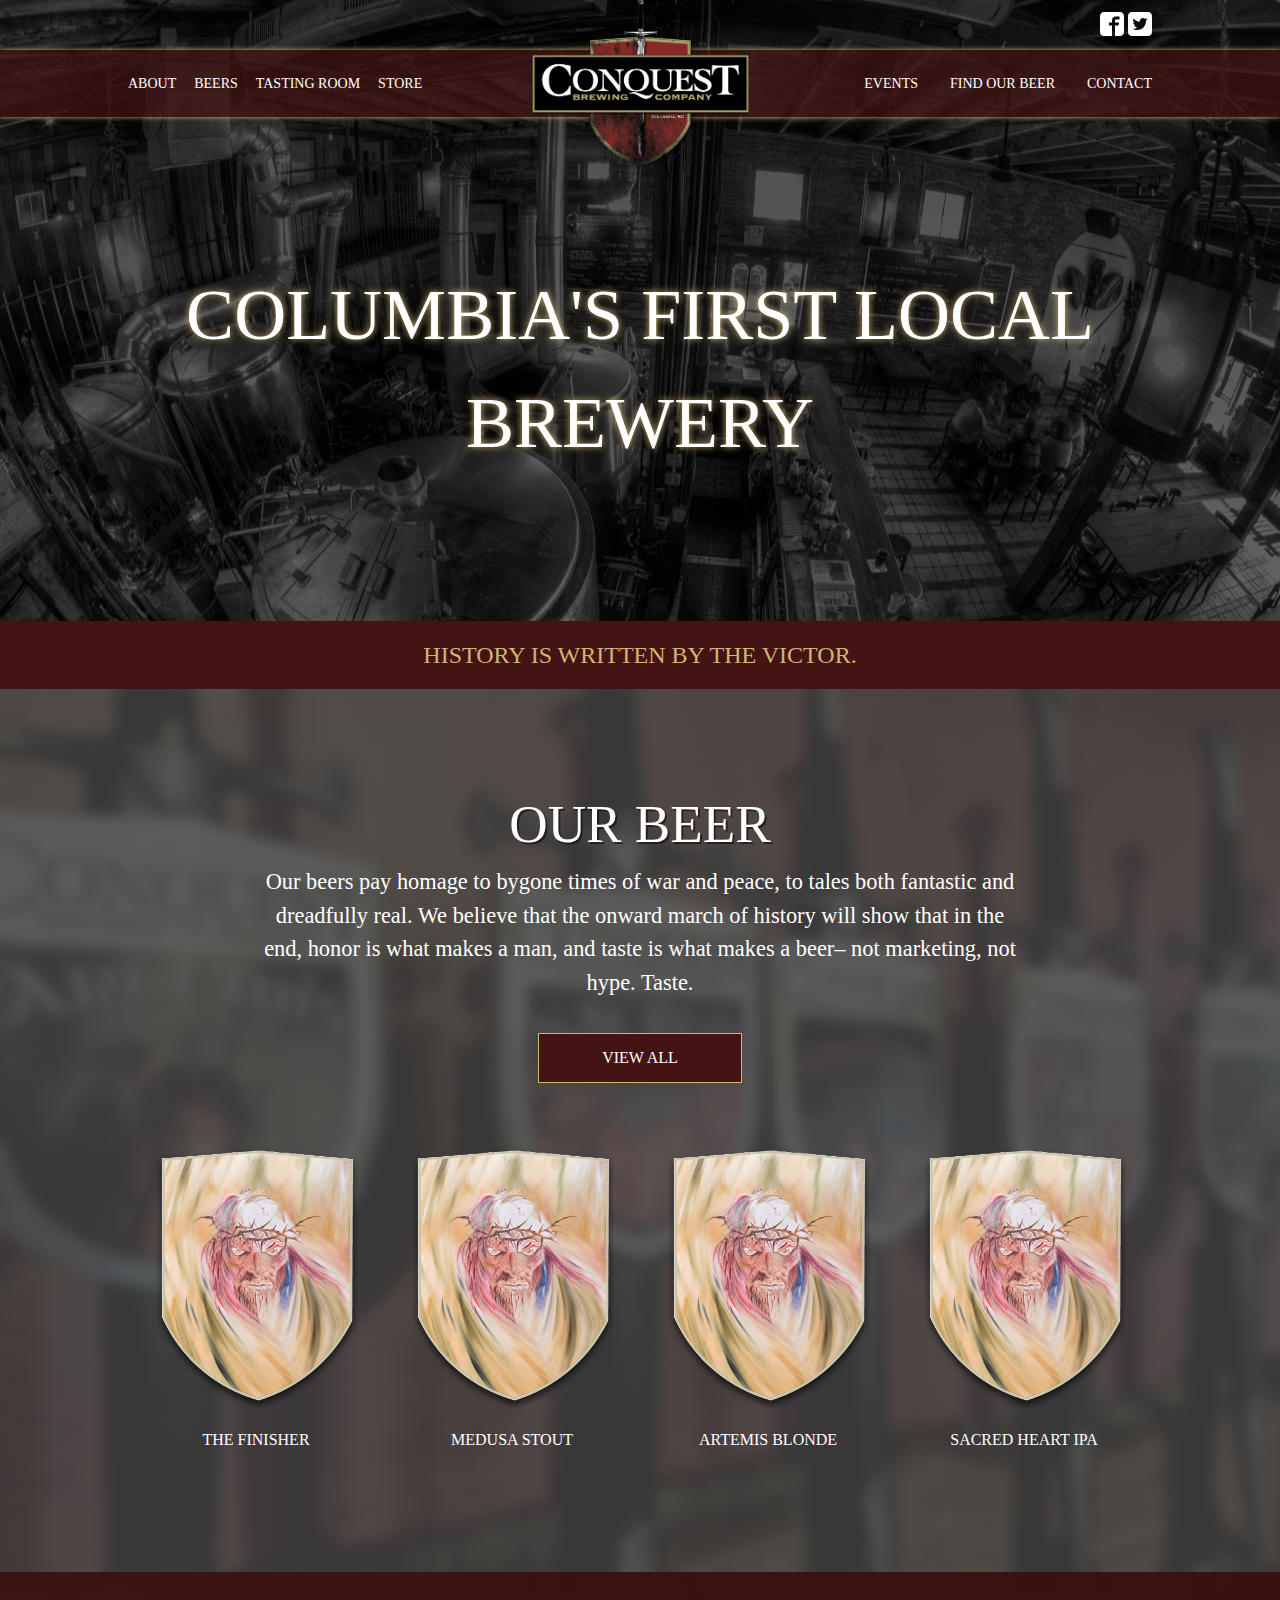
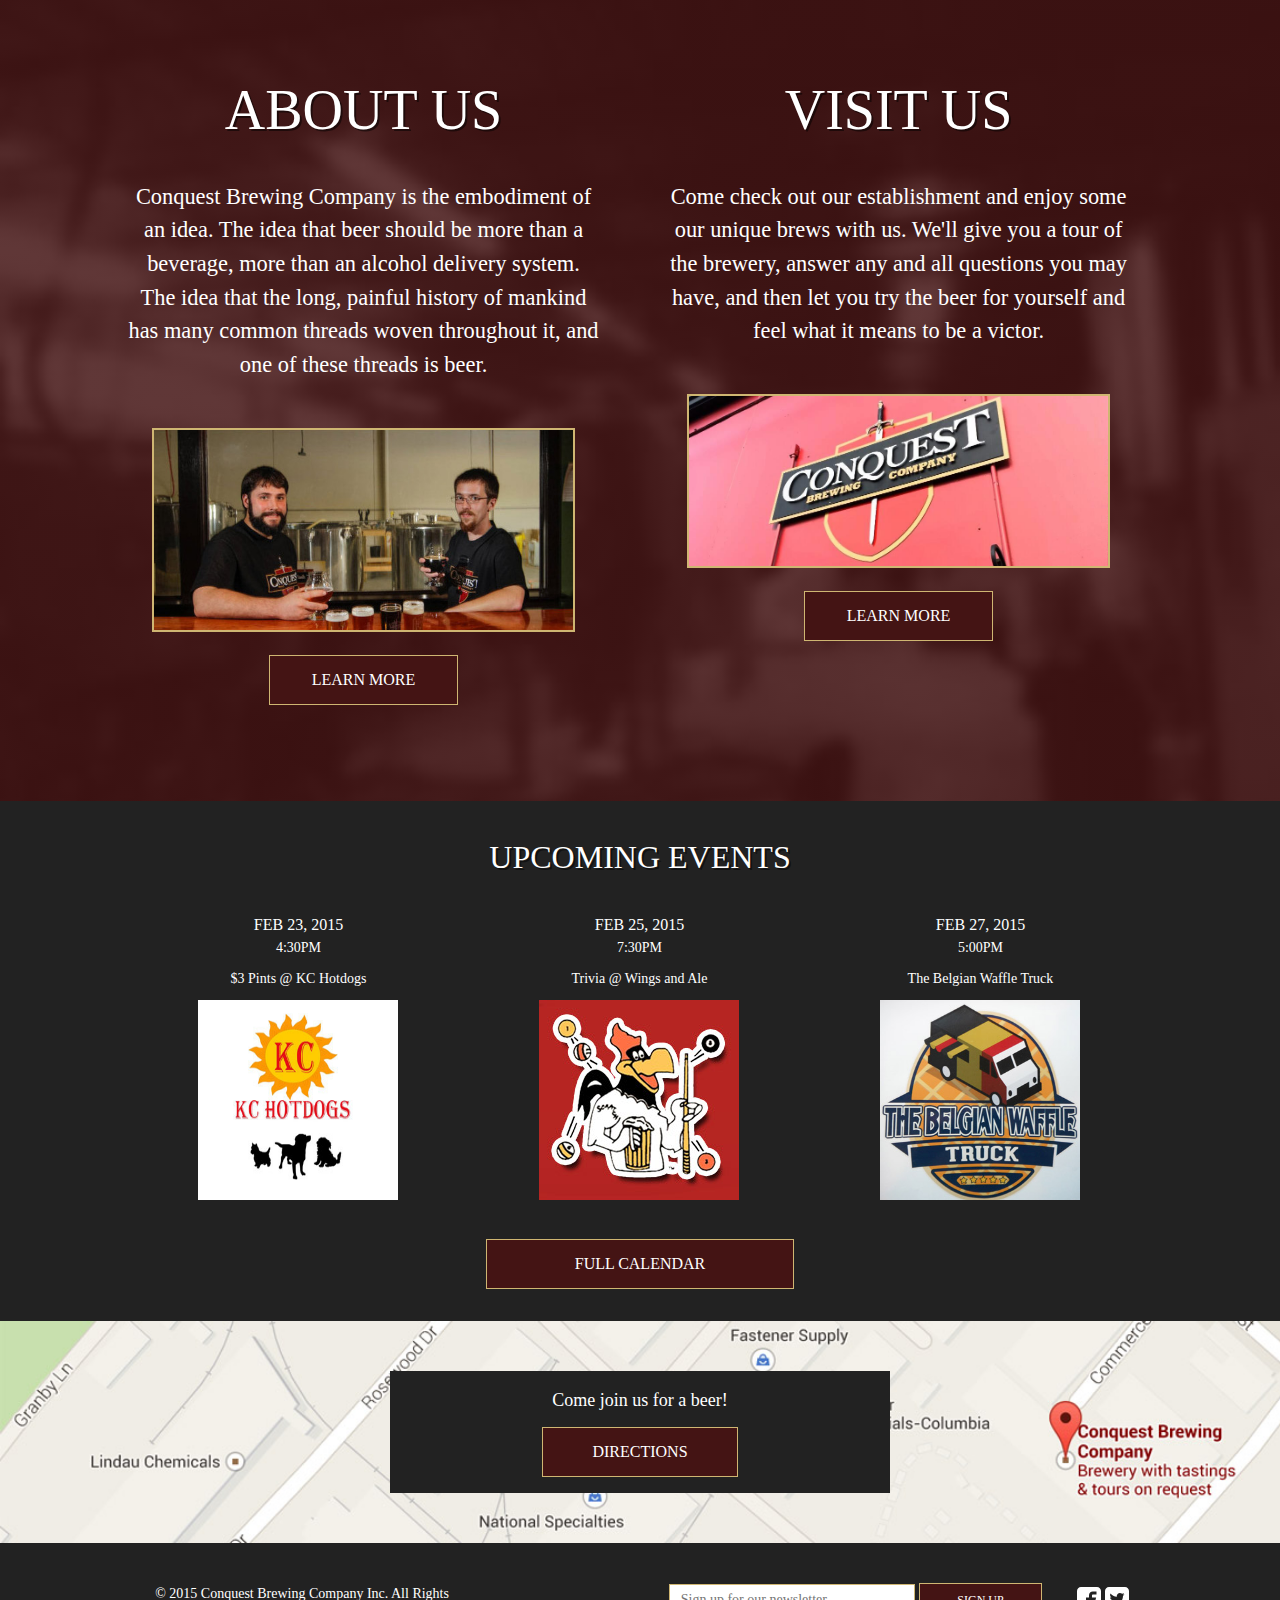
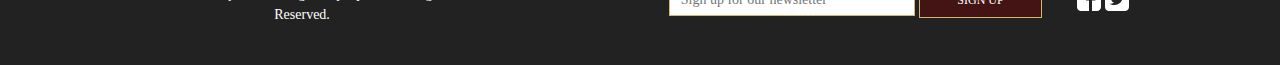
==== commit 2231dabd: "Tweaks and small changes" ====
--- a/index.html
+++ b/index.html
@@ -96,7 +96,7 @@
             <div class="container clearfix">
 
                 <h2>Our Beer</h2>
-                <p>Our beers pay homage to bygone times of war and peace, to tales both fantastic and dreadfully real. We believe that the onward march of history will show that in the end, honor is what makes a man, and taste is what makes a beer– not marketing, not hype. Taste. And we do not intend to be lost to the annals of history.</p>
+                <p>Our beers pay homage to bygone times of war and peace, to tales both fantastic and dreadfully real. We believe that the onward march of history will show that in the end, honor is what makes a man, and taste is what makes a beer– not marketing, not hype. Taste.</p>
                 
                 <a href="beers.html" class="button">View All</a><!-- end button -->
                 
@@ -143,12 +143,15 @@
 
                 <div class="column">
                     <h2>About Us</h2>
+                    <p>Conquest Brewing Company is the embodiment of an idea. The idea that beer should be more than a beverage, more than an alcohol delivery system. The idea that the long, painful history of mankind has many common threads woven throughout it, and one of these threads is beer.</p>
+                    <BR>
                     <img src="img/owners.jpg" alt="The owners of conquest brewery smiling at the camera inside the brewery and holding a beer glass">
                     <a href="about.html" class="button">Learn More</a><!-- end button -->
                 </div><!-- end column -->
                 
                 <div class="column">
                     <h2>Visit Us</h2>
+                    <p>Come check out our establishment and enjoy some our unique brews with us. We'll give you a tour of the brewery, answer any and all questions you may have, and then let you try the beer for yourself and feel what it means to be a victor.</p><BR>
                     <img src="img/building_front.jpg" alt="The front of the conquest brewery building with the shield logo featured">
                     <a href="visit.html" class="button">Learn More</a><!-- end button -->
                 </div><!-- end column -->
--- a/css/main.css
+++ b/css/main.css
@@ -498,21 +498,26 @@
   padding: 2em 0; }
   .about-visit h2 {
     margin-bottom: 0.5em; }
+  @media screen and (min-width: 1024px) {
+    .about-visit p {
+      margin-bottom: 1em; } }
   .about-visit img {
     max-width: 100%;
     margin-bottom: 1em;
     border: 2px solid #cfb672; }
     @media screen and (min-width: 1024px) {
       .about-visit img {
-        max-width: 375px;
-        max-height: 230px;
-        min-height: 230px; } }
+        max-width: 90%; } }
   .about-visit .column {
     margin-bottom: 4em; }
     @media screen and (min-width: 1024px) {
       .about-visit .column {
         float: left;
-        width: 50%; } }
+        width: 46%;
+        margin-right: 4em;
+        margin-bottom: 0; }
+        .about-visit .column:last-child {
+          margin-right: 0; } }
     .about-visit .column:last-child {
       margin-bottom: 0; }
 
@@ -552,8 +557,22 @@
   background-size: cover;
   height: 100%;
   padding: 2em 0; }
+  .beer h2 {
+    margin-top: 1em;
+    font-size: 2.325em; }
+    @media screen and (min-width: 768px) {
+      .beer h2 {
+        font-size: 3.325em; } }
+    @media screen and (min-width: 1024px) {
+      .beer h2 {
+        margin-top: 0; } }
   .beer p {
     margin-bottom: 1.5em; }
+    @media screen and (min-width: 1024px) {
+      .beer p {
+        width: 75%;
+        margin-left: auto;
+        margin-right: auto; } }
   .beer .button {
     margin-bottom: 2em; }
     @media screen and (min-width: 768px) {
@@ -565,22 +584,31 @@
   .beer img {
     width: 60%;
     margin-bottom: 0.75em; }
+    @media screen and (min-width: 1024px) {
+      .beer img {
+        width: 80%; } }
   .beer .beer-shield {
     margin-bottom: 3em;
     display: block; }
+    .beer .beer-shield:first-child {
+      margin-top: 3em; }
     @media screen and (min-width: 1024px) {
       .beer .beer-shield {
         margin-bottom: 0; } }
     @media screen and (min-width: 768px) {
       .beer .beer-shield {
         width: 50%;
-        float: left; } }
+        float: left; }
+        .beer .beer-shield:first-child {
+          margin-top: 0; } }
     @media screen and (min-width: 1024px) {
       .beer .beer-shield {
         width: 25%; } }
-    @media screen and (min-width: 1024px) {
-      .beer .beer-shield p {
-        font-size: 1em; } }
+    .beer .beer-shield p {
+      font-size: 1.5em; }
+      @media screen and (min-width: 1024px) {
+        .beer .beer-shield p {
+          font-size: 1em; } }
 
 .beer-page {
   background-image: url("../img/beer-hero-image.jpg"); }
